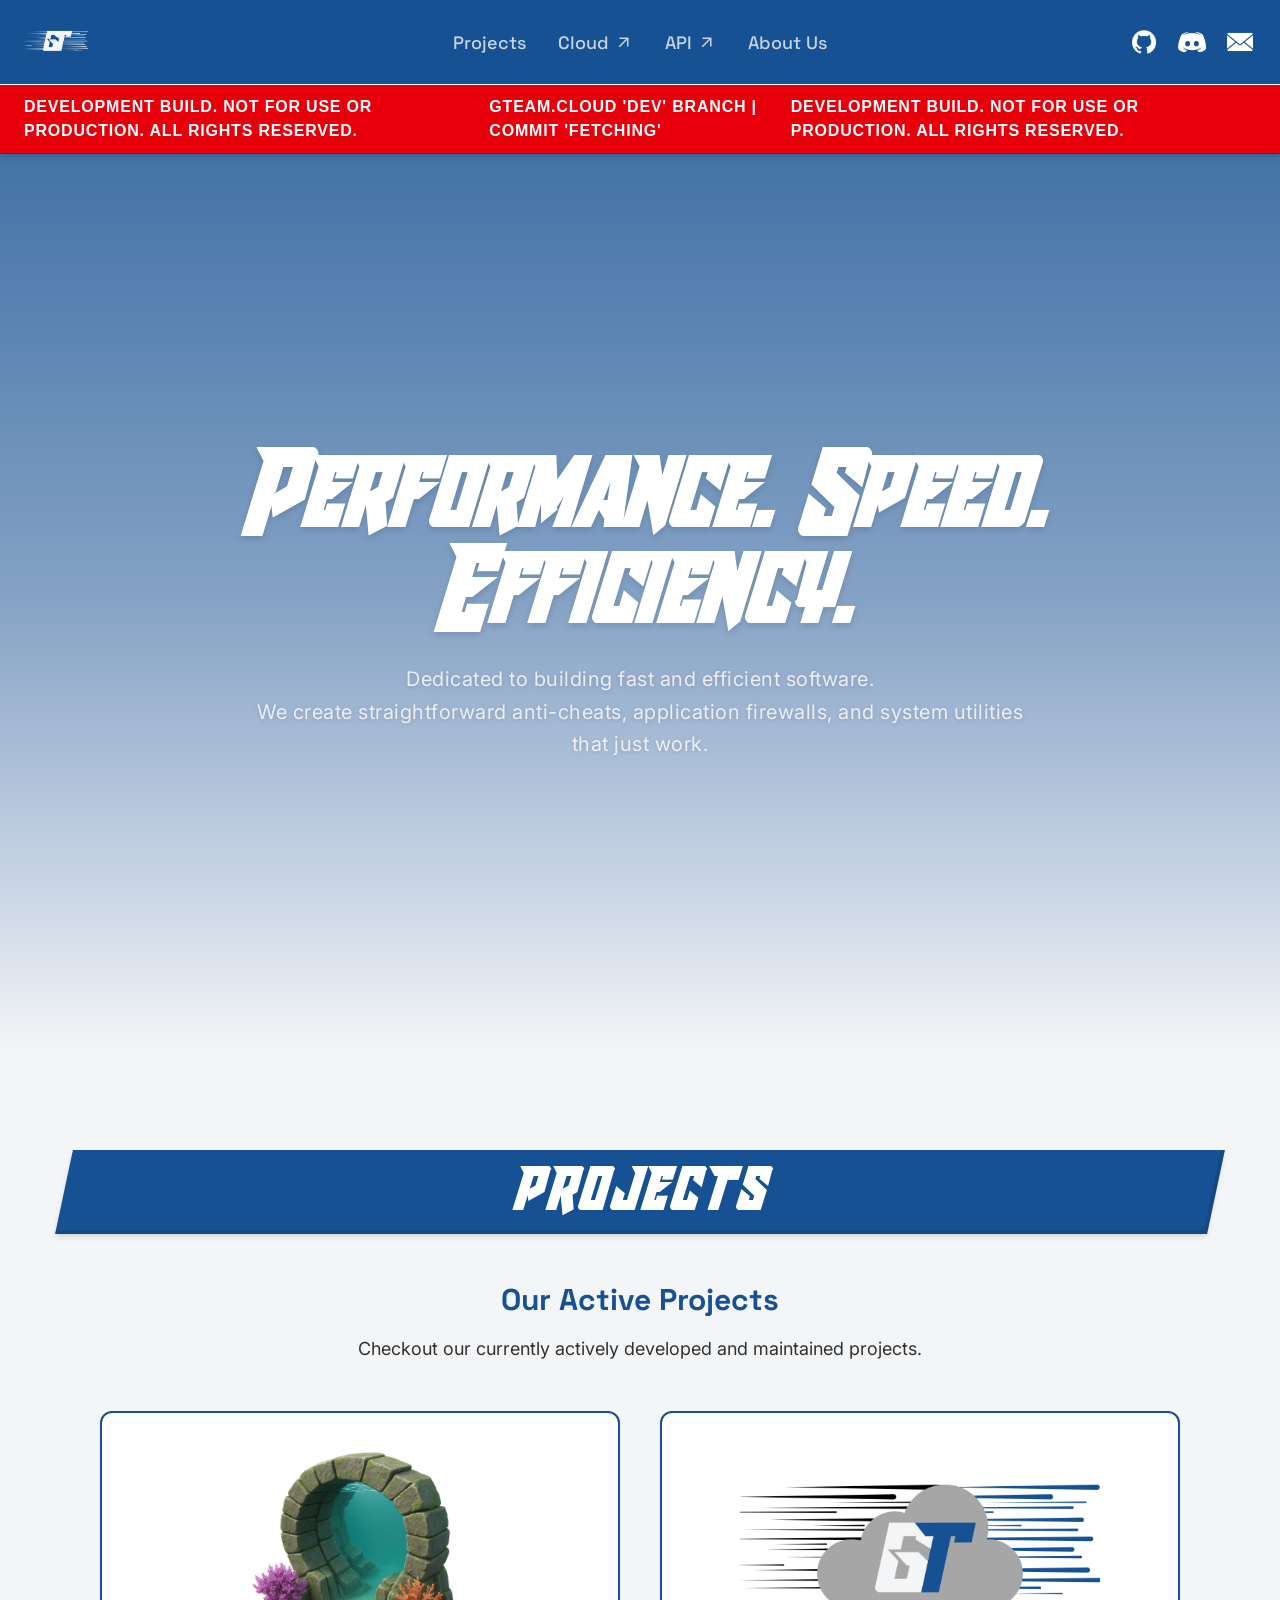
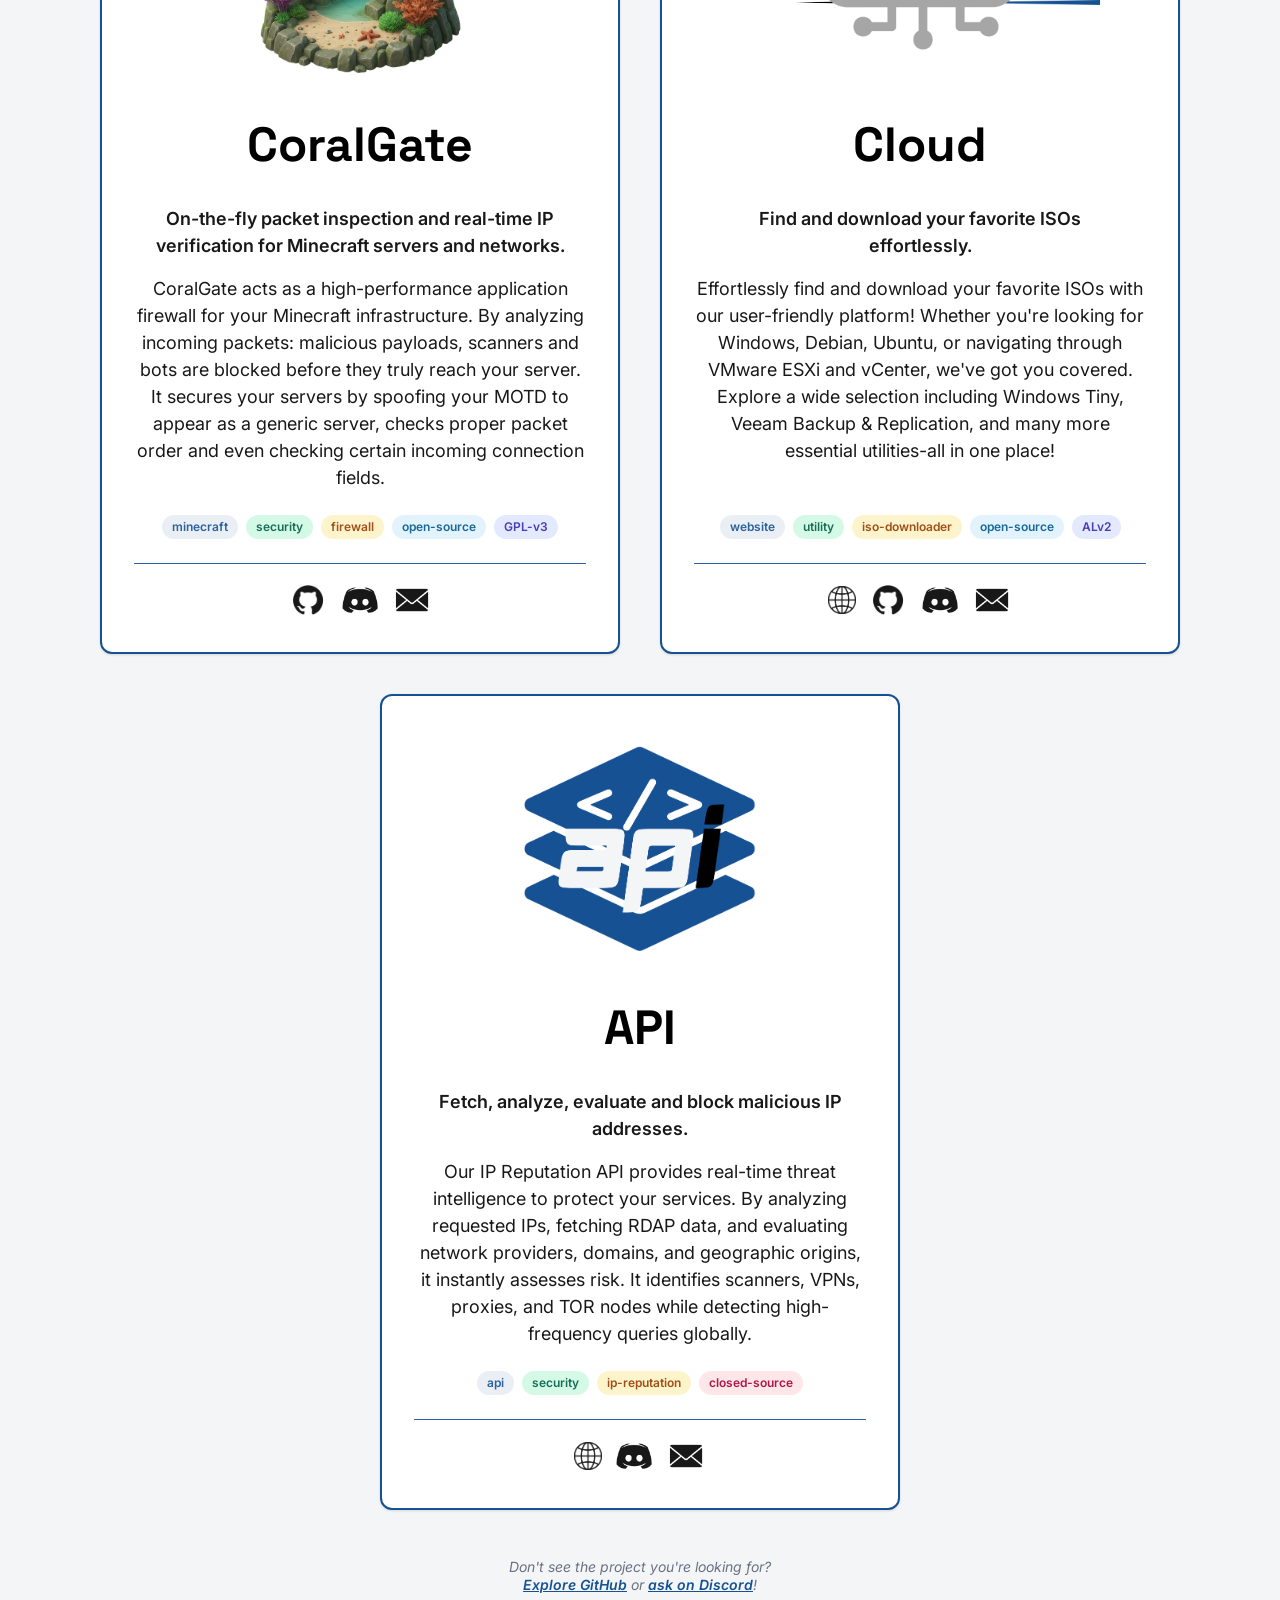
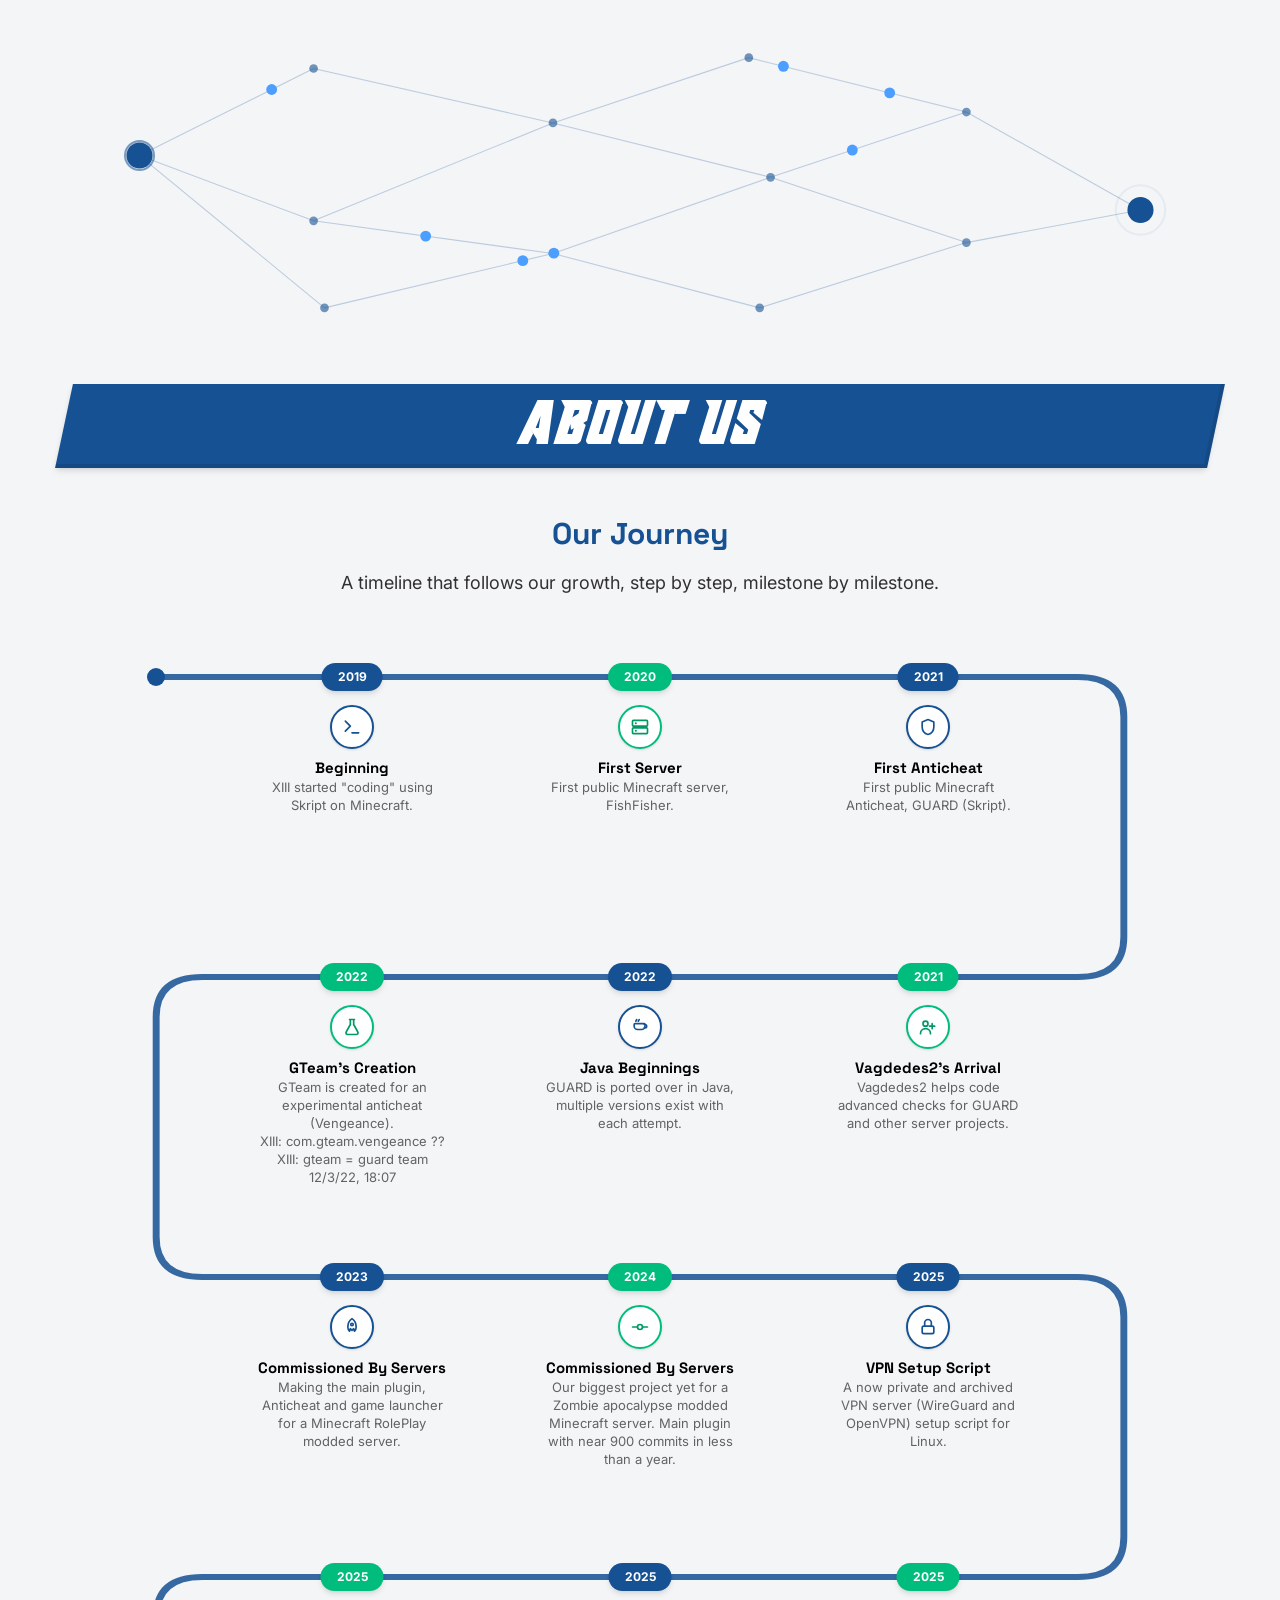
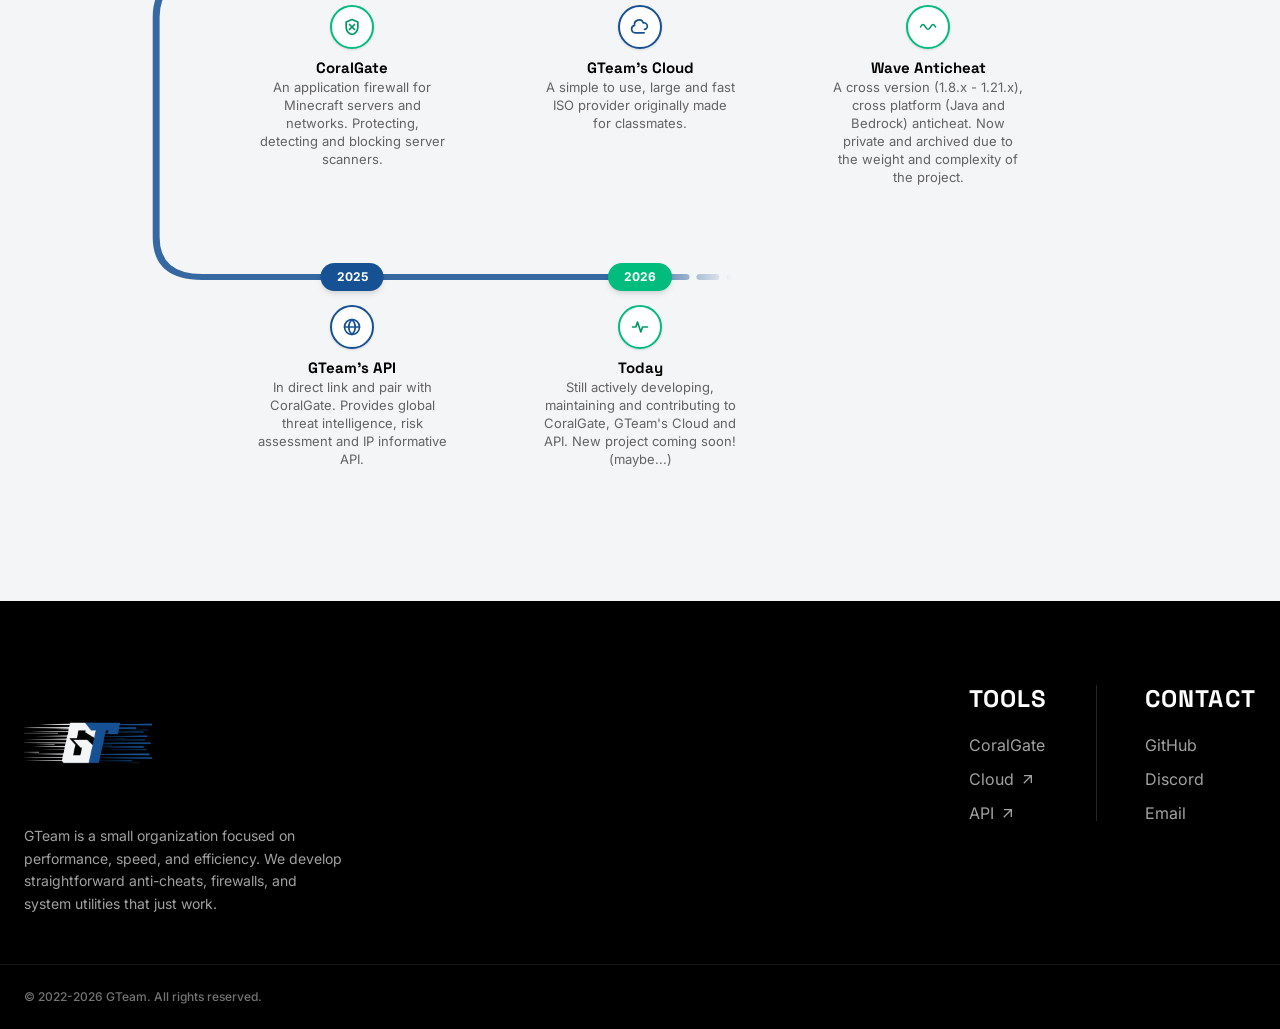
==== index.html @ fcdabdbc "Moved cloud link in Cloud card first Made all web icons send to page instead of opening a new one" ====
<!DOCTYPE html>
<html lang="en" class="scroll-smooth">
<head>

    <meta charset="UTF-8">
    <meta name="viewport" content="width=device-width, initial-scale=1.0">
    <title>GTeam | High performance applications.</title>

    <!-- Favicon. -->
    <link rel="icon" href="/assets/images/gteam_logo_transparent.png" sizes="any" type="image/x-icon">

    <!-- Stylesheet generated by TailwindCSS. -->
    <link rel="stylesheet" href="css/styles.css">

    <!-- Mobile compatibility. -->
    <script src="js/mobileMenu.js" defer></script>

    <!-- Development banner warning message. -->
    <script src="js/devWarning.js" defer></script>

</head>
<body class="bg-[#f4f5f7] text-black">

    <!-- Full-width top bar in Nogarobluemetallic. -->
    <header class="w-full bg-[#165193] sticky top-0 z-50 border-b border-[#f4f5f7]">

        <!-- Grid container. -->
        <div class="max-w-7xl mx-auto px-6 py-2.5 grid grid-cols-2 md:grid-cols-3 items-center text-[#f4f5f7] min-h-18">

            <!-- Center left: GTeam logo. -->
            <div class="flex items-center justify-start">

                <a href="#" class="flex items-center gap-3">
                    <img src="assets/images/gteam_logo_transparent_white.png" alt="GTeam white transparent logo" class="w-14 h-14 md:w-16 md:h-16 object-contain">
                </a>

            </div>

            <!-- Dead center: navigation links (desktop only). -->
            <nav class="hidden md:flex items-center justify-center gap-8 h-full font-grotesk font-medium text-[18px] text-[#f4f5f7]/80">

                <a href="#projects" class="transition-colors duration-200 hover:text-white">Projects</a>
                <a href="cloud" class="transition-colors duration-200 hover:text-white whitespace-nowrap inline-flex items-center gap-1.5">Cloud <svg stroke="currentColor" fill="currentColor" stroke-width="0" viewBox="0 0 24 24" height="1em" width="1em" xmlns="http://www.w3.org/2000/svg"><path fill="none" d="M0 0h24v24H0z"></path><path d="M6 6v2h8.59L5 17.59 6.41 19 16 9.41V18h2V6z"></path></svg></a>
                <a href="api" class="transition-colors duration-200 hover:text-white whitespace-nowrap inline-flex items-center gap-1.5">API <svg stroke="currentColor" fill="currentColor" stroke-width="0" viewBox="0 0 24 24" height="1em" width="1em" xmlns="http://www.w3.org/2000/svg"><path fill="none" d="M0 0h24v24H0z"></path><path d="M6 6v2h8.59L5 17.59 6.41 19 16 9.41V18h2V6z"></path></svg></a>
                <a href="#about" class="transition-colors duration-200 hover:text-white whitespace-nowrap">About Us</a>

            </nav>

            <!-- Center right: icons (desktop only). -->
            <div class="hidden md:flex items-center justify-end gap-4">

                <a href="https://github.com/GTeamX" target="_blank" rel="noopener noreferrer" class="hover:scale-110 transition-transform">
                    <img src="assets/images/github_logo.png" alt="Github logo" class="w-8 h-8 object-contain brightness-0 invert">
                </a>

                <a href="https://discord.gteam.cloud" target="_blank" rel="noopener noreferrer" class="hover:scale-110 transition-transform">
                    <img src="assets/images/discord_logo.png" alt="Discord logo" class="w-8 h-8 object-contain brightness-0 invert">
                </a>

                <a href="mailto:gteamx@protonmail.com" target="_blank" rel="noopener noreferrer" class="hover:scale-110 transition-transform">
                    <img src="assets/images/mail_logo.png" alt="Mail logo" class="w-8 h-8 object-contain brightness-0 invert">
                </a>

            </div>

            <!-- Hamburger toggle (mobile only). -->
            <button id="mobile-menu-toggle" type="button" aria-expanded="false" aria-controls="mobile-menu" aria-label="Toggle menu" class="md:hidden flex items-center justify-end">

                <svg id="mobile-menu-icon-open" class="w-7 h-7" viewBox="0 0 24 24" fill="none" stroke="currentColor" stroke-width="2" stroke-linecap="round" stroke-linejoin="round"><line x1="4" y1="6" x2="20" y2="6"/><line x1="4" y1="12" x2="20" y2="12"/><line x1="4" y1="18" x2="20" y2="18"/></svg>
                <svg id="mobile-menu-icon-close" class="w-7 h-7 hidden" viewBox="0 0 24 24" fill="none" stroke="currentColor" stroke-width="2" stroke-linecap="round" stroke-linejoin="round"><line x1="6" y1="6" x2="18" y2="18"/><line x1="18" y1="6" x2="6" y2="18"/></svg>

            </button>

        </div>

        <!-- Mobile dropdown menu -->
        <nav id="mobile-menu" class="md:hidden overflow-hidden max-h-0 opacity-0 px-6 border-t border-transparent transition-all duration-300 ease-in-out font-grotesk font-medium text-[17px] text-[#f4f5f7]/90">

            <a href="#projects" class="block py-3 hover:text-white transition-colors">Projects</a>
            <a href="cloud" class="flex items-center gap-1.5 py-3 hover:text-white transition-colors">Cloud <svg stroke="currentColor" fill="currentColor" stroke-width="0" viewBox="0 0 24 24" height="1em" width="1em" xmlns="http://www.w3.org/2000/svg"><path fill="none" d="M0 0h24v24H0z"></path><path d="M6 6v2h8.59L5 17.59 6.41 19 16 9.41V18h2V6z"></path></svg></a>
            <a href="api" class="flex items-center gap-1.5 py-3 hover:text-white transition-colors">API <svg stroke="currentColor" fill="currentColor" stroke-width="0" viewBox="0 0 24 24" height="1em" width="1em" xmlns="http://www.w3.org/2000/svg"><path fill="none" d="M0 0h24v24H0z"></path><path d="M6 6v2h8.59L5 17.59 6.41 19 16 9.41V18h2V6z"></path></svg></a>
            <a href="#about" class="block py-3 hover:text-white transition-colors">About Us</a>

            <div class="flex items-center gap-5 py-3 mt-1 border-t border-white/10">

                <a href="https://github.com/GTeamX" target="_blank" rel="noopener noreferrer"><img src="assets/images/github_logo.png" alt="Github logo" class="w-7 h-7 object-contain brightness-0 invert"></a>
                <a href="https://discord.gteam.cloud" target="_blank" rel="noopener noreferrer"><img src="assets/images/discord_logo.png" alt="Discord logo" class="w-7 h-7 object-contain brightness-0 invert"></a>
                <a href="mailto:gteamx@protonmail.com" target="_blank" rel="noopener noreferrer"><img src="assets/images/mail_logo.png" alt="Mail logo" class="w-7 h-7 object-contain brightness-0 invert"></a>

            </div>

        </nav>

    </header>

    <!-- Development banner as warning (only when on development/localhost site). -->
    <div id="dev-banner" class="hidden sticky top-18.25 z-40 w-full bg-red-600 text-white font-extrabold text-sm sm:text-base tracking-wider uppercase py-2.5 px-6 flex items-center justify-between select-none shadow-md border-b border-black/20">

        <span>DEVELOPMENT BUILD. NOT FOR USE OR PRODUCTION. ALL RIGHTS RESERVED.</span>
        <span>GTeam.cloud 'dev' branch | commit '<span id="dev-commit-hash">FETCHING</span>'</span>
        <span>DEVELOPMENT BUILD. NOT FOR USE OR PRODUCTION. ALL RIGHTS RESERVED.</span>

    </div>

    <main>

        <!-- Full-width MP4. -->
        <section class="relative w-full h-dvh flex items-center justify-center overflow-hidden mb-24">

            <!-- MP4 with CoralGate scanner tests with CoralGate logs, anticheat kick (other player), coding. -->
            <video src="assets/mp4/gteam_cloud_background.mp4" autoplay loop muted playsinline class="absolute inset-0 w-full h-full object-cover"></video>

            <!-- Gradient from top blue to white. -->
            <div class="absolute inset-0 bg-linear-to-b from-[#165193]/80 via-[#165193]/50 to-[#f4f5f7]"></div>

            <!-- GTeam description and core values. -->
            <div class="relative z-10 text-center px-6">

                <!-- The 3 core values, using logo font, centered and aligned, big font. -->
                <h1 class="font-crusader text-4xl sm:text-6xl md:text-7xl lg:text-8xl font-black tracking-tight text-white drop-shadow-md">
                    Performance.<br class="sm:hidden"> Speed.<br class="sm:hidden"> Efficiency.
                </h1>

                <!-- GTeam description and main principle, under big text, using normal font. -->
                <p class="font-inter text-[#f4f5f7]/90 text-lg md:text-xl font-normal mt-6 tracking-wide max-w-3xl mx-auto drop-shadow-sm leading-relaxed">
                    Dedicated to building fast and efficient software.<br>
                    We create straightforward anti-cheats, application firewalls, and system utilities that just work.
                </p>

            </div>

        </section>

        <!-- Projects section title. -->
        <section id="projects" class="max-w-7xl mx-auto px-6 flex justify-center">

            <!-- Color band. -->
            <div class="bg-[#165193] w-full max-w-6xl py-4 -skew-x-12 shadow-md border-r-4 border-b-4 border-black/10 text-center">

                <!-- Title itself -->
                <h2 class="font-crusader text-4xl sm:text-5xl font-black tracking-wider text-white uppercase skew-x-12 select-none">Projects</h2>

            </div>

        </section>

        <!-- Projects catchphrase -->
        <section class="w-full max-w-6xl mx-auto pt-12 font-inter">

            <div class="text-center max-w-3xl mx-auto">

                <h3 class="text-3xl font-grotesk font-bold text-[#165193] mb-4">Our Active Projects</h3>

                <p class="text-lg text-black/80 leading-relaxed">Checkout our currently actively developed and maintained projects.</p>

            </div>

        </section>

        <!-- Projects containers. -->
        <section class="flex flex-wrap justify-center gap-10 w-full pt-12 pb-12 font-inter">

            <!-- CoralGate. -->
            <div class="w-full md:w-130 p-8 text-center bg-white border-2 border-[#165193] rounded-xl shadow-sm flex flex-col transition-transform duration-300 hover:scale-105 hover:shadow-xl">

                <!-- Centered, 60x60 (without destroying quality) logo. -->
                <img src="assets/images/coralgate_logo.png" alt="CoralGate logo" class="w-60 h-60 object-contain mx-auto mb-6">

                <!-- Title, 48px, bold. -->
                <h1 class="font-bold font-grotesk text-[48px] text-black mb-2">CoralGate</h1>

                <!-- Global 18px for description. -->
                <div class="text-[18px] text-black opacity-90 flex flex-col grow">

                    <!-- Project catchphrase. -->
                    <p class="p-4 font-semibold">On-the-fly packet inspection and real-time IP verification for Minecraft servers and networks.</p>

                    <!-- Project description. -->
                    <p class="mb-6">CoralGate acts as a high-performance application firewall for your Minecraft infrastructure. By analyzing incoming packets: malicious payloads, scanners and bots are blocked before they truly reach your server. It secures your servers by spoofing your MOTD to appear as a generic server, checks proper packet order and even checking certain incoming connection fields.</p>

                    <!-- GitHub-style topic tags. -->
                    <div class="flex flex-wrap items-center justify-center gap-2 mt-auto mb-6">

                        <span class="text-xs font-semibold px-2.5 py-1 rounded-full bg-[#165193]/10 text-[#165193] hover:bg-[#165193]/20 transition-colors cursor-default">minecraft</span>
                        <span class="text-xs font-semibold px-2.5 py-1 rounded-full bg-emerald-100 text-emerald-800 hover:bg-emerald-200 transition-colors cursor-default">security</span>
                        <span class="text-xs font-semibold px-2.5 py-1 rounded-full bg-amber-100 text-amber-800 hover:bg-amber-200 transition-colors cursor-default">firewall</span>
                        <span class="text-xs font-semibold px-2.5 py-1 rounded-full bg-sky-100 text-sky-800 hover:bg-sky-200 transition-colors cursor-default">open-source</span>
                        <span class="text-xs font-semibold px-2.5 py-1 rounded-full bg-indigo-100 text-indigo-800 hover:bg-indigo-200 transition-colors cursor-default">GPL-v3</span>

                    </div>

                    <!-- Links, GitHub logo, Discord logo, Mail logo, centered, side by side and spaced out. -->
                    <div class="flex items-center justify-center gap-3 pt-4 border-t-[#165193] border-t border-[#f4f5f7]">

                        <a href="https://github.com/GTeamX/CoralGate" target="_blank" rel="noopener noreferrer" class="hover:scale-110 transition-transform">
                            <img src="assets/images/github_logo.png" alt="GitHub logo" class="w-10 h-10 object-contain">
                        </a>

                        <a href="https://discord.gteam.cloud" target="_blank" rel="noopener noreferrer" class="hover:scale-110 transition-transform">
                            <img src="assets/images/discord_logo.png" alt="Discord logo" class="w-10 h-10 object-contain">
                        </a>

                        <a href="mailto:gteamx@protonmail.com" target="_blank" rel="noopener noreferrer" class="hover:scale-110 transition-transform">
                            <img src="assets/images/mail_logo.png" alt="Mail logo" class="w-10 h-10 object-contain">
                        </a>

                    </div>

                </div>

            </div>

            <!-- GTeam's Cloud. -->
            <div class="w-full md:w-130 p-8 text-center bg-white border-2 border-[#165193] rounded-xl shadow-sm flex flex-col transition-transform duration-300 hover:scale-105 hover:shadow-xl">

                <!-- Centered, 60x60 (without destroying quality) logo. -->
                <img src="assets/images/gteam_cloud_logo_black_transparent.png" alt="GTeam Cloud black stripes Logo" class="w-90 h-60 object-contain mx-auto mb-6">

                <!-- Title, 48px, bold. -->
                <h1 class="font-bold font-grotesk text-[48px] text-black mb-2">Cloud</h1>

                <!-- Global 18px for description. -->
                <div class="text-[18px] text-black opacity-90 flex flex-col grow">

                    <!-- Project catchphrase. -->
                    <p class="p-4 font-semibold">Find and download your favorite ISOs effortlessly.</p>

                    <!-- Project description. -->
                    <p class="mb-6">Effortlessly find and download your favorite ISOs with our user-friendly platform! Whether you're looking for Windows, Debian, Ubuntu, or navigating through VMware ESXi and vCenter, we've got you covered. Explore a wide selection including Windows Tiny, Veeam Backup & Replication, and many more essential utilities-all in one place!</p>

                    <!-- GitHub-style topic tags. -->
                    <div class="flex flex-wrap items-center justify-center gap-2 mt-auto mb-6">

                        <span class="text-xs font-semibold px-2.5 py-1 rounded-full bg-[#165193]/10 text-[#165193] hover:bg-[#165193]/20 transition-colors cursor-default">website</span>
                        <span class="text-xs font-semibold px-2.5 py-1 rounded-full bg-emerald-100 text-emerald-800 hover:bg-emerald-200 transition-colors cursor-default">utility</span>
                        <span class="text-xs font-semibold px-2.5 py-1 rounded-full bg-amber-100 text-amber-800 hover:bg-amber-200 transition-colors cursor-default">iso-downloader</span>
                        <span class="text-xs font-semibold px-2.5 py-1 rounded-full bg-sky-100 text-sky-800 hover:bg-sky-200 transition-colors cursor-default">open-source</span>
                        <span class="text-xs font-semibold px-2.5 py-1 rounded-full bg-indigo-100 text-indigo-800 hover:bg-indigo-200 transition-colors cursor-default">ALv2</span>

                    </div>

                    <!-- Links, Website logo, Discord logo, Mail logo, centered, side by side and spaced out. -->
                    <div class="flex items-center justify-center gap-3 pt-4 border-t-[#165193] border-t border-[#f4f5f7]">

                        <a href="cloud" class="hover:scale-110 transition-transform">
                            <img src="assets/images/www_logo.png" alt="World wide web logo" class="w-7 h-7 object-contain">
                        </a>

                        <a href="https://github.com/GTeamX/GTeam.cloud" target="_blank" rel="noopener noreferrer" class="hover:scale-110 transition-transform">
                            <img src="assets/images/github_logo.png" alt="GitHub logo" class="w-10 h-10 object-contain">
                        </a>

                        <a href="https://discord.gteam.cloud" target="_blank" rel="noopener noreferrer" class="hover:scale-110 transition-transform">
                            <img src="assets/images/discord_logo.png" alt="Discord logo" class="w-10 h-10 object-contain">
                        </a>

                        <a href="mailto:gteamx@protonmail.com" target="_blank" rel="noopener noreferrer" class="hover:scale-110 transition-transform">
                            <img src="assets/images/mail_logo.png" alt="Mail logo" class="w-10 h-10 object-contain">
                        </a>

                    </div>

                </div>

            </div>

            <!-- GTeam's API. -->
            <div class="w-full md:w-130 p-8 text-center bg-white border-2 border-[#165193] rounded-xl shadow-sm flex flex-col transition-transform duration-300 hover:scale-105 hover:shadow-xl">

                <!-- Centered, 60x60 (without destroying quality) logo. -->
                <img src="assets/images/gteam_api_logo_transparent_blue.png" alt="GTeam API blue logo" class="w-60 h-60 object-contain mx-auto mb-6">

                <!-- Title, 48px, bold. -->
                <h1 class="font-bold font-grotesk text-[48px] text-black mb-2">API</h1>

                <!-- Global 18px for description. -->
                <div class="text-[18px] text-black opacity-90 flex flex-col grow">

                    <!-- Project catchphrase. -->
                    <p class="p-4 font-semibold">Fetch, analyze, evaluate and block malicious IP addresses.</p>

                    <!-- Project description. -->
                    <p class="mb-6">Our IP Reputation API provides real-time threat intelligence to protect your services. By analyzing requested IPs, fetching RDAP data, and evaluating network providers, domains, and geographic origins, it instantly assesses risk. It identifies scanners, VPNs, proxies, and TOR nodes while detecting high-frequency queries globally.</p>

                    <!-- GitHub-style topic tags. -->
                    <div class="flex flex-wrap items-center justify-center gap-2 mt-auto mb-6">

                        <span class="text-xs font-semibold px-2.5 py-1 rounded-full bg-[#165193]/10 text-[#165193] hover:bg-[#165193]/20 transition-colors cursor-default">api</span>
                        <span class="text-xs font-semibold px-2.5 py-1 rounded-full bg-emerald-100 text-emerald-800 hover:bg-emerald-200 transition-colors cursor-default">security</span>
                        <span class="text-xs font-semibold px-2.5 py-1 rounded-full bg-amber-100 text-amber-800 hover:bg-amber-200 transition-colors cursor-default">ip-reputation</span>
                        <span class="text-xs font-semibold px-2.5 py-1 rounded-full bg-rose-100 text-rose-800 hover:bg-rose-200 transition-colors cursor-default">closed-source</span>

                    </div>

                    <!-- Links, Website logo, Discord logo, Mail logo, centered, side by side and spaced out. -->
                    <div class="flex items-center justify-center gap-3 pt-4 border-t-[#165193] border-t border-[#f4f5f7]">

                        <a href="api" class="hover:scale-110 transition-transform">
                            <img src="assets/images/www_logo.png" alt="World wide web logo" class="w-7 h-7 object-contain">
                        </a>

                        <a href="https://discord.gteam.cloud" target="_blank" rel="noopener noreferrer" class="hover:scale-110 transition-transform">
                            <img src="assets/images/discord_logo.png" alt="Discord logo" class="w-10 h-10 object-contain">
                        </a>

                        <a href="mailto:gteamx@protonmail.com" target="_blank" rel="noopener noreferrer" class="hover:scale-110 transition-transform">
                            <img src="assets/images/mail_logo.png" alt="Mail logo" class="w-10 h-10 object-contain">
                        </a>

                    </div>

                </div>

            </div>

        </section>

        <p class="text-gray-500 font-inter text-[14px] italic text-center leading-tight">
            Don't see the project you're looking for?<br>
            <a href="https://github.com/GTeamX" target="_blank" class="text-[#165193] font-semibold underline hover:text-[#165193]/80">Explore GitHub</a> or <a href="https://discord.gteam.cloud" target="_blank" class="text-[#165193] font-semibold underline hover:text-[#165193]/80">ask on Discord</a>!
        </p>

        <!-- Written by Claude Sonnet 5 (medium). -->
        <!-- Separator network/mesh visualization. Helps space out Projects and About Us sections. -->
        <section class="w-full max-w-6xl mx-auto p-8">

            <div class="relative w-full aspect-10/3 rounded-2xl overflow-hidden">

                <svg viewBox="0 0 1000 300" class="w-full h-full" preserveAspectRatio="none">

                    <!-- Web mesh lines (static, faint). -->
                    <g stroke="#165193" stroke-width="1" opacity="0.25" fill="none">
                        <path d="M40,120 L200,40" />
                        <path d="M40,120 L200,180" />
                        <path d="M40,120 L210,260" />
                        <path d="M200,40 L420,90" />
                        <path d="M200,180 L420,90" />
                        <path d="M200,180 L420,210" />
                        <path d="M210,260 L420,210" />
                        <path d="M420,90 L600,30" />
                        <path d="M420,90 L620,140" />
                        <path d="M420,210 L620,140" />
                        <path d="M420,210 L610,260" />
                        <path d="M600,30 L800,80" />
                        <path d="M620,140 L800,80" />
                        <path d="M620,140 L800,200" />
                        <path d="M610,260 L800,200" />
                        <path d="M800,80 L960,170" />
                        <path d="M800,200 L960,170" />
                    </g>

                    <!-- Packet travel paths (invisible, used as motion guides). -->
                    <path id="route1" d="M40,120 L200,40 L420,90 L600,30 L800,80 L960,170" fill="none" />
                    <path id="route2" d="M40,120 L200,180 L420,90 L620,140 L800,80 L960,170" fill="none" />
                    <path id="route3" d="M40,120 L210,260 L420,210 L620,140 L800,200 L960,170" fill="none" />
                    <path id="route4" d="M40,120 L200,180 L420,210 L610,260 L800,200 L960,170" fill="none" />
                    <path id="route5" d="M40,120 L200,40 L420,90 L620,140 L800,200 L960,170" fill="none" />

                    <!-- Nodes. -->
                    <g fill="#165193">
                        <circle cx="200" cy="40" r="4" opacity="0.6" />
                        <circle cx="200" cy="180" r="4" opacity="0.6" />
                        <circle cx="210" cy="260" r="4" opacity="0.6" />
                        <circle cx="420" cy="90" r="4" opacity="0.6" />
                        <circle cx="420" cy="210" r="4" opacity="0.6" />
                        <circle cx="600" cy="30" r="4" opacity="0.6" />
                        <circle cx="620" cy="140" r="4" opacity="0.6" />
                        <circle cx="610" cy="260" r="4" opacity="0.6" />
                        <circle cx="800" cy="80" r="4" opacity="0.6" />
                        <circle cx="800" cy="200" r="4" opacity="0.6" />
                    </g>

                    <!-- Endpoints A & B. -->
                    <circle cx="40" cy="120" r="12" fill="#165193" />
                    <circle cx="960" cy="170" r="12" fill="#165193" />
                    <circle cx="40" cy="120" r="20" fill="none" stroke="#165193" stroke-width="2" opacity="0.5">
                        <animate attributeName="r" values="12;24;12" dur="2.5s" repeatCount="indefinite" />
                        <animate attributeName="opacity" values="0.6;0;0.6" dur="2.5s" repeatCount="indefinite" />
                    </circle>
                    <circle cx="960" cy="170" r="20" fill="none" stroke="#165193" stroke-width="2" opacity="0.5">
                        <animate attributeName="r" values="12;24;12" dur="2.5s" begin="1.25s" repeatCount="indefinite" />
                        <animate attributeName="opacity" values="0.6;0;0.6" dur="2.5s" begin="1.25s" repeatCount="indefinite" />
                    </circle>

                    <!-- Flying packets, each following a route with its own timing. -->
                    <circle r="5" fill="#4d9fff">
                        <animateMotion dur="3.2s" repeatCount="indefinite" begin="0s">
                            <mpath href="#route1" />
                        </animateMotion>
                    </circle>
                    <circle r="5" fill="#4d9fff">
                        <animateMotion dur="2.8s" repeatCount="indefinite" begin="0.4s">
                            <mpath href="#route2" />
                        </animateMotion>
                    </circle>
                    <circle r="5" fill="#4d9fff">
                        <animateMotion dur="3.6s" repeatCount="indefinite" begin="0.9s">
                            <mpath href="#route3" />
                        </animateMotion>
                    </circle>
                    <circle r="5" fill="#4d9fff">
                        <animateMotion dur="3s" repeatCount="indefinite" begin="1.5s">
                            <mpath href="#route4" />
                        </animateMotion>
                    </circle>
                    <circle r="5" fill="#4d9fff">
                        <animateMotion dur="2.6s" repeatCount="indefinite" begin="2s">
                            <mpath href="#route5" />
                        </animateMotion>
                    </circle>
                    <circle r="5" fill="#4d9fff">
                        <animateMotion dur="3.4s" repeatCount="indefinite" begin="0.2s">
                            <mpath href="#route1" />
                        </animateMotion>
                    </circle>
                    <circle r="5" fill="#4d9fff">
                        <animateMotion dur="2.9s" repeatCount="indefinite" begin="1.1s">
                            <mpath href="#route3" />
                        </animateMotion>
                    </circle>

                </svg>

            </div>

        </section>

        <!-- About Us section title. -->
        <section id="about" class="max-w-7xl mx-auto px-6 flex justify-center">

            <!-- Color band. -->
            <div class="bg-[#165193] w-full max-w-6xl py-4 -skew-x-12 shadow-md border-r-4 border-b-4 border-black/10 text-center">

                <!-- Title itself -->
                <h2 class="font-crusader text-4xl sm:text-5xl font-black tracking-wider text-white uppercase skew-x-12 select-none">About Us</h2>

            </div>

        </section>

        <!-- About Us catchphrase -->
        <section class="w-full max-w-6xl mx-auto pt-12 pb-12 font-inter">

            <div class="text-center max-w-3xl mx-auto">

                <h3 class="text-3xl font-grotesk font-bold text-[#165193] mb-4">Our Journey</h3>

                <p class="text-lg text-black/80 leading-relaxed">A timeline that follows our growth, step by step, milestone by milestone.</p>

            </div>

            <!-- About Us snake. -->
            <div id="snake-timeline" class="relative w-full"></div>

            <script src="js/aboutUs.js"></script>

        </section>

    </main>

    <!-- Full-width deep bottom bar in black. -->
    <footer class="w-full bg-black text-[#f4f5f7] mt-24">

        <!-- Main footer content grid. -->
        <div class="max-w-7xl mx-auto px-6 pt-20 pb-12 grid grid-cols-1 md:grid-cols-3 gap-12 items-start">

            <!-- Center left: GTeam logo, 32x32, GitHub org description.  -->
            <div class="md:col-span-1 flex flex-col items-start gap-4">

                <!-- Logo: 32x32. -->
                <img src="assets/images/gteam_logo_transparent.png" alt="GTeam white transparent logo" class="w-32 h-32 object-contain">

                <!-- GitHub org description. -->
                <p class="font-inter text-sm text-neutral-400 leading-relaxed max-w-xs">GTeam is a small organization focused on performance, speed, and efficiency. We develop straightforward anti-cheats, firewalls, and system utilities that just work.</p>

            </div>

            <!-- Center right: Tools (projects) and contact. -->
            <div class="md:col-span-2 flex flex-wrap items-stretch justify-start md:justify-end gap-10 md:gap-12">

                <!-- Tools section. -->
                <div class="flex flex-col gap-4">

                    <h3 class="font-grotesk font-bold text-[24px] tracking-wider text-white uppercase">Tools</h3>

                    <nav class="flex flex-col gap-2.5 font-inter">

                        <a href="#projects" class="text-neutral-400 transition-colors duration-300 hover:text-white">CoralGate</a>
                        <a href="cloud" class="text-neutral-400 transition-colors duration-300 hover:text-white whitespace-nowrap inline-flex items-center gap-1.5">Cloud <svg stroke="currentColor" fill="currentColor" stroke-width="0" viewBox="0 0 24 24" height="1em" width="1em" xmlns="http://www.w3.org/2000/svg"><path fill="none" d="M0 0h24v24H0z"></path><path d="M6 6v2h8.59L5 17.59 6.41 19 16 9.41V18h2V6z"></path></svg></a>
                        <a href="api" class="text-neutral-400 transition-colors duration-300 hover:text-white whitespace-nowrap inline-flex items-center gap-1.5">API <svg stroke="currentColor" fill="currentColor" stroke-width="0" viewBox="0 0 24 24" height="1em" width="1em" xmlns="http://www.w3.org/2000/svg"><path fill="none" d="M0 0h24v24H0z"></path><path d="M6 6v2h8.59L5 17.59 6.41 19 16 9.41V18h2V6z"></path></svg></a>

                    </nav>

                </div>

                <!-- Vertical separator between categories. -->
                <div class="hidden sm:block w-px bg-neutral-800 self-stretch my-1"></div>

                <!-- Contact section. -->
                <div class="flex flex-col gap-4">

                    <h3 class="font-grotesk font-bold text-[24px] tracking-wider text-white uppercase">Contact</h3>

                    <nav class="flex flex-col gap-2.5 font-inter">

                        <a href="https://github.com/GTeamX" target="_blank" rel="noopener noreferrer" class="text-neutral-400 transition-colors duration-300 hover:text-white">GitHub</a>
                        <a href="https://discord.gteam.cloud" target="_blank" rel="noopener noreferrer" class="text-neutral-400 transition-colors duration-300 hover:text-white">Discord</a>
                        <a href="mailto:gteamx@protonmail.com" class="text-neutral-400 transition-colors duration-300 hover:text-white">Email</a>

                    </nav>

                </div>

            </div>

        </div>

        <!-- Bottom copyright. -->
        <div class="max-w-7xl mx-auto px-6 py-6 border-t border-neutral-900 flex flex-col sm:flex-row items-center justify-between gap-4 text-xs font-medium font-inter text-neutral-500">

            <div>&copy; 2022-2026 GTeam. All rights reserved.</div>

        </div>

    </footer>

</body>
</html>
---- css/styles.css ----
/*! tailwindcss v4.3.3 | MIT License | https://tailwindcss.com */
@import url('https://fonts.googleapis.com/css2?family=Space+Grotesk:wght@400;500;600;700&display=swap');
@import url('https://fonts.googleapis.com/css2?family=Inter:wght@400;500;600;700&display=swap');
@layer properties;
@layer theme, base, components, utilities;
@layer theme {
  :root, :host {
    --font-sans: -apple-system, BlinkMacSystemFont, "Segoe UI", Roboto, "Helvetica Neue",
      "Noto Sans", Arial, sans-serif, "Apple Color Emoji", "Segoe UI Emoji",
      "Segoe UI Symbol", "Noto Color Emoji";
    --font-mono: ui-monospace, SFMono-Regular, Menlo, Monaco, Consolas, "Liberation Mono",
      "Courier New", monospace;
    --color-red-50: oklch(97.1% 0.013 17.38);
    --color-red-200: oklch(88.5% 0.062 18.334);
    --color-red-500: oklch(63.7% 0.237 25.331);
    --color-red-600: oklch(57.7% 0.245 27.325);
    --color-red-800: oklch(44.4% 0.177 26.899);
    --color-orange-600: oklch(64.6% 0.222 41.116);
    --color-amber-100: oklch(96.2% 0.059 95.617);
    --color-amber-200: oklch(92.4% 0.12 95.746);
    --color-amber-800: oklch(47.3% 0.137 46.201);
    --color-yellow-300: oklch(90.5% 0.182 98.111);
    --color-yellow-500: oklch(79.5% 0.184 86.047);
    --color-emerald-50: oklch(97.9% 0.021 166.113);
    --color-emerald-100: oklch(95% 0.052 163.051);
    --color-emerald-200: oklch(90.5% 0.093 164.15);
    --color-emerald-500: oklch(69.6% 0.17 162.48);
    --color-emerald-600: oklch(59.6% 0.145 163.225);
    --color-emerald-700: oklch(50.8% 0.118 165.612);
    --color-emerald-800: oklch(43.2% 0.095 166.913);
    --color-sky-100: oklch(95.1% 0.026 236.824);
    --color-sky-200: oklch(90.1% 0.058 230.902);
    --color-sky-800: oklch(44.3% 0.11 240.79);
    --color-indigo-100: oklch(93% 0.034 272.788);
    --color-indigo-200: oklch(87% 0.065 274.039);
    --color-indigo-800: oklch(39.8% 0.195 277.366);
    --color-violet-600: oklch(54.1% 0.281 293.009);
    --color-rose-50: oklch(96.9% 0.015 12.422);
    --color-rose-100: oklch(94.1% 0.03 12.58);
    --color-rose-200: oklch(89.2% 0.058 10.001);
    --color-rose-500: oklch(64.5% 0.246 16.439);
    --color-rose-600: oklch(58.6% 0.253 17.585);
    --color-rose-700: oklch(51.4% 0.222 16.935);
    --color-rose-800: oklch(45.5% 0.188 13.697);
    --color-gray-50: oklch(98.5% 0.002 247.839);
    --color-gray-100: oklch(96.7% 0.003 264.542);
    --color-gray-200: oklch(92.8% 0.006 264.531);
    --color-gray-500: oklch(55.1% 0.027 264.364);
    --color-gray-700: oklch(37.3% 0.034 259.733);
    --color-gray-800: oklch(27.8% 0.033 256.848);
    --color-neutral-400: oklch(70.8% 0 none);
    --color-neutral-500: oklch(55.6% 0 none);
    --color-neutral-800: oklch(26.9% 0 none);
    --color-neutral-900: oklch(20.5% 0 none);
    --color-black: #000;
    --color-white: #fff;
    --spacing: 0.25rem;
    --container-xs: 20rem;
    --container-lg: 32rem;
    --container-3xl: 48rem;
    --container-6xl: 72rem;
    --container-7xl: 80rem;
    --text-xs: 0.75rem;
    --text-xs--line-height: calc(1 / 0.75);
    --text-sm: 0.875rem;
    --text-sm--line-height: calc(1.25 / 0.875);
    --text-base: 1rem;
    --text-base--line-height: calc(1.5 / 1);
    --text-lg: 1.125rem;
    --text-lg--line-height: calc(1.75 / 1.125);
    --text-xl: 1.25rem;
    --text-xl--line-height: calc(1.75 / 1.25);
    --text-2xl: 1.5rem;
    --text-2xl--line-height: calc(2 / 1.5);
    --text-3xl: 1.875rem;
    --text-3xl--line-height: calc(2.25 / 1.875);
    --text-4xl: 2.25rem;
    --text-4xl--line-height: calc(2.5 / 2.25);
    --text-5xl: 3rem;
    --text-5xl--line-height: 1;
    --text-6xl: 3.75rem;
    --text-6xl--line-height: 1;
    --text-7xl: 4.5rem;
    --text-7xl--line-height: 1;
    --text-8xl: 6rem;
    --text-8xl--line-height: 1;
    --font-weight-normal: 400;
    --font-weight-medium: 500;
    --font-weight-semibold: 600;
    --font-weight-bold: 700;
    --font-weight-extrabold: 800;
    --font-weight-black: 900;
    --tracking-tight: -0.025em;
    --tracking-wide: 0.025em;
    --tracking-wider: 0.05em;
    --leading-tight: 1.25;
    --leading-snug: 1.375;
    --leading-relaxed: 1.625;
    --radius-lg: 0.5rem;
    --radius-xl: 0.75rem;
    --radius-2xl: 1rem;
    --drop-shadow-sm: 0 1px 2px rgb(0 0 0 / 0.15);
    --drop-shadow-md: 0 3px 3px rgb(0 0 0 / 0.12);
    --ease-out: cubic-bezier(0, 0, 0.2, 1);
    --ease-in-out: cubic-bezier(0.4, 0, 0.2, 1);
    --default-transition-duration: 150ms;
    --default-transition-timing-function: cubic-bezier(0.4, 0, 0.2, 1);
    --default-font-family: var(--font-sans);
    --default-mono-font-family: var(--font-mono);
    --font-crusader: 'RaiderCrusader', sans-serif;
    --font-grotesk: 'Space Grotesk', sans-serif;
    --font-inter: 'Inter', sans-serif;
  }
}
@layer base {
  *, ::after, ::before, ::backdrop, ::file-selector-button {
    box-sizing: border-box;
    margin: 0;
    padding: 0;
    border: 0 solid;
  }
  html, :host {
    line-height: 1.5;
    -webkit-text-size-adjust: 100%;
    tab-size: 4;
    font-family: var(--default-font-family, -apple-system, BlinkMacSystemFont, "Segoe UI", Roboto, "Helvetica Neue", "Noto Sans", Arial, sans-serif, "Apple Color Emoji", "Segoe UI Emoji", "Segoe UI Symbol", "Noto Color Emoji");
    font-feature-settings: var(--default-font-feature-settings, normal);
    font-variation-settings: var(--default-font-variation-settings, normal);
    -webkit-tap-highlight-color: transparent;
  }
  hr {
    height: 0;
    color: inherit;
    border-top-width: 1px;
  }
  abbr:where([title]) {
    -webkit-text-decoration: underline dotted;
    text-decoration: underline dotted;
  }
  h1, h2, h3, h4, h5, h6 {
    font-size: inherit;
    font-weight: inherit;
  }
  a {
    color: inherit;
    -webkit-text-decoration: inherit;
    text-decoration: inherit;
  }
  b, strong {
    font-weight: bolder;
  }
  code, kbd, samp, pre {
    font-family: var(--default-mono-font-family, ui-monospace, SFMono-Regular, Menlo, Monaco, Consolas, "Liberation Mono", "Courier New", monospace);
    font-feature-settings: var(--default-mono-font-feature-settings, normal);
    font-variation-settings: var(--default-mono-font-variation-settings, normal);
    font-size: 1em;
  }
  small {
    font-size: 80%;
  }
  sub, sup {
    font-size: 75%;
    line-height: 0;
    position: relative;
    vertical-align: baseline;
  }
  sub {
    bottom: -0.25em;
  }
  sup {
    top: -0.5em;
  }
  table {
    text-indent: 0;
    border-color: inherit;
    border-collapse: collapse;
  }
  :-moz-focusring:where(:not(iframe)) {
    outline: auto;
  }
  progress {
    vertical-align: baseline;
  }
  summary {
    display: list-item;
  }
  ol, ul, menu {
    list-style: none;
  }
  img, svg, video, canvas, audio, iframe, embed, object {
    display: block;
    vertical-align: middle;
  }
  img, video {
    max-width: 100%;
    height: auto;
  }
  button, input, select, optgroup, textarea, ::file-selector-button {
    font: inherit;
    font-feature-settings: inherit;
    font-variation-settings: inherit;
    letter-spacing: inherit;
    color: inherit;
    border-radius: 0;
    background-color: transparent;
    opacity: 1;
  }
  :where(select:is([multiple], [size])) optgroup {
    font-weight: bolder;
  }
  :where(select:is([multiple], [size])) optgroup option {
    padding-inline-start: 20px;
  }
  ::file-selector-button {
    margin-inline-end: 4px;
  }
  ::placeholder {
    opacity: 1;
  }
  @supports (not (-webkit-appearance: -apple-pay-button))  or (contain-intrinsic-size: 1px) {
    ::placeholder {
      color: currentcolor;
      @supports (color: color-mix(in lab, red, red)) {
        color: color-mix(in oklab, currentcolor 50%, transparent);
      }
    }
  }
  textarea {
    resize: vertical;
  }
  ::-webkit-search-decoration {
    -webkit-appearance: none;
  }
  ::-webkit-date-and-time-value {
    min-height: 1lh;
    text-align: inherit;
  }
  ::-webkit-datetime-edit {
    display: inline-flex;
  }
  ::-webkit-datetime-edit-fields-wrapper {
    padding: 0;
  }
  ::-webkit-datetime-edit, ::-webkit-datetime-edit-year-field, ::-webkit-datetime-edit-month-field, ::-webkit-datetime-edit-day-field, ::-webkit-datetime-edit-hour-field, ::-webkit-datetime-edit-minute-field, ::-webkit-datetime-edit-second-field, ::-webkit-datetime-edit-millisecond-field, ::-webkit-datetime-edit-meridiem-field {
    padding-block: 0;
  }
  ::-webkit-calendar-picker-indicator {
    line-height: 1;
  }
  :-moz-ui-invalid {
    box-shadow: none;
  }
  button, input:where([type="button"], [type="reset"], [type="submit"]), ::file-selector-button {
    appearance: button;
  }
  ::-webkit-inner-spin-button, ::-webkit-outer-spin-button {
    height: auto;
  }
  [hidden]:where(:not([hidden="until-found"])) {
    display: none !important;
  }
}
@layer utilities {
  .pointer-events-none {
    pointer-events: none;
  }
  .invisible {
    visibility: hidden;
  }
  .absolute {
    position: absolute;
  }
  .fixed {
    position: fixed;
  }
  .relative {
    position: relative;
  }
  .sticky {
    position: sticky;
  }
  .inset-0 {
    inset: 0px;
  }
  .top-0 {
    top: 0px;
  }
  .top-4 {
    top: calc(var(--spacing) * 4);
  }
  .top-18\.25 {
    top: calc(var(--spacing) * 18.25);
  }
  .right-4 {
    right: calc(var(--spacing) * 4);
  }
  .z-10 {
    z-index: 10;
  }
  .z-20 {
    z-index: 20;
  }
  .z-30 {
    z-index: 30;
  }
  .z-40 {
    z-index: 40;
  }
  .z-50 {
    z-index: 50;
  }
  .z-100 {
    z-index: 100;
  }
  .container {
    width: 100%;
    @media (width >= 40rem) {
      max-width: 40rem;
    }
    @media (width >= 48rem) {
      max-width: 48rem;
    }
    @media (width >= 64rem) {
      max-width: 64rem;
    }
    @media (width >= 80rem) {
      max-width: 80rem;
    }
    @media (width >= 96rem) {
      max-width: 96rem;
    }
  }
  .mx-auto {
    margin-inline: auto;
  }
  .my-1 {
    margin-block: var(--spacing);
  }
  .mt-1 {
    margin-top: var(--spacing);
  }
  .mt-2 {
    margin-top: calc(var(--spacing) * 2);
  }
  .mt-6 {
    margin-top: calc(var(--spacing) * 6);
  }
  .mt-8 {
    margin-top: calc(var(--spacing) * 8);
  }
  .mt-9\.5 {
    margin-top: calc(var(--spacing) * 9.5);
  }
  .mt-24 {
    margin-top: calc(var(--spacing) * 24);
  }
  .mt-auto {
    margin-top: auto;
  }
  .mr-2 {
    margin-right: calc(var(--spacing) * 2);
  }
  .mb-2 {
    margin-bottom: calc(var(--spacing) * 2);
  }
  .mb-3 {
    margin-bottom: calc(var(--spacing) * 3);
  }
  .mb-4 {
    margin-bottom: calc(var(--spacing) * 4);
  }
  .mb-6 {
    margin-bottom: calc(var(--spacing) * 6);
  }
  .mb-8 {
    margin-bottom: calc(var(--spacing) * 8);
  }
  .mb-24 {
    margin-bottom: calc(var(--spacing) * 24);
  }
  .ml-auto {
    margin-left: auto;
  }
  .block {
    display: block;
  }
  .contents {
    display: contents;
  }
  .flex {
    display: flex;
  }
  .grid {
    display: grid;
  }
  .hidden {
    display: none;
  }
  .inline-flex {
    display: inline-flex;
  }
  .aspect-10\/3 {
    aspect-ratio: 10/3;
  }
  .h-2\.5 {
    height: calc(var(--spacing) * 2.5);
  }
  .h-3\.5 {
    height: calc(var(--spacing) * 3.5);
  }
  .h-4 {
    height: calc(var(--spacing) * 4);
  }
  .h-5 {
    height: calc(var(--spacing) * 5);
  }
  .h-6 {
    height: calc(var(--spacing) * 6);
  }
  .h-7 {
    height: calc(var(--spacing) * 7);
  }
  .h-8 {
    height: calc(var(--spacing) * 8);
  }
  .h-10 {
    height: calc(var(--spacing) * 10);
  }
  .h-11 {
    height: calc(var(--spacing) * 11);
  }
  .h-14 {
    height: calc(var(--spacing) * 14);
  }
  .h-32 {
    height: calc(var(--spacing) * 32);
  }
  .h-60 {
    height: calc(var(--spacing) * 60);
  }
  .h-dvh {
    height: 100dvh;
  }
  .h-full {
    height: 100%;
  }
  .h-screen {
    height: 100vh;
  }
  .max-h-0 {
    max-height: 0px;
  }
  .max-h-\[420px\] {
    max-height: 420px;
  }
  .min-h-18 {
    min-height: calc(var(--spacing) * 18);
  }
  .w-0 {
    width: 0px;
  }
  .w-2\.5 {
    width: calc(var(--spacing) * 2.5);
  }
  .w-3\.5 {
    width: calc(var(--spacing) * 3.5);
  }
  .w-4 {
    width: calc(var(--spacing) * 4);
  }
  .w-5 {
    width: calc(var(--spacing) * 5);
  }
  .w-6 {
    width: calc(var(--spacing) * 6);
  }
  .w-7 {
    width: calc(var(--spacing) * 7);
  }
  .w-8 {
    width: calc(var(--spacing) * 8);
  }
  .w-10 {
    width: calc(var(--spacing) * 10);
  }
  .w-11 {
    width: calc(var(--spacing) * 11);
  }
  .w-14 {
    width: calc(var(--spacing) * 14);
  }
  .w-18 {
    width: calc(var(--spacing) * 18);
  }
  .w-24 {
    width: calc(var(--spacing) * 24);
  }
  .w-32 {
    width: calc(var(--spacing) * 32);
  }
  .w-44 {
    width: calc(var(--spacing) * 44);
  }
  .w-60 {
    width: calc(var(--spacing) * 60);
  }
  .w-90 {
    width: calc(var(--spacing) * 90);
  }
  .w-\[96px\] {
    width: 96px;
  }
  .w-full {
    width: 100%;
  }
  .w-px {
    width: 1px;
  }
  .w-screen {
    width: 100vw;
  }
  .max-w-3xl {
    max-width: var(--container-3xl);
  }
  .max-w-6xl {
    max-width: var(--container-6xl);
  }
  .max-w-7xl {
    max-width: var(--container-7xl);
  }
  .max-w-lg {
    max-width: var(--container-lg);
  }
  .max-w-xs {
    max-width: var(--container-xs);
  }
  .flex-1 {
    flex: 1;
  }
  .shrink-0 {
    flex-shrink: 0;
  }
  .grow {
    flex-grow: 1;
  }
  .origin-top {
    transform-origin: top;
  }
  .-translate-x-1\/2 {
    --tw-translate-x: calc(calc(1 / 2 * 100%) * -1);
    translate: var(--tw-translate-x) var(--tw-translate-y);
  }
  .-translate-y-1\/2 {
    --tw-translate-y: calc(calc(1 / 2 * 100%) * -1);
    translate: var(--tw-translate-x) var(--tw-translate-y);
  }
  .scale-95 {
    --tw-scale-x: 95%;
    --tw-scale-y: 95%;
    --tw-scale-z: 95%;
    scale: var(--tw-scale-x) var(--tw-scale-y);
  }
  .scale-100 {
    --tw-scale-x: 100%;
    --tw-scale-y: 100%;
    --tw-scale-z: 100%;
    scale: var(--tw-scale-x) var(--tw-scale-y);
  }
  .rotate-180 {
    rotate: 180deg;
  }
  .-skew-x-12 {
    --tw-skew-x: skewX(calc(12deg * -1));
    transform: var(--tw-rotate-x,) var(--tw-rotate-y,) var(--tw-rotate-z,) var(--tw-skew-x,) var(--tw-skew-y,);
  }
  .skew-x-12 {
    --tw-skew-x: skewX(12deg);
    transform: var(--tw-rotate-x,) var(--tw-rotate-y,) var(--tw-rotate-z,) var(--tw-skew-x,) var(--tw-skew-y,);
  }
  .cursor-default {
    cursor: default;
  }
  .cursor-pointer {
    cursor: pointer;
  }
  .resize {
    resize: both;
  }
  .list-inside {
    list-style-position: inside;
  }
  .list-disc {
    list-style-type: disc;
  }
  .grid-cols-1 {
    grid-template-columns: repeat(1, minmax(0, 1fr));
  }
  .grid-cols-2 {
    grid-template-columns: repeat(2, minmax(0, 1fr));
  }
  .flex-col {
    flex-direction: column;
  }
  .flex-wrap {
    flex-wrap: wrap;
  }
  .items-center {
    align-items: center;
  }
  .items-start {
    align-items: flex-start;
  }
  .items-stretch {
    align-items: stretch;
  }
  .justify-between {
    justify-content: space-between;
  }
  .justify-center {
    justify-content: center;
  }
  .justify-end {
    justify-content: flex-end;
  }
  .justify-start {
    justify-content: flex-start;
  }
  .gap-1 {
    gap: var(--spacing);
  }
  .gap-1\.5 {
    gap: calc(var(--spacing) * 1.5);
  }
  .gap-2 {
    gap: calc(var(--spacing) * 2);
  }
  .gap-2\.5 {
    gap: calc(var(--spacing) * 2.5);
  }
  .gap-3 {
    gap: calc(var(--spacing) * 3);
  }
  .gap-4 {
    gap: calc(var(--spacing) * 4);
  }
  .gap-5 {
    gap: calc(var(--spacing) * 5);
  }
  .gap-8 {
    gap: calc(var(--spacing) * 8);
  }
  .gap-10 {
    gap: calc(var(--spacing) * 10);
  }
  .gap-12 {
    gap: calc(var(--spacing) * 12);
  }
  :where(.space-y-1 > :not(:last-child)) {
    --tw-space-y-reverse: 0;
    margin-block-start: calc(var(--spacing) * var(--tw-space-y-reverse));
    margin-block-end: calc(var(--spacing) * calc(1 - var(--tw-space-y-reverse)));
  }
  .self-stretch {
    align-self: stretch;
  }
  .truncate {
    overflow: hidden;
    text-overflow: ellipsis;
    white-space: nowrap;
  }
  .overflow-hidden {
    overflow: hidden;
  }
  .overflow-x-auto {
    overflow-x: auto;
  }
  .scroll-smooth {
    scroll-behavior: smooth;
  }
  .rounded-2xl {
    border-radius: var(--radius-2xl);
  }
  .rounded-full {
    border-radius: calc(infinity * 1px);
  }
  .rounded-lg {
    border-radius: var(--radius-lg);
  }
  .rounded-xl {
    border-radius: var(--radius-xl);
  }
  .border {
    border-style: var(--tw-border-style);
    border-width: 1px;
  }
  .border-2 {
    border-style: var(--tw-border-style);
    border-width: 2px;
  }
  .border-t {
    border-top-style: var(--tw-border-style);
    border-top-width: 1px;
  }
  .border-r-4 {
    border-right-style: var(--tw-border-style);
    border-right-width: 4px;
  }
  .border-b {
    border-bottom-style: var(--tw-border-style);
    border-bottom-width: 1px;
  }
  .border-b-4 {
    border-bottom-style: var(--tw-border-style);
    border-bottom-width: 4px;
  }
  .border-dashed {
    --tw-border-style: dashed;
    border-style: dashed;
  }
  .border-solid {
    --tw-border-style: solid;
    border-style: solid;
  }
  .border-\[\#165193\] {
    border-color: #165193;
  }
  .border-\[\#165193\]\/20 {
    border-color: color-mix(in oklab, #165193 20%, transparent);
  }
  .border-\[\#165193\]\/25 {
    border-color: color-mix(in oklab, #165193 25%, transparent);
  }
  .border-\[\#165193\]\/30 {
    border-color: color-mix(in oklab, #165193 30%, transparent);
  }
  .border-\[\#f4f5f7\] {
    border-color: #f4f5f7;
  }
  .border-black\/5 {
    border-color: color-mix(in srgb, #000 5%, transparent);
    @supports (color: color-mix(in lab, red, red)) {
      border-color: color-mix(in oklab, var(--color-black) 5%, transparent);
    }
  }
  .border-black\/10 {
    border-color: color-mix(in srgb, #000 10%, transparent);
    @supports (color: color-mix(in lab, red, red)) {
      border-color: color-mix(in oklab, var(--color-black) 10%, transparent);
    }
  }
  .border-black\/20 {
    border-color: color-mix(in srgb, #000 20%, transparent);
    @supports (color: color-mix(in lab, red, red)) {
      border-color: color-mix(in oklab, var(--color-black) 20%, transparent);
    }
  }
  .border-emerald-500 {
    border-color: var(--color-emerald-500);
  }
  .border-gray-200 {
    border-color: var(--color-gray-200);
  }
  .border-neutral-900 {
    border-color: var(--color-neutral-900);
  }
  .border-red-200 {
    border-color: var(--color-red-200);
  }
  .border-red-500 {
    border-color: var(--color-red-500);
  }
  .border-rose-500 {
    border-color: var(--color-rose-500);
  }
  .border-transparent {
    border-color: transparent;
  }
  .border-white\/10 {
    border-color: color-mix(in srgb, #fff 10%, transparent);
    @supports (color: color-mix(in lab, red, red)) {
      border-color: color-mix(in oklab, var(--color-white) 10%, transparent);
    }
  }
  .border-t-\[\#165193\] {
    border-top-color: #165193;
  }
  .bg-\[\#165193\] {
    background-color: #165193;
  }
  .bg-\[\#165193\]\/5 {
    background-color: color-mix(in oklab, #165193 5%, transparent);
  }
  .bg-\[\#165193\]\/10 {
    background-color: color-mix(in oklab, #165193 10%, transparent);
  }
  .bg-\[\#165193\]\/50 {
    background-color: color-mix(in oklab, #165193 50%, transparent);
  }
  .bg-\[\#f4f5f7\] {
    background-color: #f4f5f7;
  }
  .bg-amber-100 {
    background-color: var(--color-amber-100);
  }
  .bg-black {
    background-color: var(--color-black);
  }
  .bg-black\/15 {
    background-color: color-mix(in srgb, #000 15%, transparent);
    @supports (color: color-mix(in lab, red, red)) {
      background-color: color-mix(in oklab, var(--color-black) 15%, transparent);
    }
  }
  .bg-black\/60 {
    background-color: color-mix(in srgb, #000 60%, transparent);
    @supports (color: color-mix(in lab, red, red)) {
      background-color: color-mix(in oklab, var(--color-black) 60%, transparent);
    }
  }
  .bg-emerald-50 {
    background-color: var(--color-emerald-50);
  }
  .bg-emerald-100 {
    background-color: var(--color-emerald-100);
  }
  .bg-emerald-500 {
    background-color: var(--color-emerald-500);
  }
  .bg-gray-50 {
    background-color: var(--color-gray-50);
  }
  .bg-gray-100 {
    background-color: var(--color-gray-100);
  }
  .bg-indigo-100 {
    background-color: var(--color-indigo-100);
  }
  .bg-neutral-800 {
    background-color: var(--color-neutral-800);
  }
  .bg-red-50 {
    background-color: var(--color-red-50);
  }
  .bg-red-600 {
    background-color: var(--color-red-600);
  }
  .bg-rose-50 {
    background-color: var(--color-rose-50);
  }
  .bg-rose-100 {
    background-color: var(--color-rose-100);
  }
  .bg-rose-500 {
    background-color: var(--color-rose-500);
  }
  .bg-sky-100 {
    background-color: var(--color-sky-100);
  }
  .bg-white {
    background-color: var(--color-white);
  }
  .bg-linear-to-b {
    --tw-gradient-position: to bottom;
    @supports (background-image: linear-gradient(in lab, red, red)) {
      --tw-gradient-position: to bottom in oklab;
    }
    background-image: linear-gradient(var(--tw-gradient-stops));
  }
  .from-\[\#165193\]\/80 {
    --tw-gradient-from: color-mix(in oklab, #165193 80%, transparent);
    --tw-gradient-stops: var(--tw-gradient-via-stops, var(--tw-gradient-position), var(--tw-gradient-from) var(--tw-gradient-from-position), var(--tw-gradient-to) var(--tw-gradient-to-position));
  }
  .via-\[\#165193\]\/50 {
    --tw-gradient-via: color-mix(in oklab, #165193 50%, transparent);
    --tw-gradient-via-stops: var(--tw-gradient-position), var(--tw-gradient-from) var(--tw-gradient-from-position), var(--tw-gradient-via) var(--tw-gradient-via-position), var(--tw-gradient-to) var(--tw-gradient-to-position);
    --tw-gradient-stops: var(--tw-gradient-via-stops);
  }
  .to-\[\#f4f5f7\] {
    --tw-gradient-to: #f4f5f7;
    --tw-gradient-stops: var(--tw-gradient-via-stops, var(--tw-gradient-position), var(--tw-gradient-from) var(--tw-gradient-from-position), var(--tw-gradient-to) var(--tw-gradient-to-position));
  }
  .object-contain {
    object-fit: contain;
  }
  .object-cover {
    object-fit: cover;
  }
  .p-1 {
    padding: var(--spacing);
  }
  .p-2\.5 {
    padding: calc(var(--spacing) * 2.5);
  }
  .p-4 {
    padding: calc(var(--spacing) * 4);
  }
  .p-5 {
    padding: calc(var(--spacing) * 5);
  }
  .p-6 {
    padding: calc(var(--spacing) * 6);
  }
  .p-8 {
    padding: calc(var(--spacing) * 8);
  }
  .px-2\.5 {
    padding-inline: calc(var(--spacing) * 2.5);
  }
  .px-4 {
    padding-inline: calc(var(--spacing) * 4);
  }
  .px-5 {
    padding-inline: calc(var(--spacing) * 5);
  }
  .px-6 {
    padding-inline: calc(var(--spacing) * 6);
  }
  .py-1 {
    padding-block: var(--spacing);
  }
  .py-1\.5 {
    padding-block: calc(var(--spacing) * 1.5);
  }
  .py-2\.5 {
    padding-block: calc(var(--spacing) * 2.5);
  }
  .py-3 {
    padding-block: calc(var(--spacing) * 3);
  }
  .py-4 {
    padding-block: calc(var(--spacing) * 4);
  }
  .py-6 {
    padding-block: calc(var(--spacing) * 6);
  }
  .pt-4 {
    padding-top: calc(var(--spacing) * 4);
  }
  .pt-12 {
    padding-top: calc(var(--spacing) * 12);
  }
  .pt-20 {
    padding-top: calc(var(--spacing) * 20);
  }
  .pr-8 {
    padding-right: calc(var(--spacing) * 8);
  }
  .pb-12 {
    padding-bottom: calc(var(--spacing) * 12);
  }
  .pl-2 {
    padding-left: calc(var(--spacing) * 2);
  }
  .text-center {
    text-align: center;
  }
  .text-left {
    text-align: left;
  }
  .text-right {
    text-align: right;
  }
  .font-crusader {
    font-family: var(--font-crusader);
  }
  .font-grotesk {
    font-family: var(--font-grotesk);
  }
  .font-inter {
    font-family: var(--font-inter);
  }
  .font-mono {
    font-family: var(--font-mono);
  }
  .text-2xl {
    font-size: var(--text-2xl);
    line-height: var(--tw-leading, var(--text-2xl--line-height));
  }
  .text-3xl {
    font-size: var(--text-3xl);
    line-height: var(--tw-leading, var(--text-3xl--line-height));
  }
  .text-4xl {
    font-size: var(--text-4xl);
    line-height: var(--tw-leading, var(--text-4xl--line-height));
  }
  .text-lg {
    font-size: var(--text-lg);
    line-height: var(--tw-leading, var(--text-lg--line-height));
  }
  .text-sm {
    font-size: var(--text-sm);
    line-height: var(--tw-leading, var(--text-sm--line-height));
  }
  .text-xl {
    font-size: var(--text-xl);
    line-height: var(--tw-leading, var(--text-xl--line-height));
  }
  .text-xs {
    font-size: var(--text-xs);
    line-height: var(--tw-leading, var(--text-xs--line-height));
  }
  .text-\[13px\] {
    font-size: 13px;
  }
  .text-\[14px\] {
    font-size: 14px;
  }
  .text-\[15px\] {
    font-size: 15px;
  }
  .text-\[17px\] {
    font-size: 17px;
  }
  .text-\[18px\] {
    font-size: 18px;
  }
  .text-\[24px\] {
    font-size: 24px;
  }
  .text-\[48px\] {
    font-size: 48px;
  }
  .leading-relaxed {
    --tw-leading: var(--leading-relaxed);
    line-height: var(--leading-relaxed);
  }
  .leading-snug {
    --tw-leading: var(--leading-snug);
    line-height: var(--leading-snug);
  }
  .leading-tight {
    --tw-leading: var(--leading-tight);
    line-height: var(--leading-tight);
  }
  .font-black {
    --tw-font-weight: var(--font-weight-black);
    font-weight: var(--font-weight-black);
  }
  .font-bold {
    --tw-font-weight: var(--font-weight-bold);
    font-weight: var(--font-weight-bold);
  }
  .font-extrabold {
    --tw-font-weight: var(--font-weight-extrabold);
    font-weight: var(--font-weight-extrabold);
  }
  .font-medium {
    --tw-font-weight: var(--font-weight-medium);
    font-weight: var(--font-weight-medium);
  }
  .font-normal {
    --tw-font-weight: var(--font-weight-normal);
    font-weight: var(--font-weight-normal);
  }
  .font-semibold {
    --tw-font-weight: var(--font-weight-semibold);
    font-weight: var(--font-weight-semibold);
  }
  .tracking-tight {
    --tw-tracking: var(--tracking-tight);
    letter-spacing: var(--tracking-tight);
  }
  .tracking-wide {
    --tw-tracking: var(--tracking-wide);
    letter-spacing: var(--tracking-wide);
  }
  .tracking-wider {
    --tw-tracking: var(--tracking-wider);
    letter-spacing: var(--tracking-wider);
  }
  .break-all {
    word-break: break-all;
  }
  .whitespace-nowrap {
    white-space: nowrap;
  }
  .whitespace-pre {
    white-space: pre;
  }
  .text-\[\#165193\] {
    color: #165193;
  }
  .text-\[\#f4f5f7\] {
    color: #f4f5f7;
  }
  .text-\[\#f4f5f7\]\/80 {
    color: color-mix(in oklab, #f4f5f7 80%, transparent);
  }
  .text-\[\#f4f5f7\]\/90 {
    color: color-mix(in oklab, #f4f5f7 90%, transparent);
  }
  .text-amber-800 {
    color: var(--color-amber-800);
  }
  .text-black {
    color: var(--color-black);
  }
  .text-black\/30 {
    color: color-mix(in srgb, #000 30%, transparent);
    @supports (color: color-mix(in lab, red, red)) {
      color: color-mix(in oklab, var(--color-black) 30%, transparent);
    }
  }
  .text-black\/40 {
    color: color-mix(in srgb, #000 40%, transparent);
    @supports (color: color-mix(in lab, red, red)) {
      color: color-mix(in oklab, var(--color-black) 40%, transparent);
    }
  }
  .text-black\/50 {
    color: color-mix(in srgb, #000 50%, transparent);
    @supports (color: color-mix(in lab, red, red)) {
      color: color-mix(in oklab, var(--color-black) 50%, transparent);
    }
  }
  .text-black\/60 {
    color: color-mix(in srgb, #000 60%, transparent);
    @supports (color: color-mix(in lab, red, red)) {
      color: color-mix(in oklab, var(--color-black) 60%, transparent);
    }
  }
  .text-black\/70 {
    color: color-mix(in srgb, #000 70%, transparent);
    @supports (color: color-mix(in lab, red, red)) {
      color: color-mix(in oklab, var(--color-black) 70%, transparent);
    }
  }
  .text-black\/80 {
    color: color-mix(in srgb, #000 80%, transparent);
    @supports (color: color-mix(in lab, red, red)) {
      color: color-mix(in oklab, var(--color-black) 80%, transparent);
    }
  }
  .text-emerald-500 {
    color: var(--color-emerald-500);
  }
  .text-emerald-600 {
    color: var(--color-emerald-600);
  }
  .text-emerald-700 {
    color: var(--color-emerald-700);
  }
  .text-emerald-800 {
    color: var(--color-emerald-800);
  }
  .text-gray-500 {
    color: var(--color-gray-500);
  }
  .text-gray-700 {
    color: var(--color-gray-700);
  }
  .text-gray-800 {
    color: var(--color-gray-800);
  }
  .text-indigo-800 {
    color: var(--color-indigo-800);
  }
  .text-neutral-400 {
    color: var(--color-neutral-400);
  }
  .text-neutral-500 {
    color: var(--color-neutral-500);
  }
  .text-orange-600 {
    color: var(--color-orange-600);
  }
  .text-red-600 {
    color: var(--color-red-600);
  }
  .text-rose-700 {
    color: var(--color-rose-700);
  }
  .text-rose-800 {
    color: var(--color-rose-800);
  }
  .text-sky-800 {
    color: var(--color-sky-800);
  }
  .text-violet-600 {
    color: var(--color-violet-600);
  }
  .text-white {
    color: var(--color-white);
  }
  .text-yellow-300 {
    color: var(--color-yellow-300);
  }
  .text-yellow-500 {
    color: var(--color-yellow-500);
  }
  .uppercase {
    text-transform: uppercase;
  }
  .italic {
    font-style: italic;
  }
  .underline {
    text-decoration-line: underline;
  }
  .opacity-0 {
    opacity: 0%;
  }
  .opacity-90 {
    opacity: 90%;
  }
  .opacity-100 {
    opacity: 100%;
  }
  .shadow-2xl {
    --tw-shadow: 0 25px 50px -12px var(--tw-shadow-color, rgb(0 0 0 / 0.25));
    box-shadow: var(--tw-inset-shadow), var(--tw-inset-ring-shadow), var(--tw-ring-offset-shadow), var(--tw-ring-shadow), var(--tw-shadow);
  }
  .shadow-lg {
    --tw-shadow: 0 10px 15px -3px var(--tw-shadow-color, rgb(0 0 0 / 0.1)), 0 4px 6px -4px var(--tw-shadow-color, rgb(0 0 0 / 0.1));
    box-shadow: var(--tw-inset-shadow), var(--tw-inset-ring-shadow), var(--tw-ring-offset-shadow), var(--tw-ring-shadow), var(--tw-shadow);
  }
  .shadow-md {
    --tw-shadow: 0 4px 6px -1px var(--tw-shadow-color, rgb(0 0 0 / 0.1)), 0 2px 4px -2px var(--tw-shadow-color, rgb(0 0 0 / 0.1));
    box-shadow: var(--tw-inset-shadow), var(--tw-inset-ring-shadow), var(--tw-ring-offset-shadow), var(--tw-ring-shadow), var(--tw-shadow);
  }
  .shadow-sm {
    --tw-shadow: 0 1px 3px 0 var(--tw-shadow-color, rgb(0 0 0 / 0.1)), 0 1px 2px -1px var(--tw-shadow-color, rgb(0 0 0 / 0.1));
    box-shadow: var(--tw-inset-shadow), var(--tw-inset-ring-shadow), var(--tw-ring-offset-shadow), var(--tw-ring-shadow), var(--tw-shadow);
  }
  .brightness-0 {
    --tw-brightness: brightness(0%);
    filter: var(--tw-blur,) var(--tw-brightness,) var(--tw-contrast,) var(--tw-grayscale,) var(--tw-hue-rotate,) var(--tw-invert,) var(--tw-saturate,) var(--tw-sepia,) var(--tw-drop-shadow,);
  }
  .drop-shadow-md {
    --tw-drop-shadow-size: drop-shadow(0 3px 3px var(--tw-drop-shadow-color, rgb(0 0 0 / 0.12)));
    --tw-drop-shadow: drop-shadow(var(--drop-shadow-md));
    filter: var(--tw-blur,) var(--tw-brightness,) var(--tw-contrast,) var(--tw-grayscale,) var(--tw-hue-rotate,) var(--tw-invert,) var(--tw-saturate,) var(--tw-sepia,) var(--tw-drop-shadow,);
  }
  .drop-shadow-sm {
    --tw-drop-shadow-size: drop-shadow(0 1px 2px var(--tw-drop-shadow-color, rgb(0 0 0 / 0.15)));
    --tw-drop-shadow: drop-shadow(var(--drop-shadow-sm));
    filter: var(--tw-blur,) var(--tw-brightness,) var(--tw-contrast,) var(--tw-grayscale,) var(--tw-hue-rotate,) var(--tw-invert,) var(--tw-saturate,) var(--tw-sepia,) var(--tw-drop-shadow,);
  }
  .invert {
    --tw-invert: invert(100%);
    filter: var(--tw-blur,) var(--tw-brightness,) var(--tw-contrast,) var(--tw-grayscale,) var(--tw-hue-rotate,) var(--tw-invert,) var(--tw-saturate,) var(--tw-sepia,) var(--tw-drop-shadow,);
  }
  .transition-all {
    transition-property: all;
    transition-timing-function: var(--tw-ease, var(--default-transition-timing-function));
    transition-duration: var(--tw-duration, var(--default-transition-duration));
  }
  .transition-colors {
    transition-property: color, background-color, border-color, outline-color, text-decoration-color, fill, stroke, --tw-gradient-from, --tw-gradient-via, --tw-gradient-to;
    transition-timing-function: var(--tw-ease, var(--default-transition-timing-function));
    transition-duration: var(--tw-duration, var(--default-transition-duration));
  }
  .transition-opacity {
    transition-property: opacity;
    transition-timing-function: var(--tw-ease, var(--default-transition-timing-function));
    transition-duration: var(--tw-duration, var(--default-transition-duration));
  }
  .transition-transform {
    transition-property: transform, translate, scale, rotate;
    transition-timing-function: var(--tw-ease, var(--default-transition-timing-function));
    transition-duration: var(--tw-duration, var(--default-transition-duration));
  }
  .duration-75 {
    --tw-duration: 75ms;
    transition-duration: 75ms;
  }
  .duration-150 {
    --tw-duration: 150ms;
    transition-duration: 150ms;
  }
  .duration-200 {
    --tw-duration: 200ms;
    transition-duration: 200ms;
  }
  .duration-300 {
    --tw-duration: 300ms;
    transition-duration: 300ms;
  }
  .ease-in-out {
    --tw-ease: var(--ease-in-out);
    transition-timing-function: var(--ease-in-out);
  }
  .ease-out {
    --tw-ease: var(--ease-out);
    transition-timing-function: var(--ease-out);
  }
  .outline-none {
    --tw-outline-style: none;
    outline-style: none;
  }
  .select-all {
    -webkit-user-select: all;
    user-select: all;
  }
  .select-none {
    -webkit-user-select: none;
    user-select: none;
  }
  @media (hover: hover) {
    .hover\:scale-105:hover {
      --tw-scale-x: 105%;
      --tw-scale-y: 105%;
      --tw-scale-z: 105%;
      scale: var(--tw-scale-x) var(--tw-scale-y);
    }
    .hover\:scale-110:hover {
      --tw-scale-x: 110%;
      --tw-scale-y: 110%;
      --tw-scale-z: 110%;
      scale: var(--tw-scale-x) var(--tw-scale-y);
    }
    .hover\:border-\[\#165193\]:hover {
      border-color: #165193;
    }
    .hover\:border-\[\#165193\]\/60:hover {
      border-color: color-mix(in oklab, #165193 60%, transparent);
    }
    .hover\:bg-\[\#124278\]:hover {
      background-color: #124278;
    }
    .hover\:bg-\[\#165193\]\/5:hover {
      background-color: color-mix(in oklab, #165193 5%, transparent);
    }
    .hover\:bg-\[\#165193\]\/10:hover {
      background-color: color-mix(in oklab, #165193 10%, transparent);
    }
    .hover\:bg-\[\#165193\]\/20:hover {
      background-color: color-mix(in oklab, #165193 20%, transparent);
    }
    .hover\:bg-amber-200:hover {
      background-color: var(--color-amber-200);
    }
    .hover\:bg-emerald-200:hover {
      background-color: var(--color-emerald-200);
    }
    .hover\:bg-emerald-600:hover {
      background-color: var(--color-emerald-600);
    }
    .hover\:bg-indigo-200:hover {
      background-color: var(--color-indigo-200);
    }
    .hover\:bg-rose-200:hover {
      background-color: var(--color-rose-200);
    }
    .hover\:bg-rose-600:hover {
      background-color: var(--color-rose-600);
    }
    .hover\:bg-sky-200:hover {
      background-color: var(--color-sky-200);
    }
    .hover\:text-\[\#165193\]\/80:hover {
      color: color-mix(in oklab, #165193 80%, transparent);
    }
    .hover\:text-black:hover {
      color: var(--color-black);
    }
    .hover\:text-black\/60:hover {
      color: color-mix(in srgb, #000 60%, transparent);
    }
    @supports (color: color-mix(in lab, red, red)) {
      .hover\:text-black\/60:hover {
        color: color-mix(in oklab, var(--color-black) 60%, transparent);
      }
    }
    .hover\:text-red-800:hover {
      color: var(--color-red-800);
    }
    .hover\:text-white:hover {
      color: var(--color-white);
    }
    .hover\:shadow-md:hover {
      --tw-shadow: 0 4px 6px -1px var(--tw-shadow-color, rgb(0 0 0 / 0.1)), 0 2px 4px -2px var(--tw-shadow-color, rgb(0 0 0 / 0.1));
      box-shadow: var(--tw-inset-shadow), var(--tw-inset-ring-shadow), var(--tw-ring-offset-shadow), var(--tw-ring-shadow), var(--tw-shadow);
    }
    .hover\:shadow-xl:hover {
      --tw-shadow: 0 20px 25px -5px var(--tw-shadow-color, rgb(0 0 0 / 0.1)), 0 8px 10px -6px var(--tw-shadow-color, rgb(0 0 0 / 0.1));
      box-shadow: var(--tw-inset-shadow), var(--tw-inset-ring-shadow), var(--tw-ring-offset-shadow), var(--tw-ring-shadow), var(--tw-shadow);
    }
  }
  .focus\:border-\[\#165193\]:focus {
    border-color: #165193;
  }
  .active\:scale-95:active {
    --tw-scale-x: 95%;
    --tw-scale-y: 95%;
    --tw-scale-z: 95%;
    scale: var(--tw-scale-x) var(--tw-scale-y);
  }
  .disabled\:pointer-events-none:disabled {
    pointer-events: none;
  }
  .disabled\:cursor-not-allowed:disabled {
    cursor: not-allowed;
  }
  .disabled\:opacity-0:disabled {
    opacity: 0%;
  }
  .disabled\:opacity-40:disabled {
    opacity: 40%;
  }
  .disabled\:opacity-60:disabled {
    opacity: 60%;
  }
  @media (width >= 40rem) {
    .sm\:block {
      display: block;
    }
    .sm\:hidden {
      display: none;
    }
    .sm\:w-32 {
      width: calc(var(--spacing) * 32);
    }
    .sm\:w-48 {
      width: calc(var(--spacing) * 48);
    }
    .sm\:flex-row {
      flex-direction: row;
    }
    .sm\:p-8 {
      padding: calc(var(--spacing) * 8);
    }
    .sm\:p-12 {
      padding: calc(var(--spacing) * 12);
    }
    .sm\:text-5xl {
      font-size: var(--text-5xl);
      line-height: var(--tw-leading, var(--text-5xl--line-height));
    }
    .sm\:text-6xl {
      font-size: var(--text-6xl);
      line-height: var(--tw-leading, var(--text-6xl--line-height));
    }
    .sm\:text-base {
      font-size: var(--text-base);
      line-height: var(--tw-leading, var(--text-base--line-height));
    }
  }
  @media (width >= 48rem) {
    .md\:col-span-1 {
      grid-column: span 1 / span 1;
    }
    .md\:col-span-2 {
      grid-column: span 2 / span 2;
    }
    .md\:flex {
      display: flex;
    }
    .md\:hidden {
      display: none;
    }
    .md\:h-16 {
      height: calc(var(--spacing) * 16);
    }
    .md\:w-16 {
      width: calc(var(--spacing) * 16);
    }
    .md\:w-20 {
      width: calc(var(--spacing) * 20);
    }
    .md\:w-130 {
      width: calc(var(--spacing) * 130);
    }
    .md\:grid-cols-3 {
      grid-template-columns: repeat(3, minmax(0, 1fr));
    }
    .md\:justify-end {
      justify-content: flex-end;
    }
    .md\:gap-12 {
      gap: calc(var(--spacing) * 12);
    }
    .md\:text-7xl {
      font-size: var(--text-7xl);
      line-height: var(--tw-leading, var(--text-7xl--line-height));
    }
    .md\:text-xl {
      font-size: var(--text-xl);
      line-height: var(--tw-leading, var(--text-xl--line-height));
    }
  }
  @media (width >= 64rem) {
    .lg\:text-8xl {
      font-size: var(--text-8xl);
      line-height: var(--tw-leading, var(--text-8xl--line-height));
    }
  }
}
@font-face {
  font-family: 'RaiderCrusader';
  src: url('../assets/fonts/raidercrusader.ttf') format('truetype');
  font-weight: normal;
  font-style: normal;
  font-display: swap;
}
@property --tw-translate-x {
  syntax: "*";
  inherits: false;
  initial-value: 0;
}
@property --tw-translate-y {
  syntax: "*";
  inherits: false;
  initial-value: 0;
}
@property --tw-translate-z {
  syntax: "*";
  inherits: false;
  initial-value: 0;
}
@property --tw-scale-x {
  syntax: "*";
  inherits: false;
  initial-value: 1;
}
@property --tw-scale-y {
  syntax: "*";
  inherits: false;
  initial-value: 1;
}
@property --tw-scale-z {
  syntax: "*";
  inherits: false;
  initial-value: 1;
}
@property --tw-rotate-x {
  syntax: "*";
  inherits: false;
}
@property --tw-rotate-y {
  syntax: "*";
  inherits: false;
}
@property --tw-rotate-z {
  syntax: "*";
  inherits: false;
}
@property --tw-skew-x {
  syntax: "*";
  inherits: false;
}
@property --tw-skew-y {
  syntax: "*";
  inherits: false;
}
@property --tw-space-y-reverse {
  syntax: "*";
  inherits: false;
  initial-value: 0;
}
@property --tw-border-style {
  syntax: "*";
  inherits: false;
  initial-value: solid;
}
@property --tw-gradient-position {
  syntax: "*";
  inherits: false;
}
@property --tw-gradient-from {
  syntax: "<color>";
  inherits: false;
  initial-value: #0000;
}
@property --tw-gradient-via {
  syntax: "<color>";
  inherits: false;
  initial-value: #0000;
}
@property --tw-gradient-to {
  syntax: "<color>";
  inherits: false;
  initial-value: #0000;
}
@property --tw-gradient-stops {
  syntax: "*";
  inherits: false;
}
@property --tw-gradient-via-stops {
  syntax: "*";
  inherits: false;
}
@property --tw-gradient-from-position {
  syntax: "<length-percentage>";
  inherits: false;
  initial-value: 0%;
}
@property --tw-gradient-via-position {
  syntax: "<length-percentage>";
  inherits: false;
  initial-value: 50%;
}
@property --tw-gradient-to-position {
  syntax: "<length-percentage>";
  inherits: false;
  initial-value: 100%;
}
@property --tw-leading {
  syntax: "*";
  inherits: false;
}
@property --tw-font-weight {
  syntax: "*";
  inherits: false;
}
@property --tw-tracking {
  syntax: "*";
  inherits: false;
}
@property --tw-shadow {
  syntax: "*";
  inherits: false;
  initial-value: 0 0 #0000;
}
@property --tw-shadow-color {
  syntax: "*";
  inherits: false;
}
@property --tw-shadow-alpha {
  syntax: "<percentage>";
  inherits: false;
  initial-value: 100%;
}
@property --tw-inset-shadow {
  syntax: "*";
  inherits: false;
  initial-value: 0 0 #0000;
}
@property --tw-inset-shadow-color {
  syntax: "*";
  inherits: false;
}
@property --tw-inset-shadow-alpha {
  syntax: "<percentage>";
  inherits: false;
  initial-value: 100%;
}
@property --tw-ring-color {
  syntax: "*";
  inherits: false;
}
@property --tw-ring-shadow {
  syntax: "*";
  inherits: false;
  initial-value: 0 0 #0000;
}
@property --tw-inset-ring-color {
  syntax: "*";
  inherits: false;
}
@property --tw-inset-ring-shadow {
  syntax: "*";
  inherits: false;
  initial-value: 0 0 #0000;
}
@property --tw-ring-inset {
  syntax: "*";
  inherits: false;
}
@property --tw-ring-offset-width {
  syntax: "<length>";
  inherits: false;
  initial-value: 0px;
}
@property --tw-ring-offset-color {
  syntax: "*";
  inherits: false;
  initial-value: #fff;
}
@property --tw-ring-offset-shadow {
  syntax: "*";
  inherits: false;
  initial-value: 0 0 #0000;
}
@property --tw-blur {
  syntax: "*";
  inherits: false;
}
@property --tw-brightness {
  syntax: "*";
  inherits: false;
}
@property --tw-contrast {
  syntax: "*";
  inherits: false;
}
@property --tw-grayscale {
  syntax: "*";
  inherits: false;
}
@property --tw-hue-rotate {
  syntax: "*";
  inherits: false;
}
@property --tw-invert {
  syntax: "*";
  inherits: false;
}
@property --tw-opacity {
  syntax: "*";
  inherits: false;
}
@property --tw-saturate {
  syntax: "*";
  inherits: false;
}
@property --tw-sepia {
  syntax: "*";
  inherits: false;
}
@property --tw-drop-shadow {
  syntax: "*";
  inherits: false;
}
@property --tw-drop-shadow-color {
  syntax: "*";
  inherits: false;
}
@property --tw-drop-shadow-alpha {
  syntax: "<percentage>";
  inherits: false;
  initial-value: 100%;
}
@property --tw-drop-shadow-size {
  syntax: "*";
  inherits: false;
}
@property --tw-duration {
  syntax: "*";
  inherits: false;
}
@property --tw-ease {
  syntax: "*";
  inherits: false;
}
@layer properties {
  @supports ((-webkit-hyphens: none) and (not (margin-trim: inline))) or ((-moz-orient: inline) and (not (color:rgb(from red r g b)))) {
    *, ::before, ::after, ::backdrop {
      --tw-translate-x: 0;
      --tw-translate-y: 0;
      --tw-translate-z: 0;
      --tw-scale-x: 1;
      --tw-scale-y: 1;
      --tw-scale-z: 1;
      --tw-rotate-x: initial;
      --tw-rotate-y: initial;
      --tw-rotate-z: initial;
      --tw-skew-x: initial;
      --tw-skew-y: initial;
      --tw-space-y-reverse: 0;
      --tw-border-style: solid;
      --tw-gradient-position: initial;
      --tw-gradient-from: #0000;
      --tw-gradient-via: #0000;
      --tw-gradient-to: #0000;
      --tw-gradient-stops: initial;
      --tw-gradient-via-stops: initial;
      --tw-gradient-from-position: 0%;
      --tw-gradient-via-position: 50%;
      --tw-gradient-to-position: 100%;
      --tw-leading: initial;
      --tw-font-weight: initial;
      --tw-tracking: initial;
      --tw-shadow: 0 0 #0000;
      --tw-shadow-color: initial;
      --tw-shadow-alpha: 100%;
      --tw-inset-shadow: 0 0 #0000;
      --tw-inset-shadow-color: initial;
      --tw-inset-shadow-alpha: 100%;
      --tw-ring-color: initial;
      --tw-ring-shadow: 0 0 #0000;
      --tw-inset-ring-color: initial;
      --tw-inset-ring-shadow: 0 0 #0000;
      --tw-ring-inset: initial;
      --tw-ring-offset-width: 0px;
      --tw-ring-offset-color: #fff;
      --tw-ring-offset-shadow: 0 0 #0000;
      --tw-blur: initial;
      --tw-brightness: initial;
      --tw-contrast: initial;
      --tw-grayscale: initial;
      --tw-hue-rotate: initial;
      --tw-invert: initial;
      --tw-opacity: initial;
      --tw-saturate: initial;
      --tw-sepia: initial;
      --tw-drop-shadow: initial;
      --tw-drop-shadow-color: initial;
      --tw-drop-shadow-alpha: 100%;
      --tw-drop-shadow-size: initial;
      --tw-duration: initial;
      --tw-ease: initial;
    }
  }
}
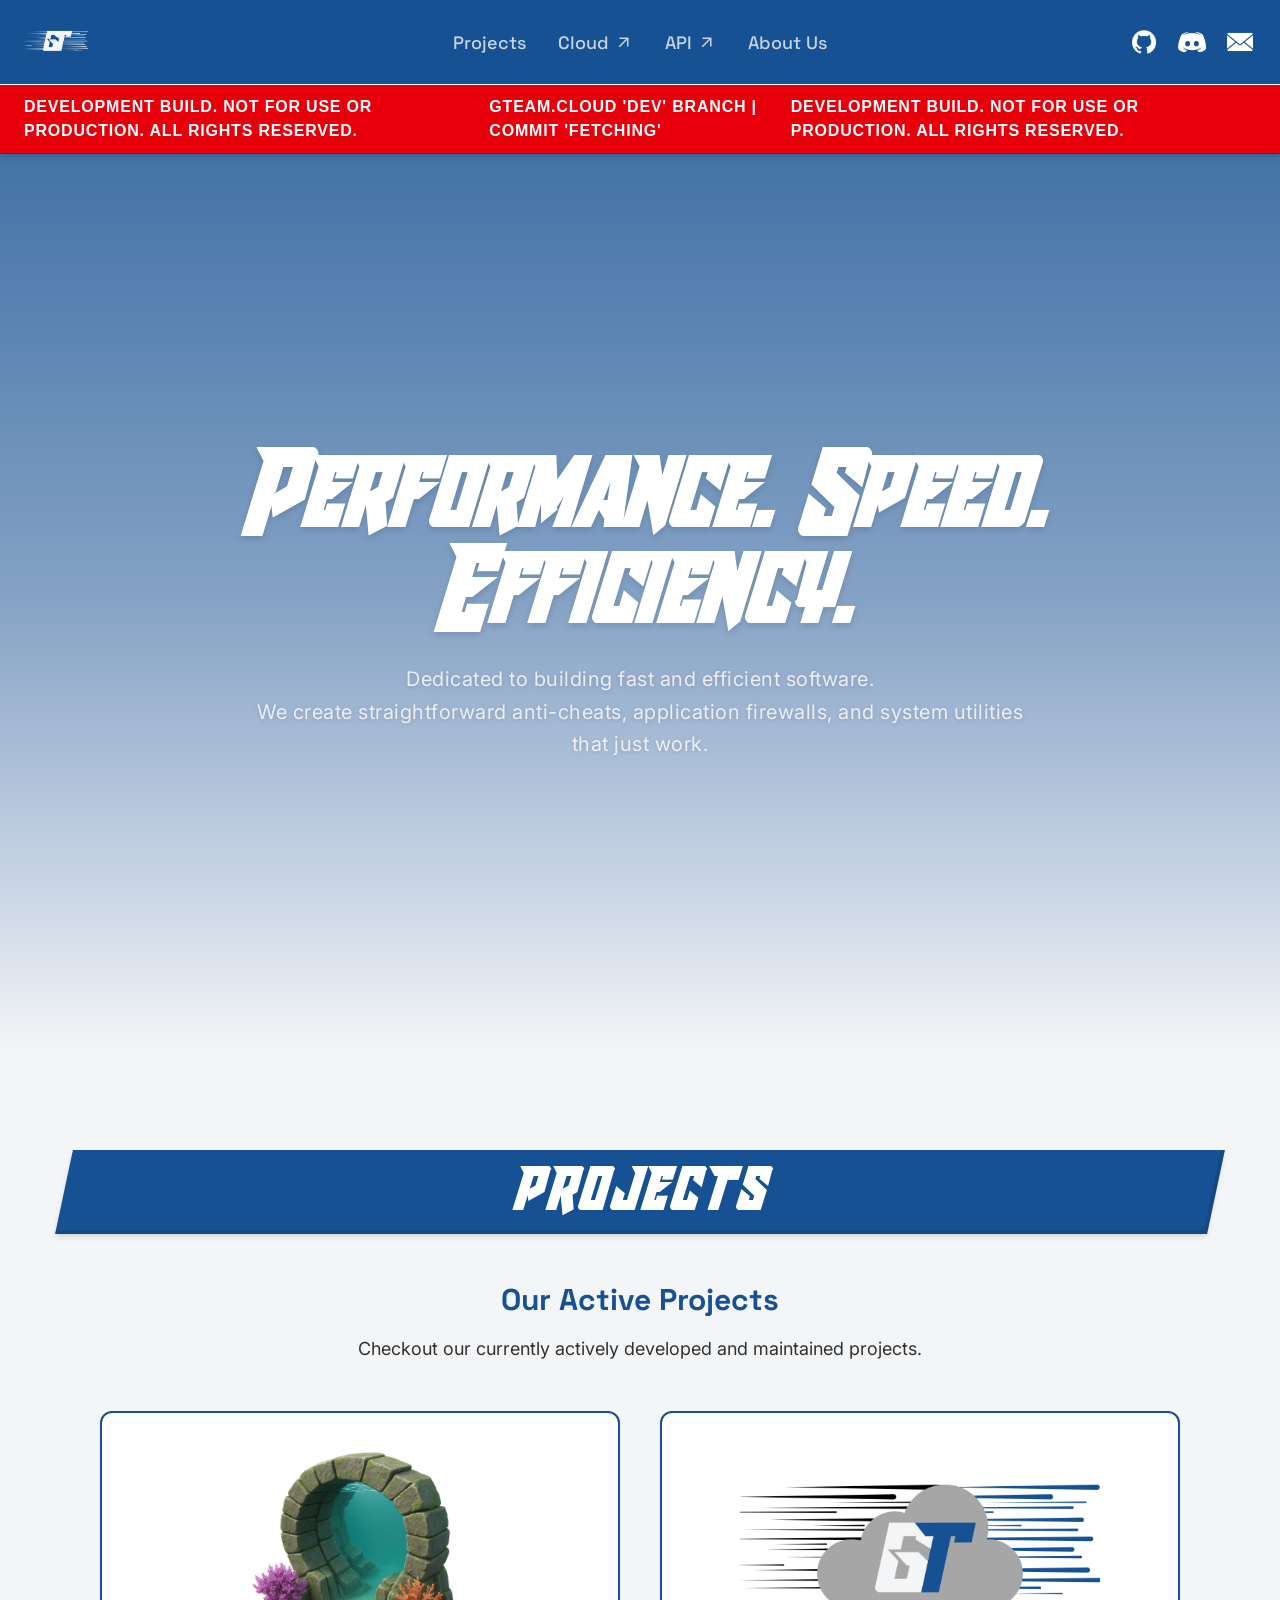
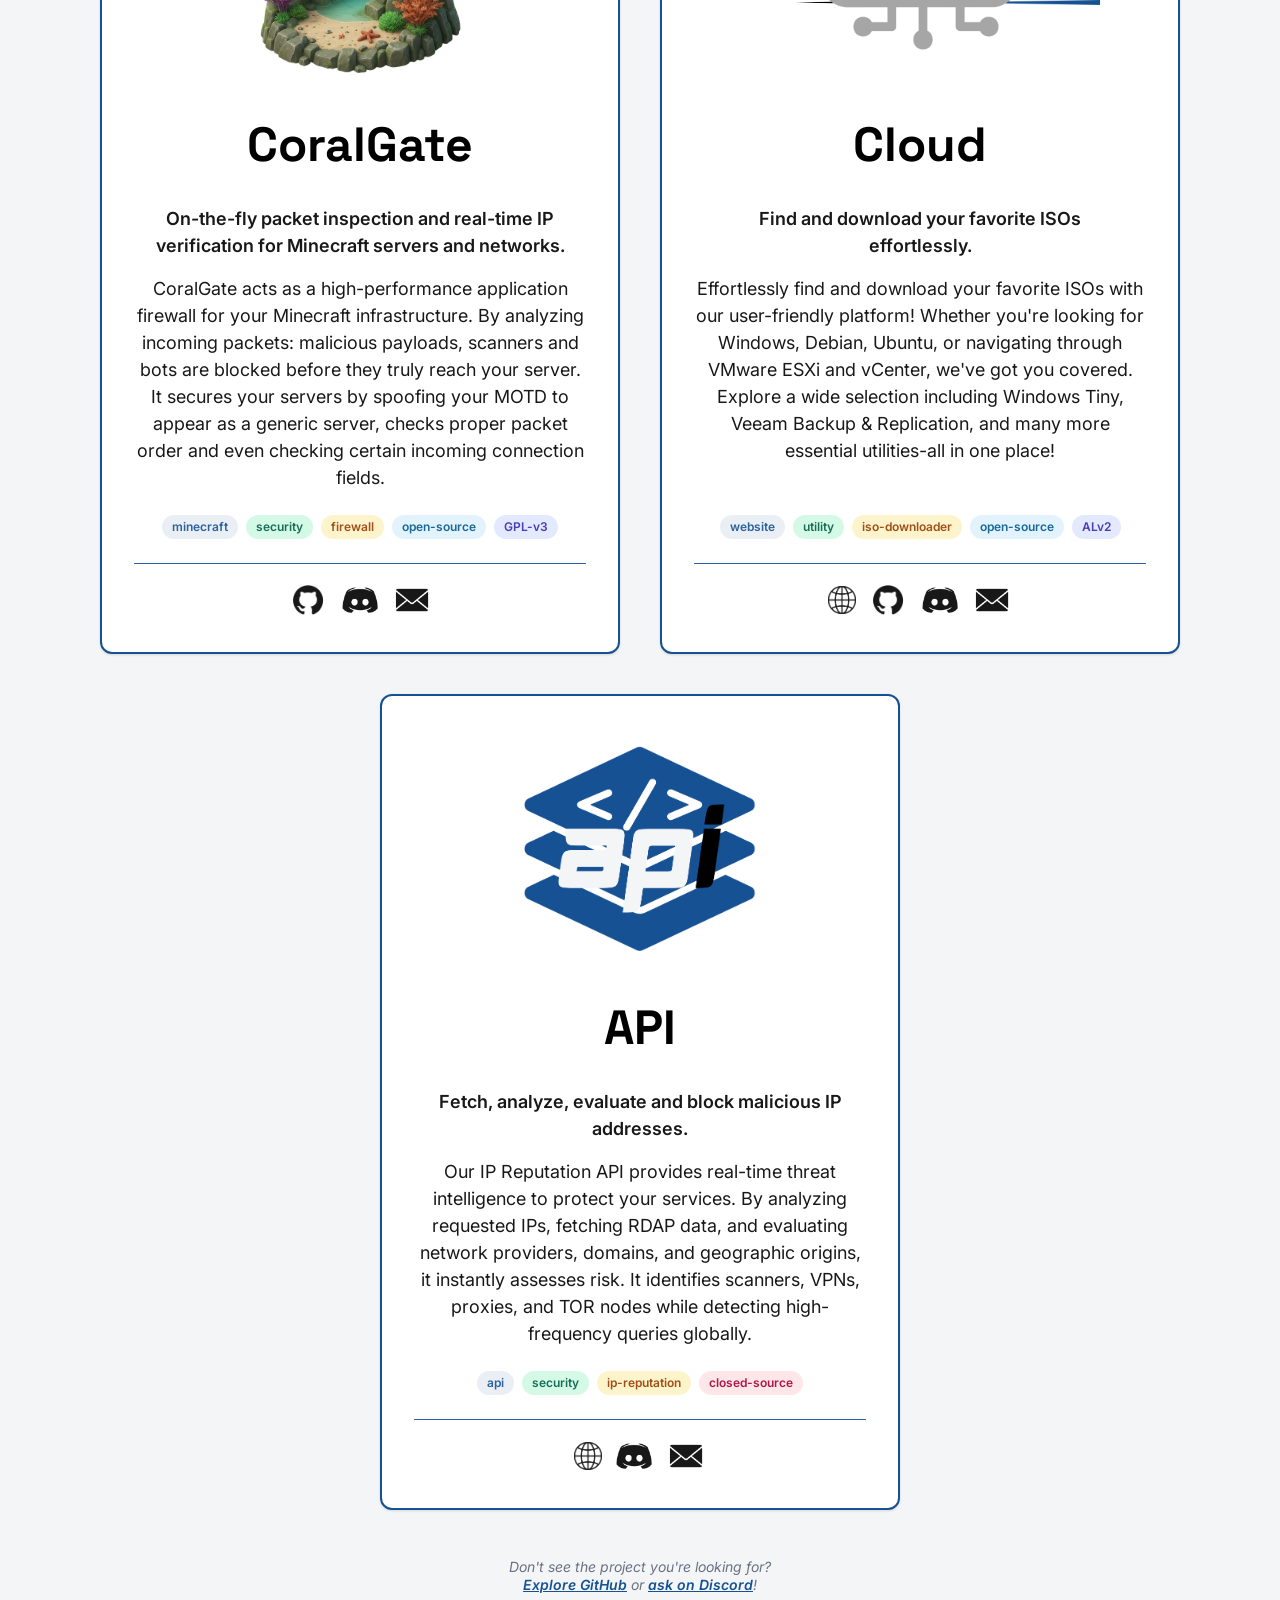
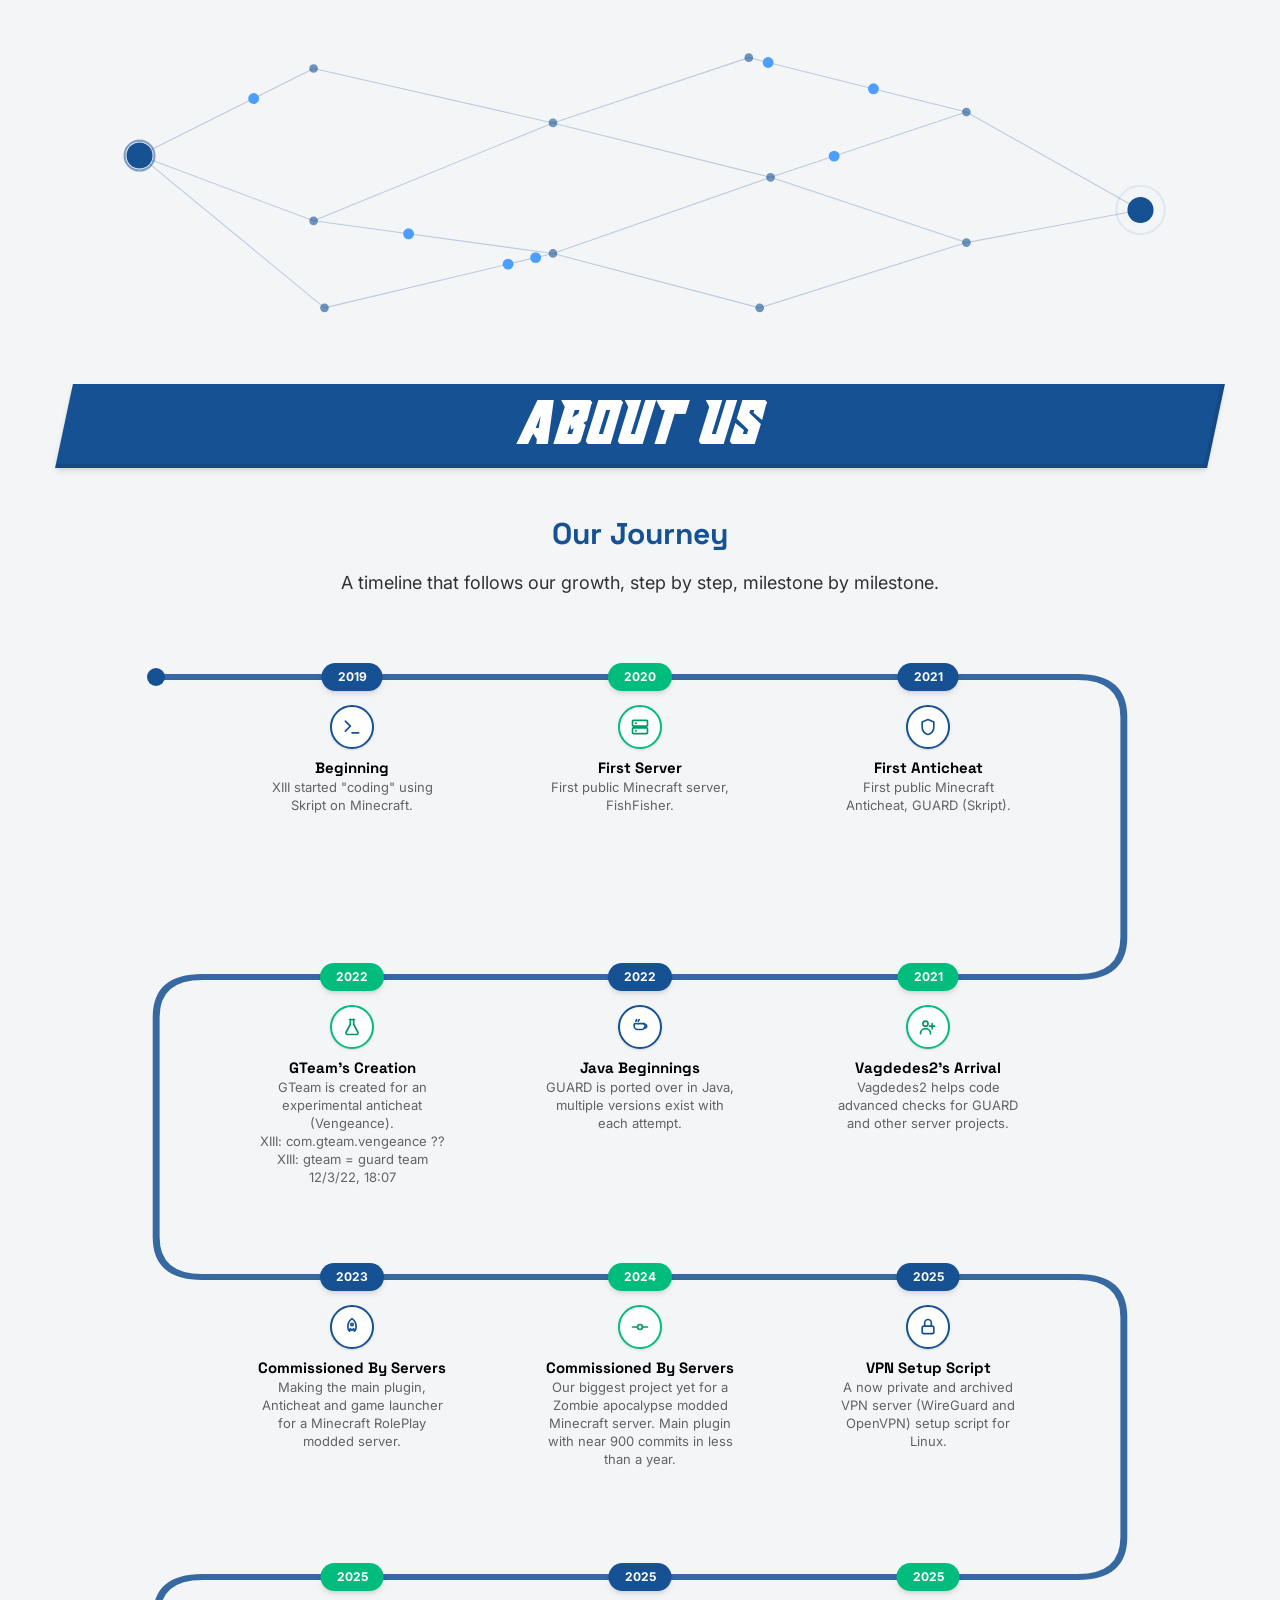
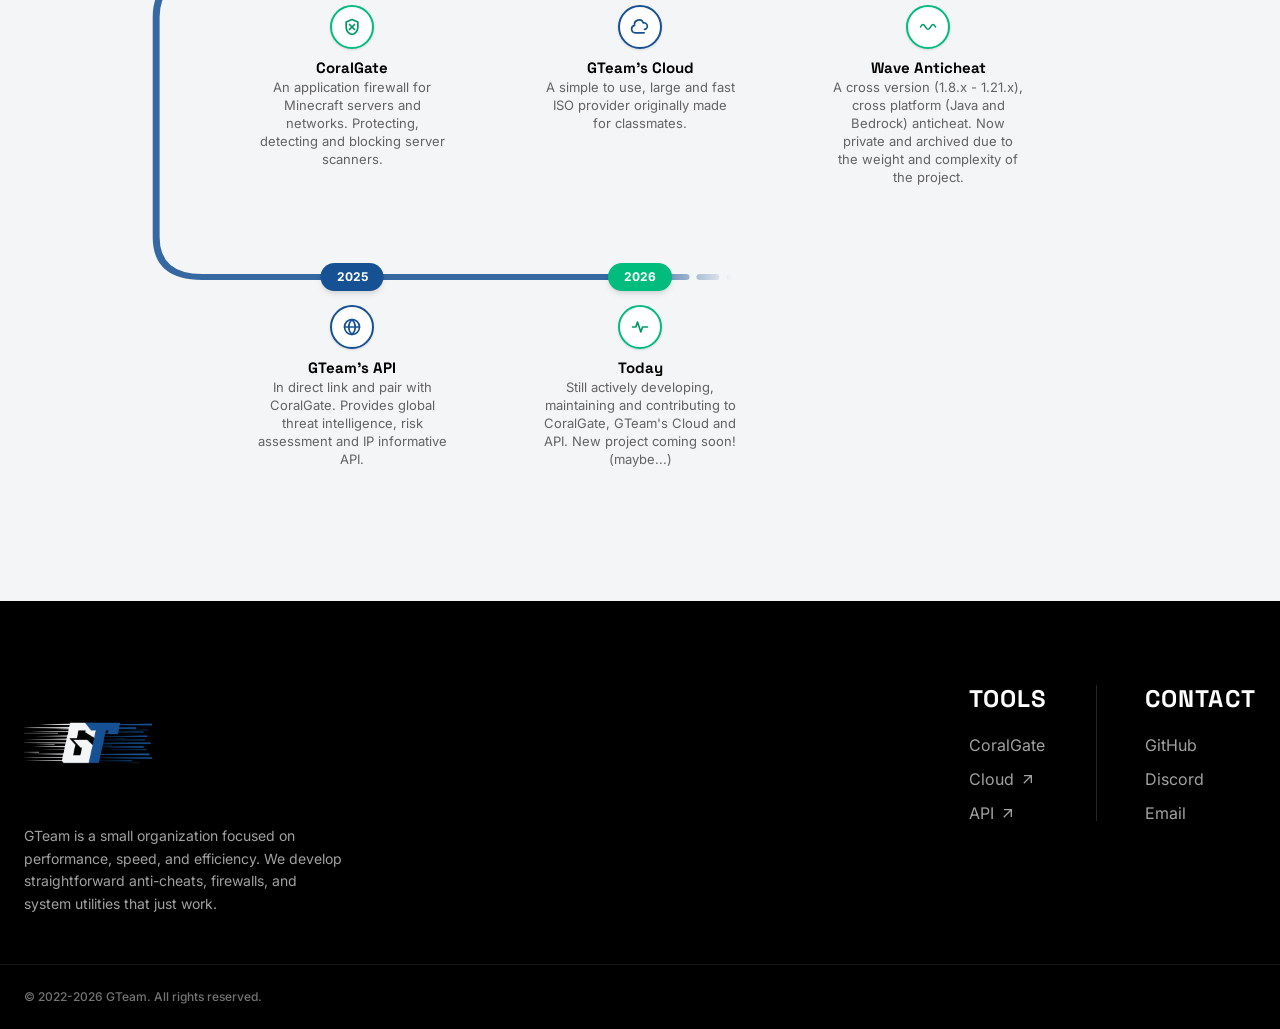
==== commit 4c75755e: "Added SEO" ====
--- a/index.html
+++ b/index.html
@@ -4,10 +4,55 @@
 
     <meta charset="UTF-8">
     <meta name="viewport" content="width=device-width, initial-scale=1.0">
-    <title>GTeam | High performance applications.</title>
+    <title>GTeam | High performance applications, ISOs and API.</title>
+
+    <!-- SEO. -->
+    <link rel="canonical" href="https://gteam.cloud/">
+    <meta name="description" content="Dedicated to building fast and efficient software. We create straightforward anti-cheats, application firewalls, and system utilities that just work.">
+
+    <!-- Open Graph / Facebook / Discord Previews. -->
+    <meta property="og:type" content="website">
+    <meta property="og:url" content="https://gteam.cloud/">
+    <meta property="og:title" content="GTeam | High performance applications.">
+    <meta property="og:description" content="Dedicated to building fast and efficient software. We create straightforward anti-cheats, application firewalls, and system utilities that just work.">
+    <meta property="og:image" content="https://gteam.cloud/assets/images/gteam_preview.png">
+
+    <!-- Twitter Card Data. -->
+    <meta property="twitter:card" content="summary_large_image">
+    <meta property="twitter:url" content="https://gteam.cloud/">
+    <meta property="twitter:title" content="GTeam | High performance applications.">
+    <meta property="twitter:description" content="Dedicated to building fast and efficient software. We create straightforward anti-cheats, application firewalls, and system utilities that just work.">
+    <meta property="twitter:image" content="https://gteam.cloud/assets/images/gteam_preview.png">
+
+    <script type="application/ld+json">
+        {
+            "@context": "https://schema.org",
+            "@type": "Organization",
+            "name": "GTeam",
+            "url": "https://gteam.cloud/",
+            "logo": "https://gteam.cloud/assets/images/gteam_logo_transparent.png",
+            "description": "Dedicated to building fast and efficient software. We create straightforward anti-cheats, application firewalls, and system utilities that just work.",
+            "sameAs": [
+                "https://github.com/GTeamX",
+                "https://discord.gteam.cloud"
+            ],
+            "hasPart": [
+                {
+                    "@type": "WebPage",
+                    "name": "GTeam | Cloud ISO Repository.",
+                    "url": "https://gteam.cloud/cloud/"
+                },
+                {
+                    "@type": "WebPage",
+                    "name": "GTeam | API.",
+                    "url": "https://gteam.cloud/api/"
+                }
+            ]
+        }
+    </script>
 
     <!-- Favicon. -->
-    <link rel="icon" href="/assets/images/gteam_logo_transparent.png" sizes="any" type="image/x-icon">
+    <link rel="icon" href="/assets/images/gteam_logo_transparent.png" type="image/png">
 
     <!-- Stylesheet generated by TailwindCSS. -->
     <link rel="stylesheet" href="css/styles.css">
--- a/css/styles.css
+++ b/css/styles.css
@@ -34,7 +34,10 @@
     --color-indigo-100: oklch(93% 0.034 272.788);
     --color-indigo-200: oklch(87% 0.065 274.039);
     --color-indigo-800: oklch(39.8% 0.195 277.366);
+    --color-violet-100: oklch(94.3% 0.029 294.588);
+    --color-violet-200: oklch(89.4% 0.057 293.283);
     --color-violet-600: oklch(54.1% 0.281 293.009);
+    --color-violet-800: oklch(43.2% 0.232 292.759);
     --color-rose-50: oklch(96.9% 0.015 12.422);
     --color-rose-100: oklch(94.1% 0.03 12.58);
     --color-rose-200: oklch(89.2% 0.058 10.001);
@@ -856,6 +859,9 @@
   .bg-sky-100 {
     background-color: var(--color-sky-100);
   }
+  .bg-violet-100 {
+    background-color: var(--color-violet-100);
+  }
   .bg-white {
     background-color: var(--color-white);
   }
@@ -1179,6 +1185,9 @@
   }
   .text-violet-600 {
     color: var(--color-violet-600);
+  }
+  .text-violet-800 {
+    color: var(--color-violet-800);
   }
   .text-white {
     color: var(--color-white);
@@ -1348,6 +1357,9 @@
     }
     .hover\:bg-sky-200:hover {
       background-color: var(--color-sky-200);
+    }
+    .hover\:bg-violet-200:hover {
+      background-color: var(--color-violet-200);
     }
     .hover\:text-\[\#165193\]\/80:hover {
       color: color-mix(in oklab, #165193 80%, transparent);
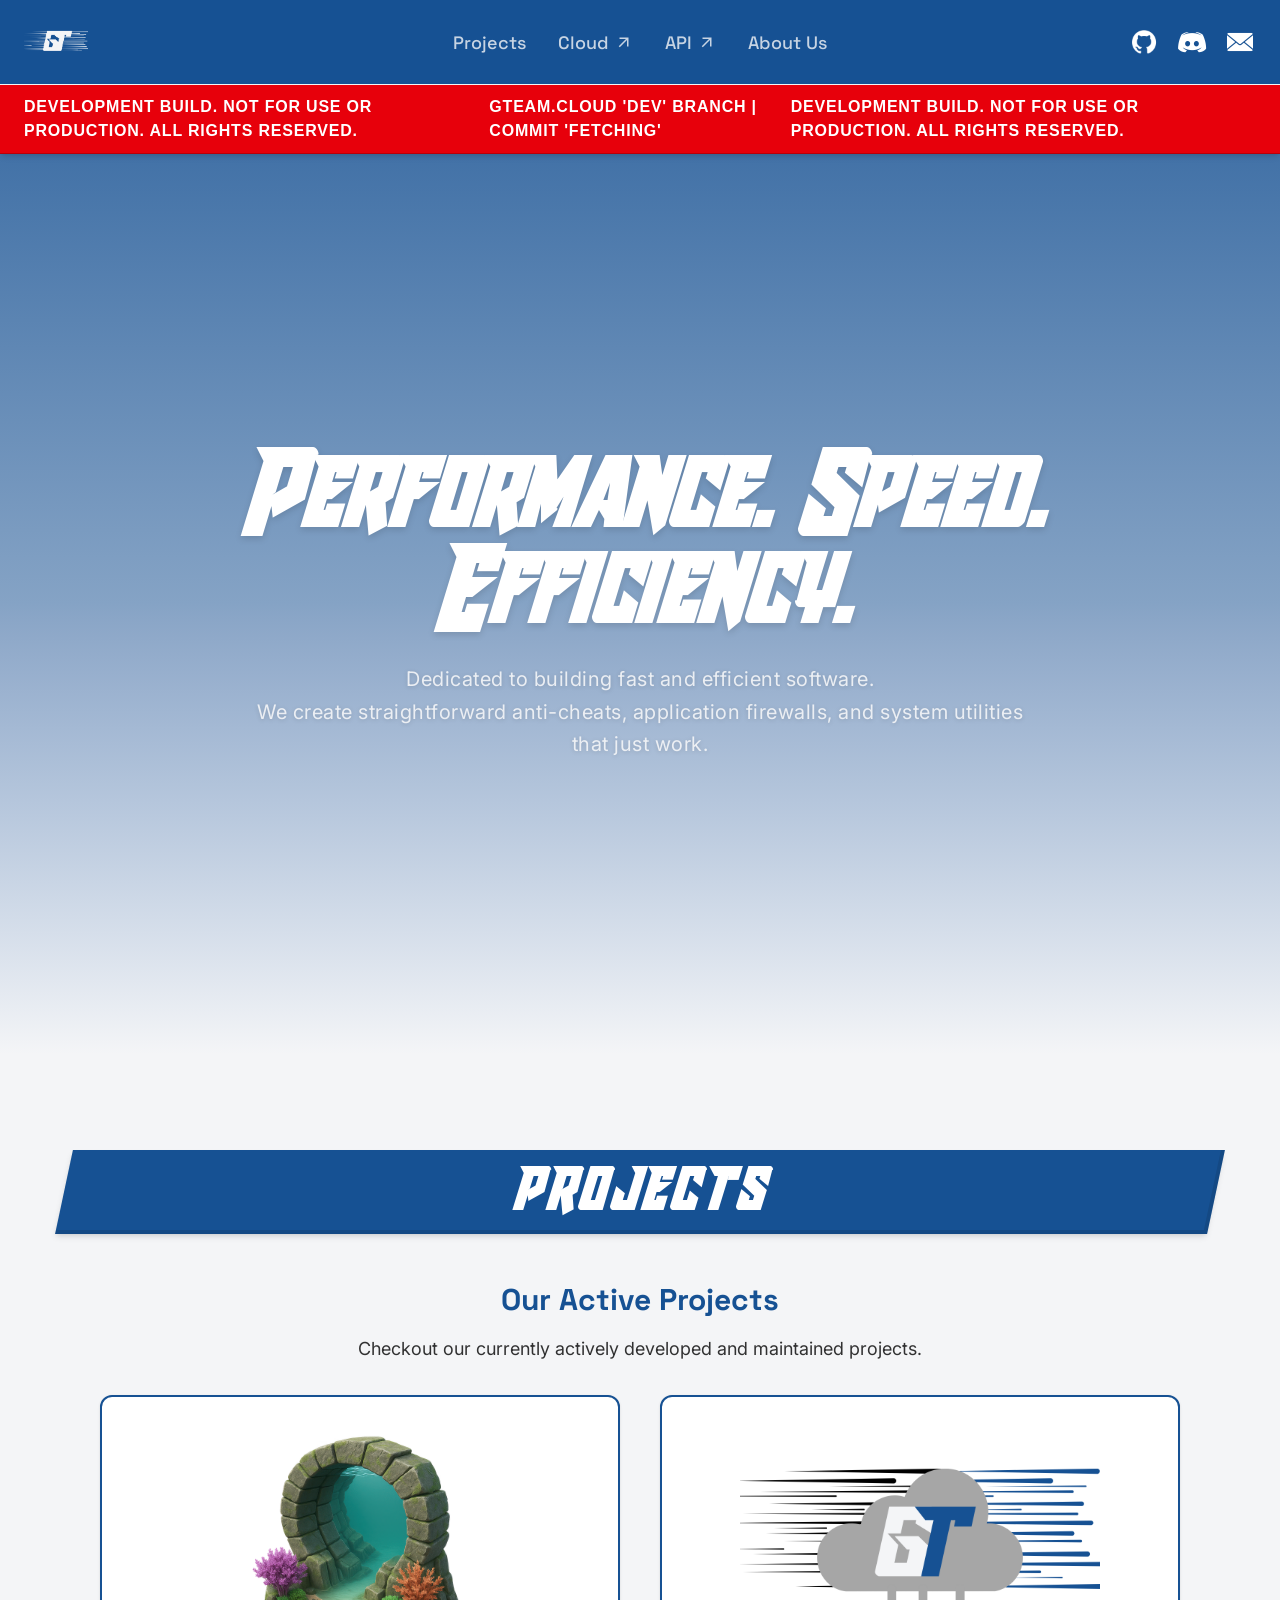
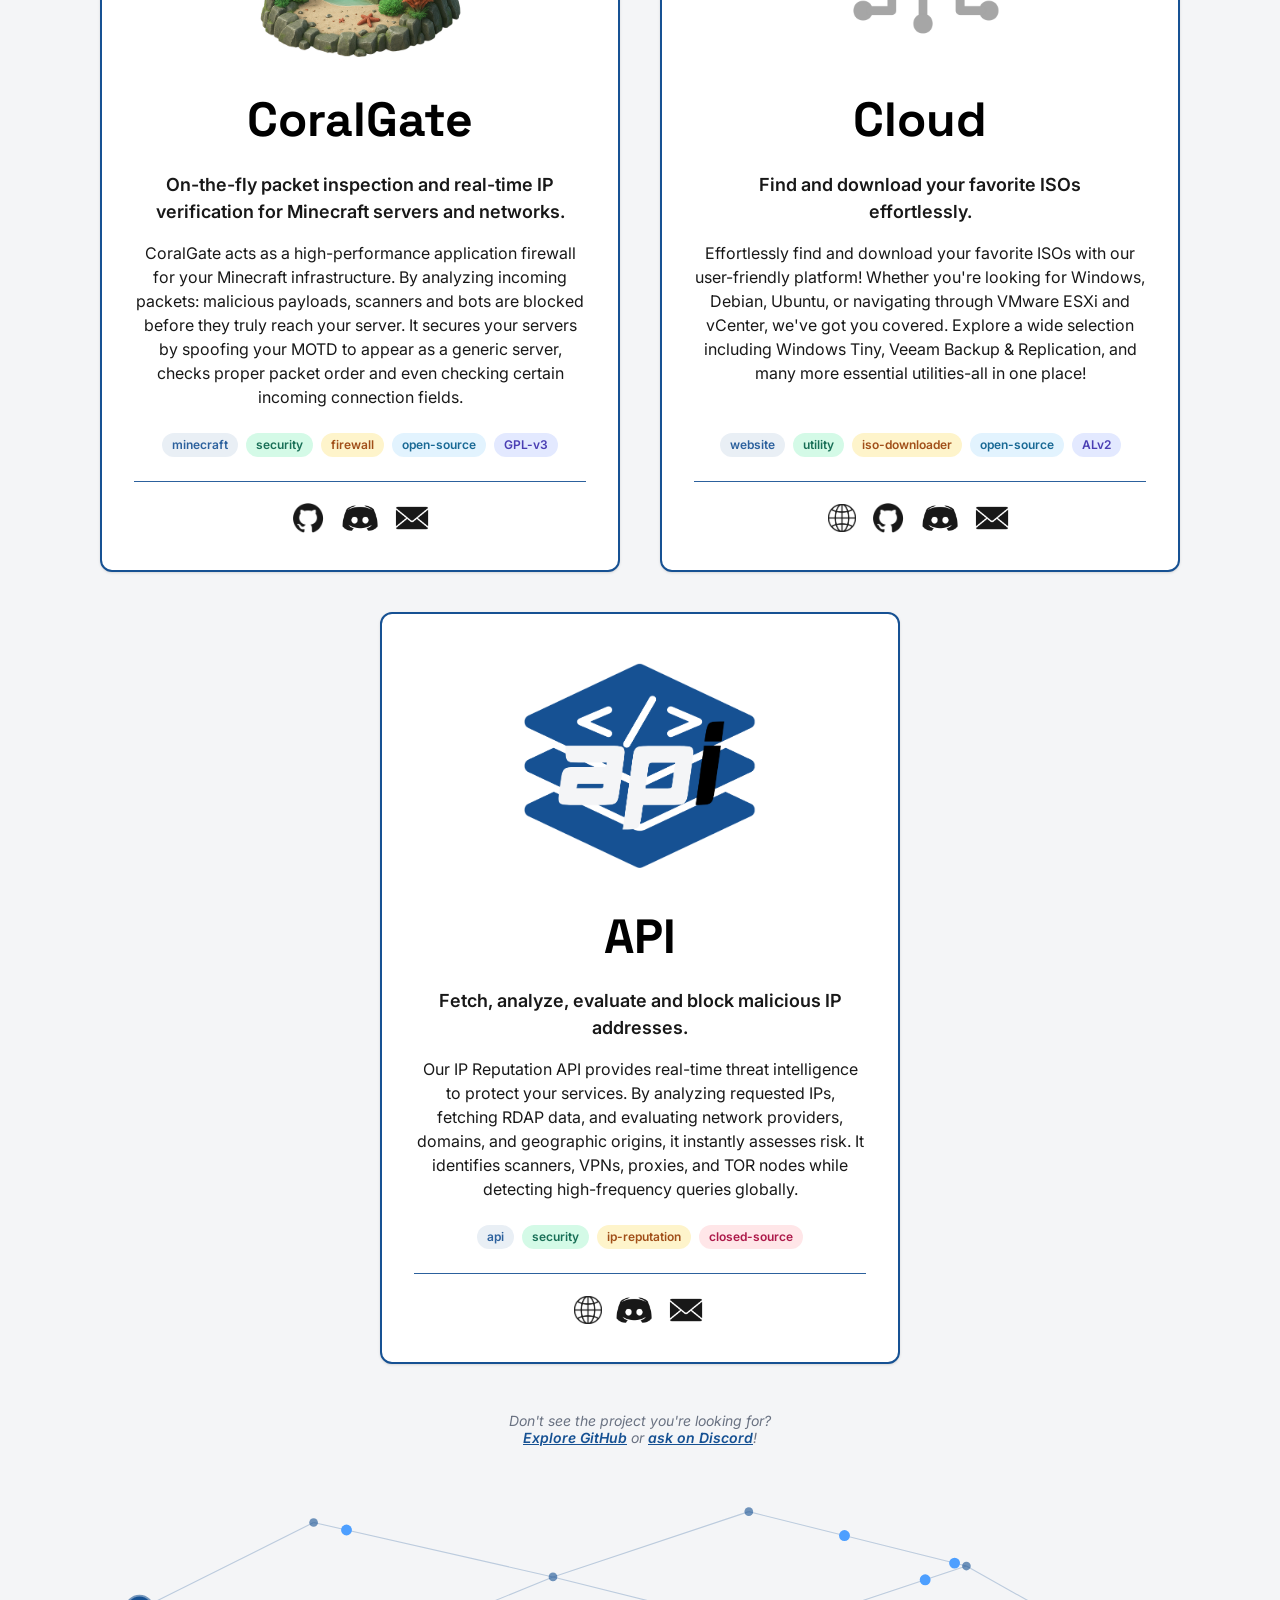
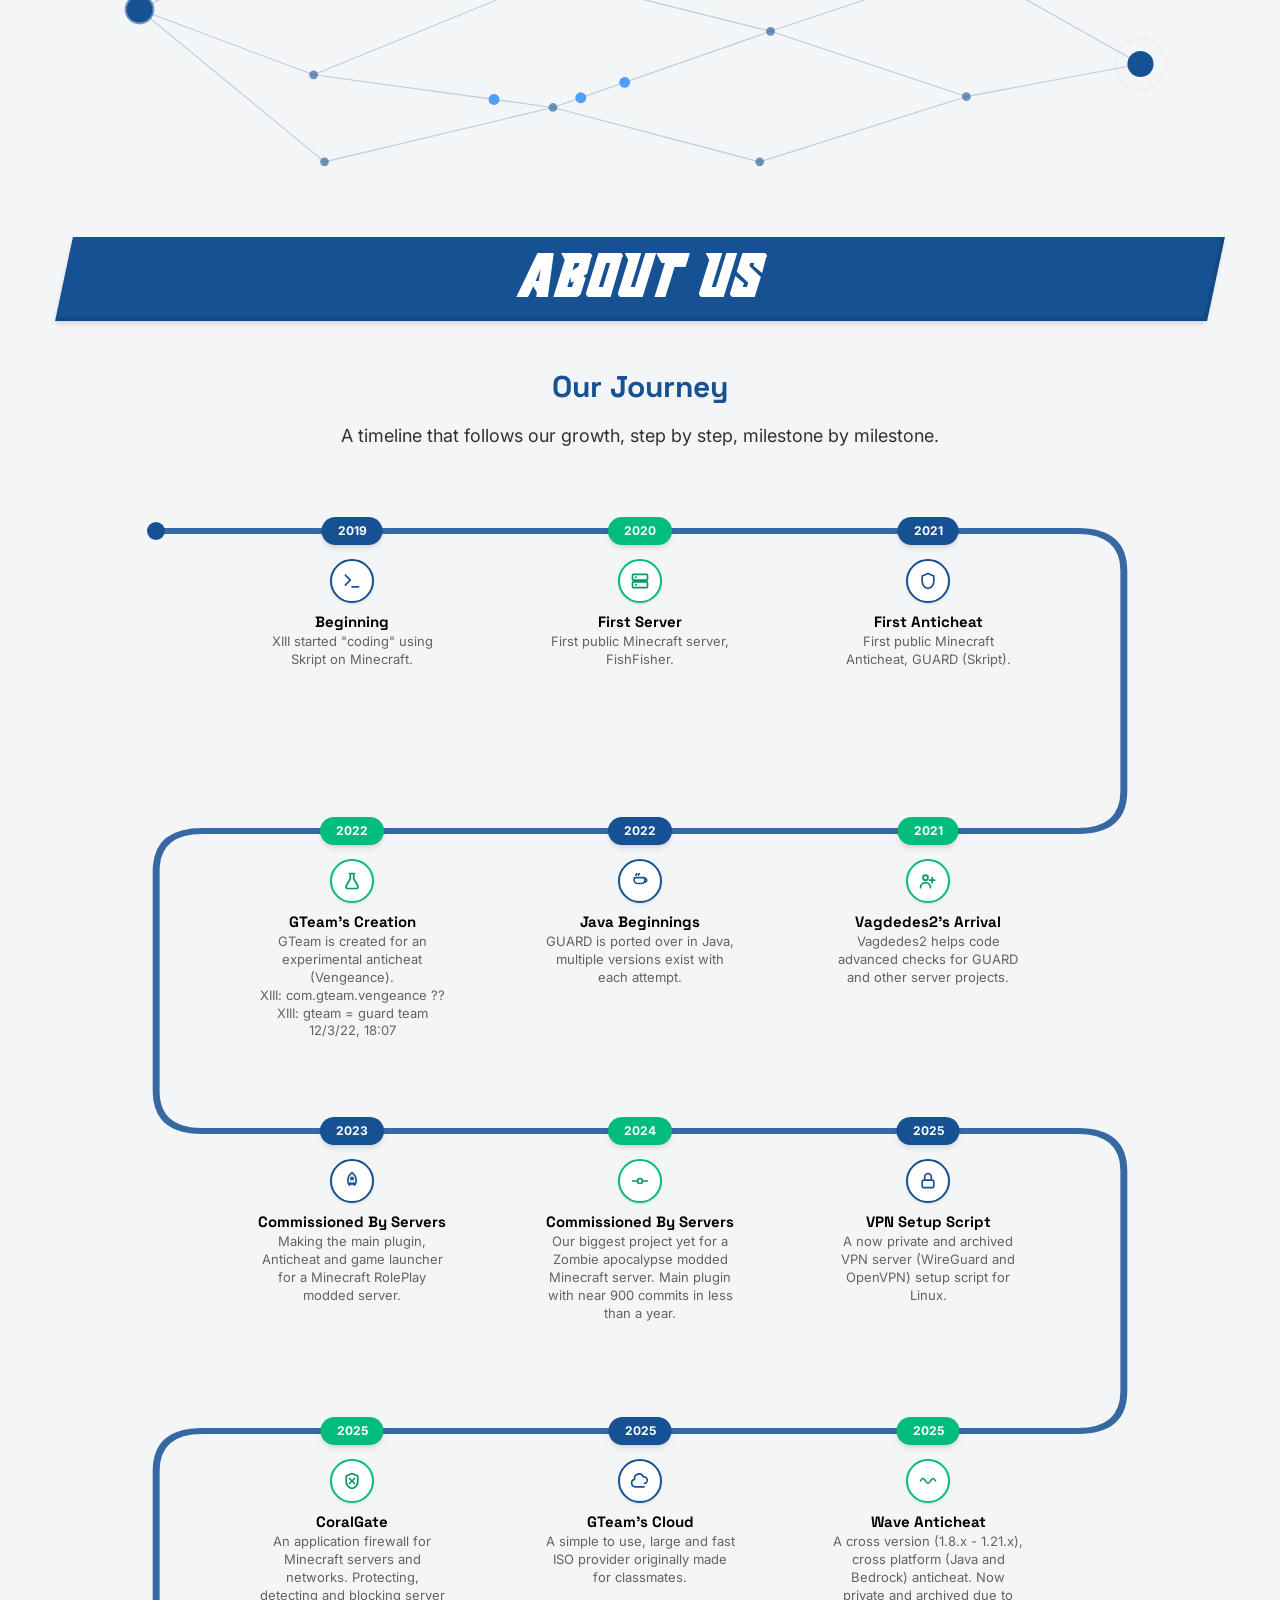
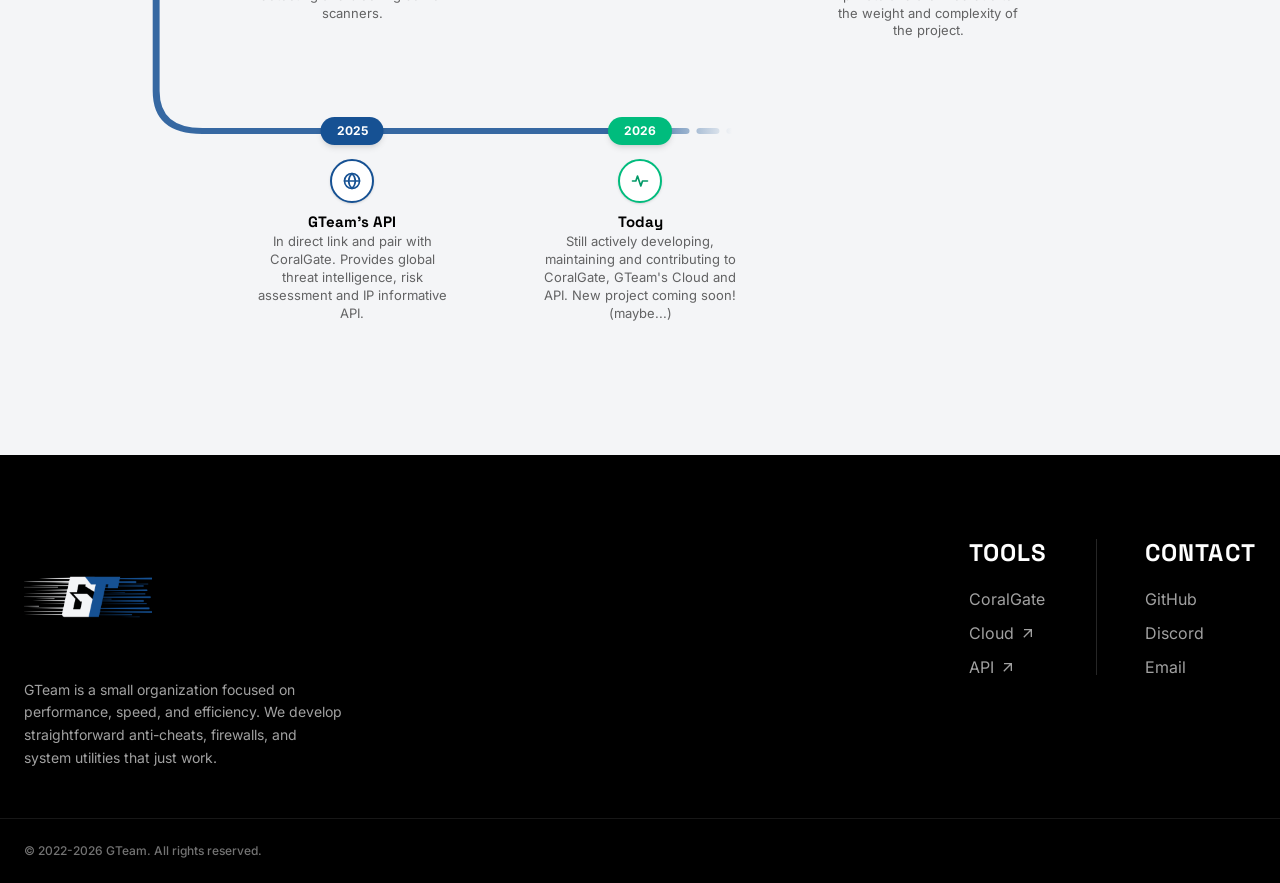
==== commit f94c83d9: "Improved mobile compatibility" ====
--- a/index.html
+++ b/index.html
@@ -203,25 +203,25 @@
         </section>
 
         <!-- Projects containers. -->
-        <section class="flex flex-wrap justify-center gap-10 w-full pt-12 pb-12 font-inter">
+        <section class="flex flex-wrap justify-center gap-6 md:gap-10 w-full px-4 sm:px-6 pt-8 pb-12 font-inter">
 
             <!-- CoralGate. -->
-            <div class="w-full md:w-130 p-8 text-center bg-white border-2 border-[#165193] rounded-xl shadow-sm flex flex-col transition-transform duration-300 hover:scale-105 hover:shadow-xl">
+            <div class="w-full max-w-xl md:max-w-none md:w-130 p-5 sm:p-8 text-center bg-white border-2 border-[#165193] rounded-xl shadow-sm flex flex-col transition-transform duration-300 hover:scale-105 hover:shadow-xl">
 
                 <!-- Centered, 60x60 (without destroying quality) logo. -->
-                <img src="assets/images/coralgate_logo.png" alt="CoralGate logo" class="w-60 h-60 object-contain mx-auto mb-6">
+                <img src="assets/images/coralgate_logo.png" alt="CoralGate logo" class="w-32 h-32 sm:w-48 sm:h-48 md:w-60 md:h-60 object-contain mx-auto mb-6">
 
                 <!-- Title, 48px, bold. -->
-                <h1 class="font-bold font-grotesk text-[48px] text-black mb-2">CoralGate</h1>
+                <h1 class="font-bold font-grotesk text-3xl sm:text-4xl md:text-[48px] text-black mb-2">CoralGate</h1>
 
                 <!-- Global 18px for description. -->
-                <div class="text-[18px] text-black opacity-90 flex flex-col grow">
+                <div class="text-base md:text-[18px] text-black opacity-90 flex flex-col grow">
 
                     <!-- Project catchphrase. -->
-                    <p class="p-4 font-semibold">On-the-fly packet inspection and real-time IP verification for Minecraft servers and networks.</p>
+                    <p class="p-2 sm:p-4 font-semibold">On-the-fly packet inspection and real-time IP verification for Minecraft servers and networks.</p>
 
                     <!-- Project description. -->
-                    <p class="mb-6">CoralGate acts as a high-performance application firewall for your Minecraft infrastructure. By analyzing incoming packets: malicious payloads, scanners and bots are blocked before they truly reach your server. It secures your servers by spoofing your MOTD to appear as a generic server, checks proper packet order and even checking certain incoming connection fields.</p>
+                    <p class="text-sm sm:text-base mb-6">CoralGate acts as a high-performance application firewall for your Minecraft infrastructure. By analyzing incoming packets: malicious payloads, scanners and bots are blocked before they truly reach your server. It secures your servers by spoofing your MOTD to appear as a generic server, checks proper packet order and even checking certain incoming connection fields.</p>
 
                     <!-- GitHub-style topic tags. -->
                     <div class="flex flex-wrap items-center justify-center gap-2 mt-auto mb-6">
@@ -238,15 +238,15 @@
                     <div class="flex items-center justify-center gap-3 pt-4 border-t-[#165193] border-t border-[#f4f5f7]">
 
                         <a href="https://github.com/GTeamX/CoralGate" target="_blank" rel="noopener noreferrer" class="hover:scale-110 transition-transform">
-                            <img src="assets/images/github_logo.png" alt="GitHub logo" class="w-10 h-10 object-contain">
+                            <img src="assets/images/github_logo.png" alt="GitHub logo" class="w-8 h-8 sm:w-10 sm:h-10 object-contain">
                         </a>
 
                         <a href="https://discord.gteam.cloud" target="_blank" rel="noopener noreferrer" class="hover:scale-110 transition-transform">
-                            <img src="assets/images/discord_logo.png" alt="Discord logo" class="w-10 h-10 object-contain">
+                            <img src="assets/images/discord_logo.png" alt="Discord logo" class="w-8 h-8 sm:w-10 sm:h-10 object-contain">
                         </a>
 
                         <a href="mailto:gteamx@protonmail.com" target="_blank" rel="noopener noreferrer" class="hover:scale-110 transition-transform">
-                            <img src="assets/images/mail_logo.png" alt="Mail logo" class="w-10 h-10 object-contain">
+                            <img src="assets/images/mail_logo.png" alt="Mail logo" class="w-8 h-8 sm:w-10 sm:h-10 object-contain">
                         </a>
 
                     </div>
@@ -256,22 +256,22 @@
             </div>
 
             <!-- GTeam's Cloud. -->
-            <div class="w-full md:w-130 p-8 text-center bg-white border-2 border-[#165193] rounded-xl shadow-sm flex flex-col transition-transform duration-300 hover:scale-105 hover:shadow-xl">
+            <div class="w-full max-w-xl md:max-w-none md:w-130 p-5 sm:p-8 text-center bg-white border-2 border-[#165193] rounded-xl shadow-sm flex flex-col transition-transform duration-300 hover:scale-105 hover:shadow-xl">
 
                 <!-- Centered, 60x60 (without destroying quality) logo. -->
-                <img src="assets/images/gteam_cloud_logo_black_transparent.png" alt="GTeam Cloud black stripes Logo" class="w-90 h-60 object-contain mx-auto mb-6">
+                <img src="assets/images/gteam_cloud_logo_black_transparent.png" alt="GTeam Cloud black stripes Logo" class="w-48 h-32 sm:w-64 sm:h-48 md:w-90 md:h-60 object-contain mx-auto mb-6">
 
                 <!-- Title, 48px, bold. -->
-                <h1 class="font-bold font-grotesk text-[48px] text-black mb-2">Cloud</h1>
+                <h1 class="font-bold font-grotesk text-3xl sm:text-4xl md:text-[48px] text-black mb-2">Cloud</h1>
 
                 <!-- Global 18px for description. -->
-                <div class="text-[18px] text-black opacity-90 flex flex-col grow">
+                <div class="text-base md:text-[18px] text-black opacity-90 flex flex-col grow">
 
                     <!-- Project catchphrase. -->
-                    <p class="p-4 font-semibold">Find and download your favorite ISOs effortlessly.</p>
+                    <p class="p-2 sm:p-4 font-semibold">Find and download your favorite ISOs effortlessly.</p>
 
                     <!-- Project description. -->
-                    <p class="mb-6">Effortlessly find and download your favorite ISOs with our user-friendly platform! Whether you're looking for Windows, Debian, Ubuntu, or navigating through VMware ESXi and vCenter, we've got you covered. Explore a wide selection including Windows Tiny, Veeam Backup & Replication, and many more essential utilities-all in one place!</p>
+                    <p class="text-sm sm:text-base mb-6">Effortlessly find and download your favorite ISOs with our user-friendly platform! Whether you're looking for Windows, Debian, Ubuntu, or navigating through VMware ESXi and vCenter, we've got you covered. Explore a wide selection including Windows Tiny, Veeam Backup & Replication, and many more essential utilities-all in one place!</p>
 
                     <!-- GitHub-style topic tags. -->
                     <div class="flex flex-wrap items-center justify-center gap-2 mt-auto mb-6">
@@ -288,19 +288,19 @@
                     <div class="flex items-center justify-center gap-3 pt-4 border-t-[#165193] border-t border-[#f4f5f7]">
 
                         <a href="cloud" class="hover:scale-110 transition-transform">
-                            <img src="assets/images/www_logo.png" alt="World wide web logo" class="w-7 h-7 object-contain">
+                            <img src="assets/images/www_logo.png" alt="World wide web logo" class="w-6 h-6 sm:w-7 sm:h-7 object-contain">
                         </a>
 
                         <a href="https://github.com/GTeamX/GTeam.cloud" target="_blank" rel="noopener noreferrer" class="hover:scale-110 transition-transform">
-                            <img src="assets/images/github_logo.png" alt="GitHub logo" class="w-10 h-10 object-contain">
+                            <img src="assets/images/github_logo.png" alt="GitHub logo" class="w-8 h-8 sm:w-10 sm:h-10 object-contain">
                         </a>
 
                         <a href="https://discord.gteam.cloud" target="_blank" rel="noopener noreferrer" class="hover:scale-110 transition-transform">
-                            <img src="assets/images/discord_logo.png" alt="Discord logo" class="w-10 h-10 object-contain">
+                            <img src="assets/images/discord_logo.png" alt="Discord logo" class="w-8 h-8 sm:w-10 sm:h-10 object-contain">
                         </a>
 
                         <a href="mailto:gteamx@protonmail.com" target="_blank" rel="noopener noreferrer" class="hover:scale-110 transition-transform">
-                            <img src="assets/images/mail_logo.png" alt="Mail logo" class="w-10 h-10 object-contain">
+                            <img src="assets/images/mail_logo.png" alt="Mail logo" class="w-8 h-8 sm:w-10 sm:h-10 object-contain">
                         </a>
 
                     </div>
@@ -310,22 +310,22 @@
             </div>
 
             <!-- GTeam's API. -->
-            <div class="w-full md:w-130 p-8 text-center bg-white border-2 border-[#165193] rounded-xl shadow-sm flex flex-col transition-transform duration-300 hover:scale-105 hover:shadow-xl">
+            <div class="w-full max-w-xl md:max-w-none md:w-130 p-5 sm:p-8 text-center bg-white border-2 border-[#165193] rounded-xl shadow-sm flex flex-col transition-transform duration-300 hover:scale-105 hover:shadow-xl">
 
                 <!-- Centered, 60x60 (without destroying quality) logo. -->
-                <img src="assets/images/gteam_api_logo_transparent_blue.png" alt="GTeam API blue logo" class="w-60 h-60 object-contain mx-auto mb-6">
+                <img src="assets/images/gteam_api_logo_transparent_blue.png" alt="GTeam API blue logo" class="w-32 h-32 sm:w-48 sm:h-48 md:w-60 md:h-60 object-contain mx-auto mb-6">
 
                 <!-- Title, 48px, bold. -->
-                <h1 class="font-bold font-grotesk text-[48px] text-black mb-2">API</h1>
+                <h1 class="font-bold font-grotesk text-3xl sm:text-4xl md:text-[48px] text-black mb-2">API</h1>
 
                 <!-- Global 18px for description. -->
-                <div class="text-[18px] text-black opacity-90 flex flex-col grow">
+                <div class="text-base md:text-[18px] text-black opacity-90 flex flex-col grow">
 
                     <!-- Project catchphrase. -->
-                    <p class="p-4 font-semibold">Fetch, analyze, evaluate and block malicious IP addresses.</p>
+                    <p class="p-2 sm:p-4 font-semibold">Fetch, analyze, evaluate and block malicious IP addresses.</p>
 
                     <!-- Project description. -->
-                    <p class="mb-6">Our IP Reputation API provides real-time threat intelligence to protect your services. By analyzing requested IPs, fetching RDAP data, and evaluating network providers, domains, and geographic origins, it instantly assesses risk. It identifies scanners, VPNs, proxies, and TOR nodes while detecting high-frequency queries globally.</p>
+                    <p class="text-sm sm:text-base mb-6">Our IP Reputation API provides real-time threat intelligence to protect your services. By analyzing requested IPs, fetching RDAP data, and evaluating network providers, domains, and geographic origins, it instantly assesses risk. It identifies scanners, VPNs, proxies, and TOR nodes while detecting high-frequency queries globally.</p>
 
                     <!-- GitHub-style topic tags. -->
                     <div class="flex flex-wrap items-center justify-center gap-2 mt-auto mb-6">
@@ -341,15 +341,15 @@
                     <div class="flex items-center justify-center gap-3 pt-4 border-t-[#165193] border-t border-[#f4f5f7]">
 
                         <a href="api" class="hover:scale-110 transition-transform">
-                            <img src="assets/images/www_logo.png" alt="World wide web logo" class="w-7 h-7 object-contain">
+                            <img src="assets/images/www_logo.png" alt="World wide web logo" class="w-6 h-6 sm:w-7 sm:h-7 object-contain">
                         </a>
 
                         <a href="https://discord.gteam.cloud" target="_blank" rel="noopener noreferrer" class="hover:scale-110 transition-transform">
-                            <img src="assets/images/discord_logo.png" alt="Discord logo" class="w-10 h-10 object-contain">
+                            <img src="assets/images/discord_logo.png" alt="Discord logo" class="w-8 h-8 sm:w-10 sm:h-10 object-contain">
                         </a>
 
                         <a href="mailto:gteamx@protonmail.com" target="_blank" rel="noopener noreferrer" class="hover:scale-110 transition-transform">
-                            <img src="assets/images/mail_logo.png" alt="Mail logo" class="w-10 h-10 object-contain">
+                            <img src="assets/images/mail_logo.png" alt="Mail logo" class="w-8 h-8 sm:w-10 sm:h-10 object-contain">
                         </a>
 
                     </div>
--- a/css/styles.css
+++ b/css/styles.css
@@ -60,6 +60,7 @@
     --spacing: 0.25rem;
     --container-xs: 20rem;
     --container-lg: 32rem;
+    --container-xl: 36rem;
     --container-3xl: 48rem;
     --container-6xl: 72rem;
     --container-7xl: 80rem;
@@ -426,9 +427,6 @@
   .h-8 {
     height: calc(var(--spacing) * 8);
   }
-  .h-10 {
-    height: calc(var(--spacing) * 10);
-  }
   .h-11 {
     height: calc(var(--spacing) * 11);
   }
@@ -438,9 +436,6 @@
   .h-32 {
     height: calc(var(--spacing) * 32);
   }
-  .h-60 {
-    height: calc(var(--spacing) * 60);
-  }
   .h-dvh {
     height: 100dvh;
   }
@@ -483,9 +478,6 @@
   .w-8 {
     width: calc(var(--spacing) * 8);
   }
-  .w-10 {
-    width: calc(var(--spacing) * 10);
-  }
   .w-11 {
     width: calc(var(--spacing) * 11);
   }
@@ -504,11 +496,8 @@
   .w-44 {
     width: calc(var(--spacing) * 44);
   }
-  .w-60 {
-    width: calc(var(--spacing) * 60);
-  }
-  .w-90 {
-    width: calc(var(--spacing) * 90);
+  .w-48 {
+    width: calc(var(--spacing) * 48);
   }
   .w-\[96px\] {
     width: 96px;
@@ -533,6 +522,9 @@
   }
   .max-w-lg {
     max-width: var(--container-lg);
+  }
+  .max-w-xl {
+    max-width: var(--container-xl);
   }
   .max-w-xs {
     max-width: var(--container-xs);
@@ -649,6 +641,9 @@
   .gap-5 {
     gap: calc(var(--spacing) * 5);
   }
+  .gap-6 {
+    gap: calc(var(--spacing) * 6);
+  }
   .gap-8 {
     gap: calc(var(--spacing) * 8);
   }
@@ -885,6 +880,12 @@
     --tw-gradient-to: #f4f5f7;
     --tw-gradient-stops: var(--tw-gradient-via-stops, var(--tw-gradient-position), var(--tw-gradient-from) var(--tw-gradient-from-position), var(--tw-gradient-to) var(--tw-gradient-to-position));
   }
+  .bg-center {
+    background-position: center;
+  }
+  .bg-repeat {
+    background-repeat: repeat;
+  }
   .object-contain {
     object-fit: contain;
   }
@@ -894,6 +895,9 @@
   .p-1 {
     padding: var(--spacing);
   }
+  .p-2 {
+    padding: calc(var(--spacing) * 2);
+  }
   .p-2\.5 {
     padding: calc(var(--spacing) * 2.5);
   }
@@ -941,6 +945,9 @@
   }
   .pt-4 {
     padding-top: calc(var(--spacing) * 4);
+  }
+  .pt-8 {
+    padding-top: calc(var(--spacing) * 8);
   }
   .pt-12 {
     padding-top: calc(var(--spacing) * 12);
@@ -990,6 +997,10 @@
     font-size: var(--text-4xl);
     line-height: var(--tw-leading, var(--text-4xl--line-height));
   }
+  .text-base {
+    font-size: var(--text-base);
+    line-height: var(--tw-leading, var(--text-base--line-height));
+  }
   .text-lg {
     font-size: var(--text-lg);
     line-height: var(--tw-leading, var(--text-lg--line-height));
@@ -1023,9 +1034,6 @@
   }
   .text-\[24px\] {
     font-size: 24px;
-  }
-  .text-\[48px\] {
-    font-size: 48px;
   }
   .leading-relaxed {
     --tw-leading: var(--leading-relaxed);
@@ -1421,20 +1429,48 @@
     .sm\:hidden {
       display: none;
     }
+    .sm\:h-7 {
+      height: calc(var(--spacing) * 7);
+    }
+    .sm\:h-10 {
+      height: calc(var(--spacing) * 10);
+    }
+    .sm\:h-48 {
+      height: calc(var(--spacing) * 48);
+    }
+    .sm\:w-7 {
+      width: calc(var(--spacing) * 7);
+    }
+    .sm\:w-10 {
+      width: calc(var(--spacing) * 10);
+    }
     .sm\:w-32 {
       width: calc(var(--spacing) * 32);
     }
     .sm\:w-48 {
       width: calc(var(--spacing) * 48);
     }
+    .sm\:w-64 {
+      width: calc(var(--spacing) * 64);
+    }
     .sm\:flex-row {
       flex-direction: row;
     }
+    .sm\:p-4 {
+      padding: calc(var(--spacing) * 4);
+    }
     .sm\:p-8 {
       padding: calc(var(--spacing) * 8);
     }
     .sm\:p-12 {
       padding: calc(var(--spacing) * 12);
+    }
+    .sm\:px-6 {
+      padding-inline: calc(var(--spacing) * 6);
+    }
+    .sm\:text-4xl {
+      font-size: var(--text-4xl);
+      line-height: var(--tw-leading, var(--text-4xl--line-height));
     }
     .sm\:text-5xl {
       font-size: var(--text-5xl);
@@ -1465,20 +1501,35 @@
     .md\:h-16 {
       height: calc(var(--spacing) * 16);
     }
+    .md\:h-60 {
+      height: calc(var(--spacing) * 60);
+    }
     .md\:w-16 {
       width: calc(var(--spacing) * 16);
     }
     .md\:w-20 {
       width: calc(var(--spacing) * 20);
     }
+    .md\:w-60 {
+      width: calc(var(--spacing) * 60);
+    }
+    .md\:w-90 {
+      width: calc(var(--spacing) * 90);
+    }
     .md\:w-130 {
       width: calc(var(--spacing) * 130);
     }
+    .md\:max-w-none {
+      max-width: none;
+    }
     .md\:grid-cols-3 {
       grid-template-columns: repeat(3, minmax(0, 1fr));
     }
     .md\:justify-end {
       justify-content: flex-end;
+    }
+    .md\:gap-10 {
+      gap: calc(var(--spacing) * 10);
     }
     .md\:gap-12 {
       gap: calc(var(--spacing) * 12);
@@ -1490,6 +1541,12 @@
     .md\:text-xl {
       font-size: var(--text-xl);
       line-height: var(--tw-leading, var(--text-xl--line-height));
+    }
+    .md\:text-\[18px\] {
+      font-size: 18px;
+    }
+    .md\:text-\[48px\] {
+      font-size: 48px;
     }
   }
   @media (width >= 64rem) {
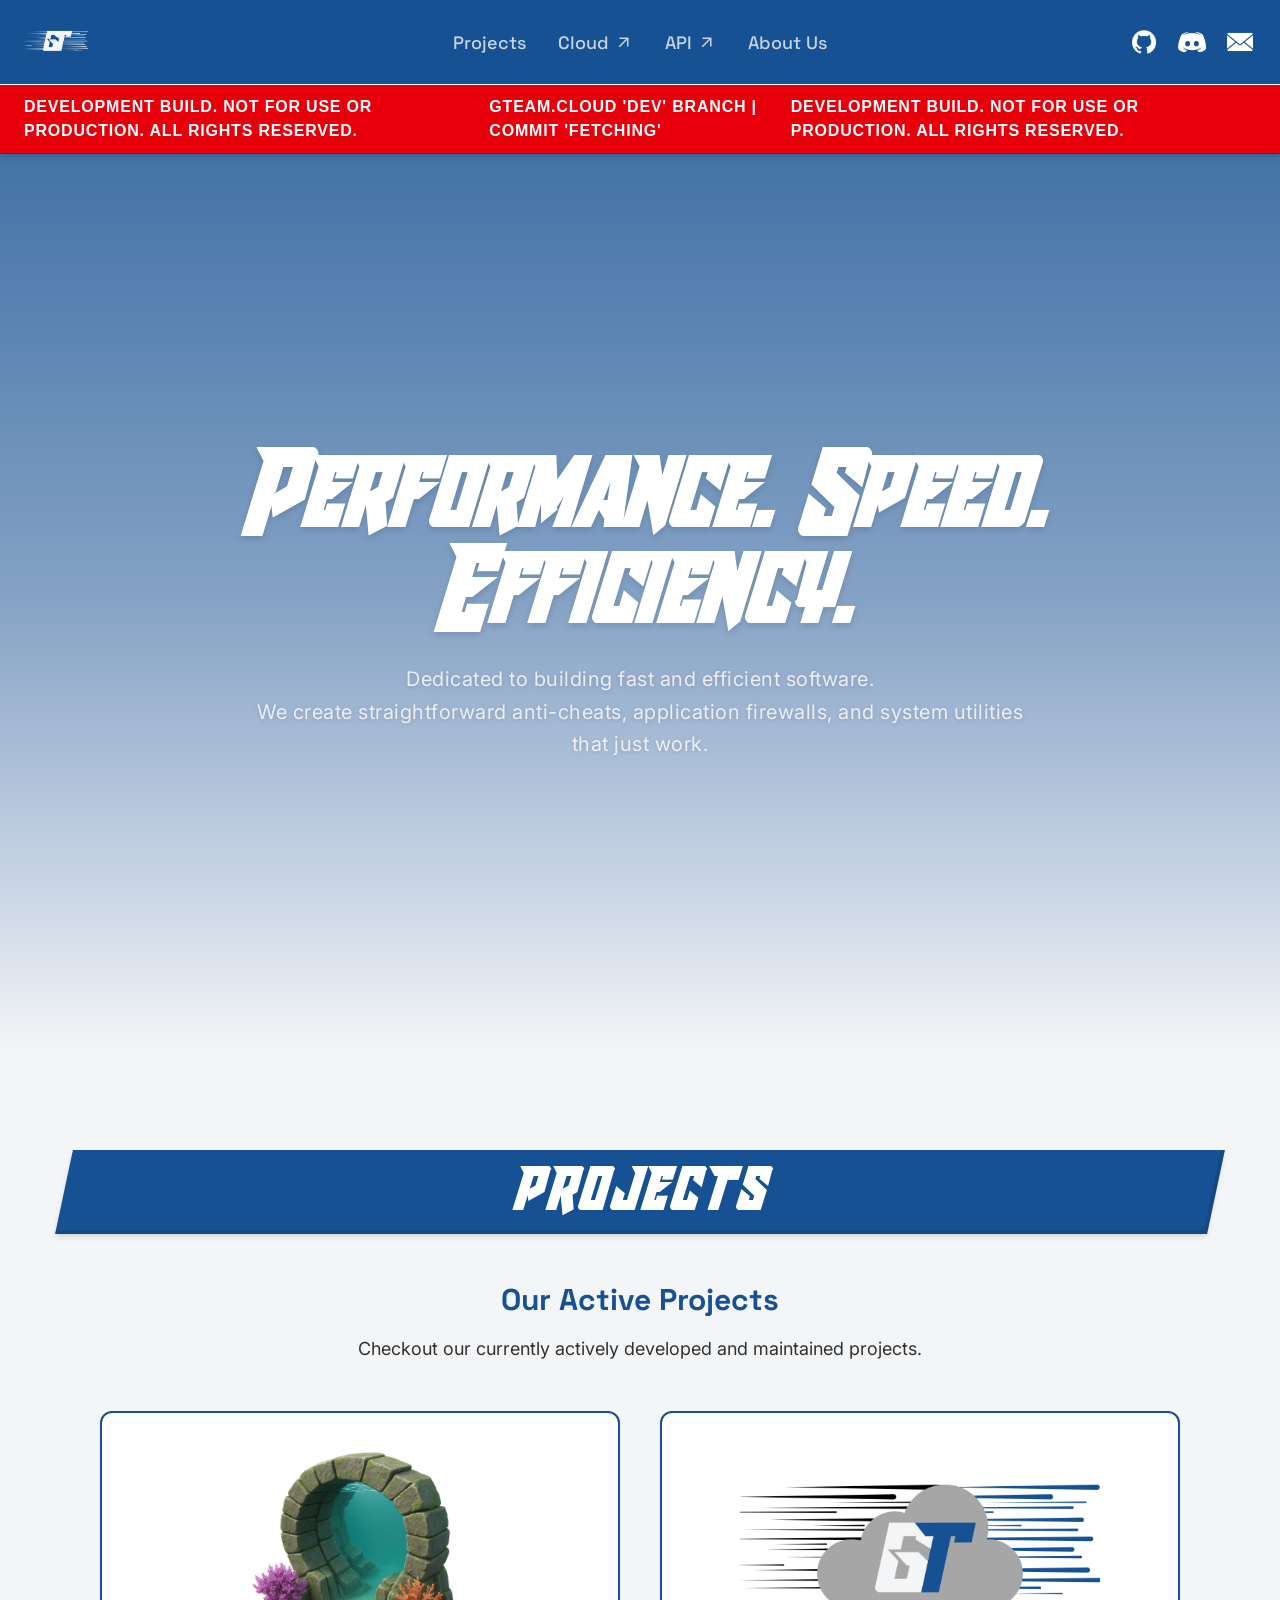
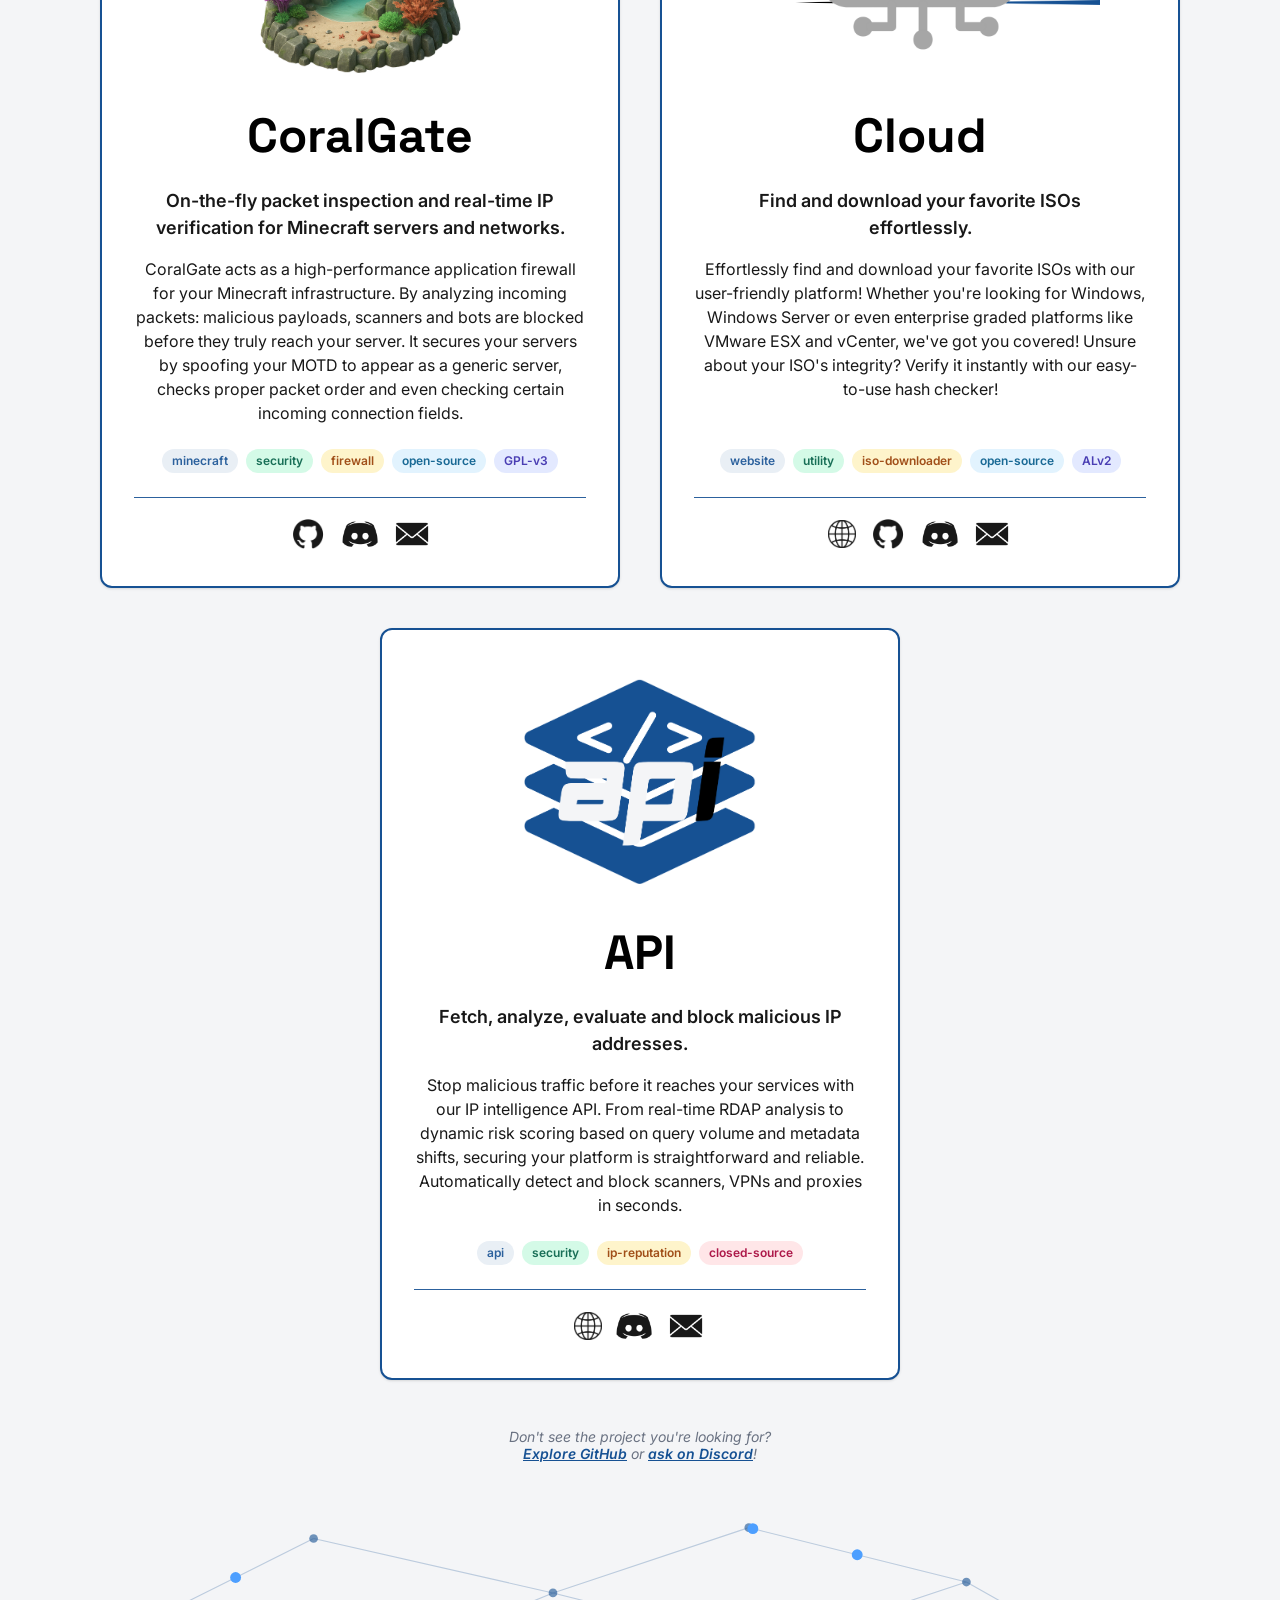
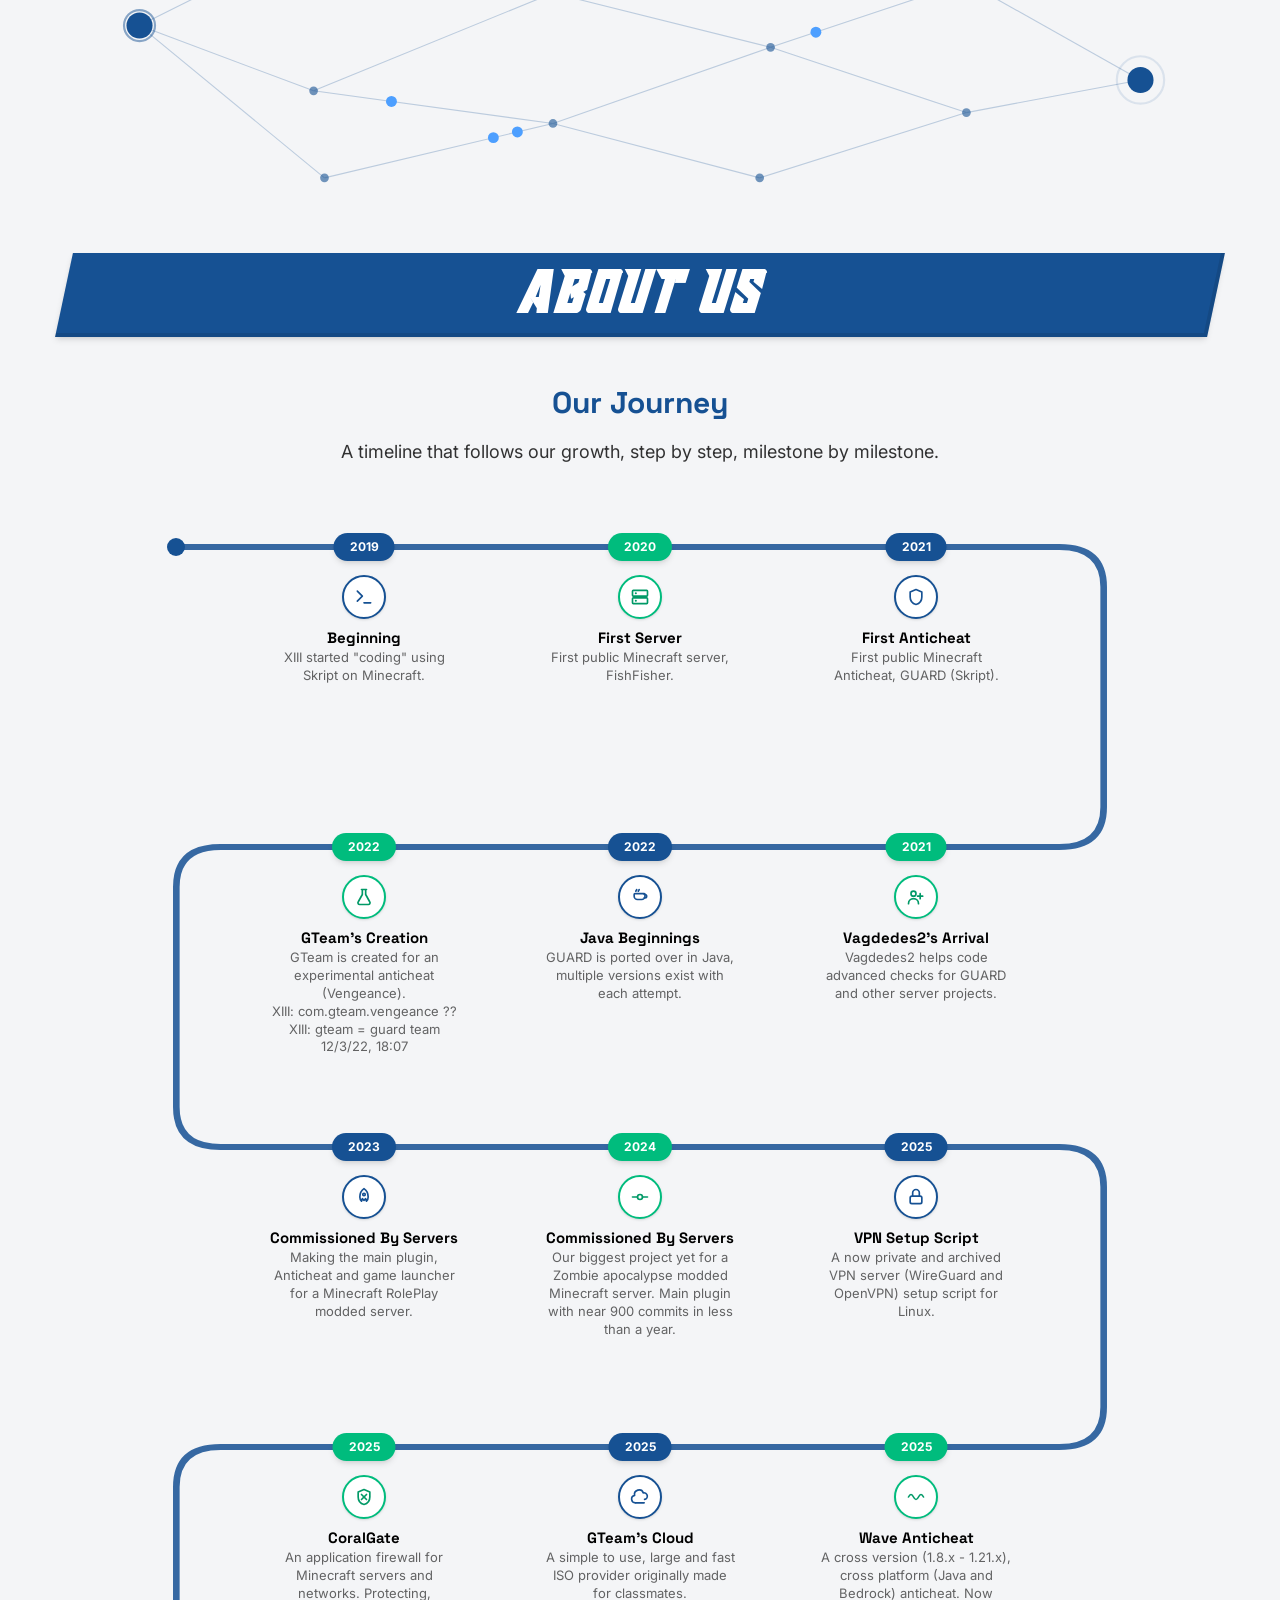
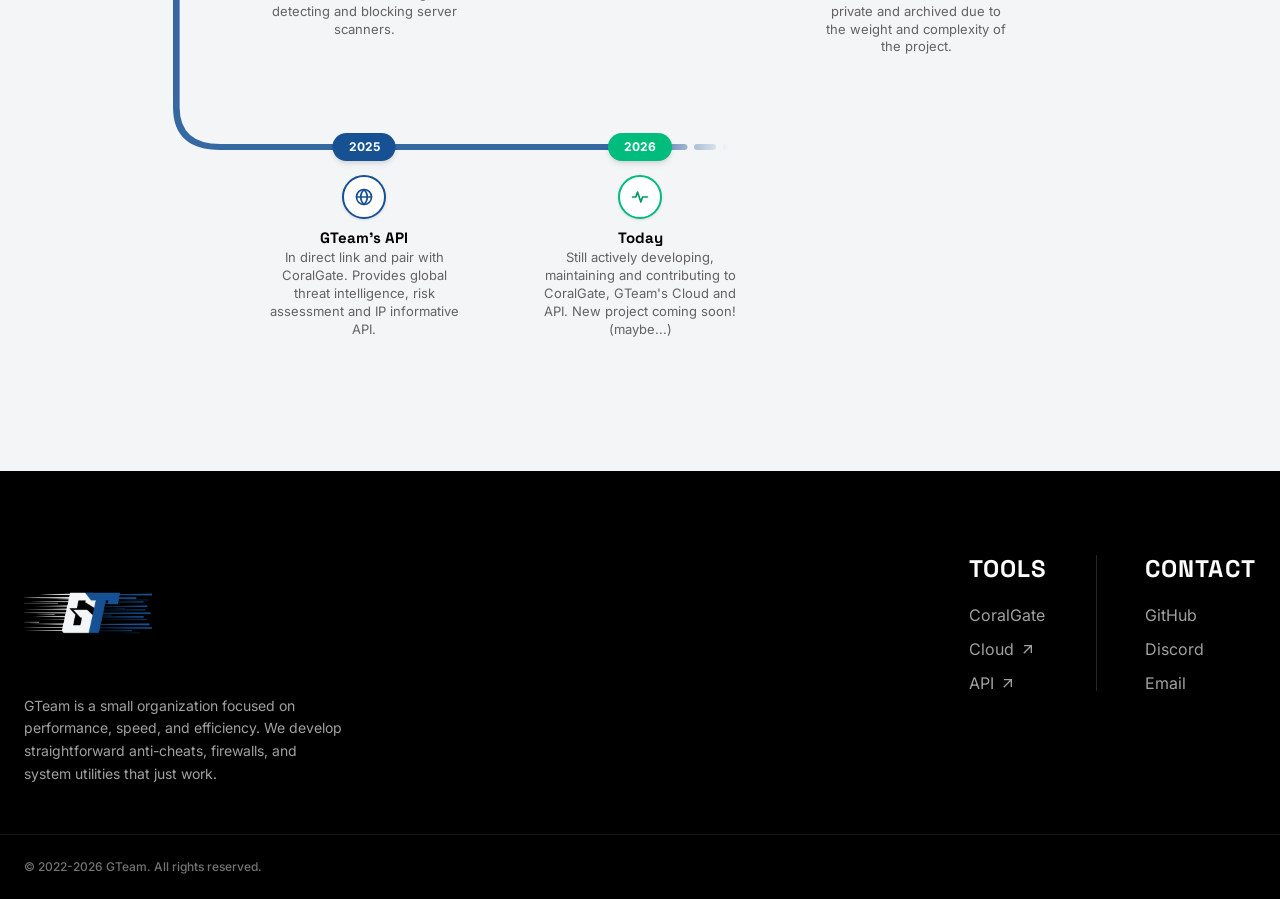
==== commit 66f9c334: "Improved mobile compatibility Changed projects description and catchphrases" ====
--- a/index.html
+++ b/index.html
@@ -190,7 +190,7 @@
         </section>
 
         <!-- Projects catchphrase -->
-        <section class="w-full max-w-6xl mx-auto pt-12 font-inter">
+        <section class="w-full max-w-6xl mx-auto px-6 pt-12 font-inter">
 
             <div class="text-center max-w-3xl mx-auto">
 
@@ -203,7 +203,7 @@
         </section>
 
         <!-- Projects containers. -->
-        <section class="flex flex-wrap justify-center gap-6 md:gap-10 w-full px-4 sm:px-6 pt-8 pb-12 font-inter">
+        <section class="flex flex-wrap justify-center gap-6 md:gap-10 w-full px-6 pt-12 pb-12 font-inter">
 
             <!-- CoralGate. -->
             <div class="w-full max-w-xl md:max-w-none md:w-130 p-5 sm:p-8 text-center bg-white border-2 border-[#165193] rounded-xl shadow-sm flex flex-col transition-transform duration-300 hover:scale-105 hover:shadow-xl">
@@ -271,7 +271,7 @@
                     <p class="p-2 sm:p-4 font-semibold">Find and download your favorite ISOs effortlessly.</p>
 
                     <!-- Project description. -->
-                    <p class="text-sm sm:text-base mb-6">Effortlessly find and download your favorite ISOs with our user-friendly platform! Whether you're looking for Windows, Debian, Ubuntu, or navigating through VMware ESXi and vCenter, we've got you covered. Explore a wide selection including Windows Tiny, Veeam Backup & Replication, and many more essential utilities-all in one place!</p>
+                    <p class="text-sm sm:text-base mb-6">Effortlessly find and download your favorite ISOs with our user-friendly platform! Whether you're looking for Windows, Windows Server or even enterprise graded platforms like VMware ESX and vCenter, we've got you covered! Unsure about your ISO's integrity? Verify it instantly with our easy-to-use hash checker!</p>
 
                     <!-- GitHub-style topic tags. -->
                     <div class="flex flex-wrap items-center justify-center gap-2 mt-auto mb-6">
@@ -325,7 +325,7 @@
                     <p class="p-2 sm:p-4 font-semibold">Fetch, analyze, evaluate and block malicious IP addresses.</p>
 
                     <!-- Project description. -->
-                    <p class="text-sm sm:text-base mb-6">Our IP Reputation API provides real-time threat intelligence to protect your services. By analyzing requested IPs, fetching RDAP data, and evaluating network providers, domains, and geographic origins, it instantly assesses risk. It identifies scanners, VPNs, proxies, and TOR nodes while detecting high-frequency queries globally.</p>
+                    <p class="text-sm sm:text-base mb-6">Stop malicious traffic before it reaches your services with our IP intelligence API. From real-time RDAP analysis to dynamic risk scoring based on query volume and metadata shifts, securing your platform is straightforward and reliable. Automatically detect and block scanners, VPNs and proxies in seconds.</p>
 
                     <!-- GitHub-style topic tags. -->
                     <div class="flex flex-wrap items-center justify-center gap-2 mt-auto mb-6">
@@ -360,7 +360,7 @@
 
         </section>
 
-        <p class="text-gray-500 font-inter text-[14px] italic text-center leading-tight">
+        <p class="text-gray-500 font-inter text-[14px] italic text-center leading-tight px-6">
             Don't see the project you're looking for?<br>
             <a href="https://github.com/GTeamX" target="_blank" class="text-[#165193] font-semibold underline hover:text-[#165193]/80">Explore GitHub</a> or <a href="https://discord.gteam.cloud" target="_blank" class="text-[#165193] font-semibold underline hover:text-[#165193]/80">ask on Discord</a>!
         </p>
@@ -484,7 +484,7 @@
         </section>
 
         <!-- About Us catchphrase -->
-        <section class="w-full max-w-6xl mx-auto pt-12 pb-12 font-inter">
+        <section class="w-full max-w-6xl mx-auto px-6 pt-12 pb-12 font-inter">
 
             <div class="text-center max-w-3xl mx-auto">
 
--- a/css/styles.css
+++ b/css/styles.css
@@ -946,9 +946,6 @@
   .pt-4 {
     padding-top: calc(var(--spacing) * 4);
   }
-  .pt-8 {
-    padding-top: calc(var(--spacing) * 8);
-  }
   .pt-12 {
     padding-top: calc(var(--spacing) * 12);
   }
@@ -1464,9 +1461,6 @@
     }
     .sm\:p-12 {
       padding: calc(var(--spacing) * 12);
-    }
-    .sm\:px-6 {
-      padding-inline: calc(var(--spacing) * 6);
     }
     .sm\:text-4xl {
       font-size: var(--text-4xl);
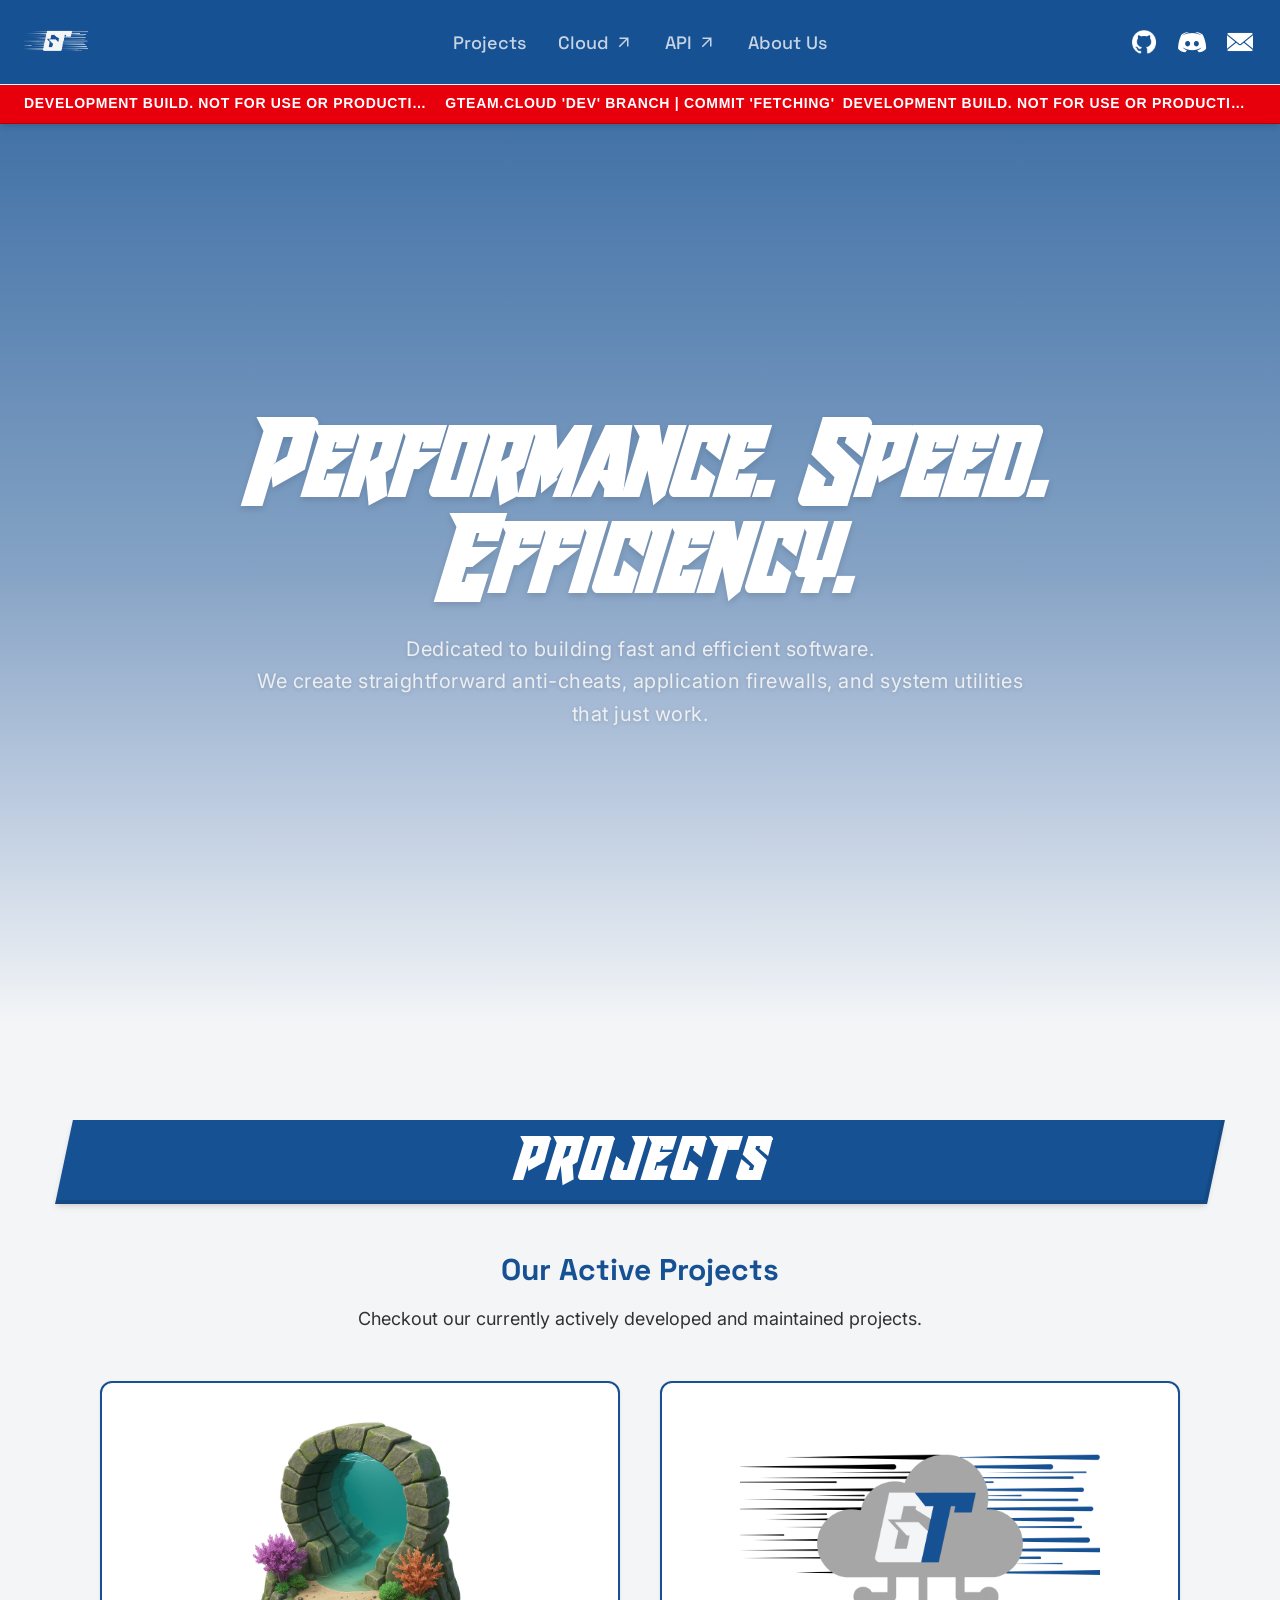
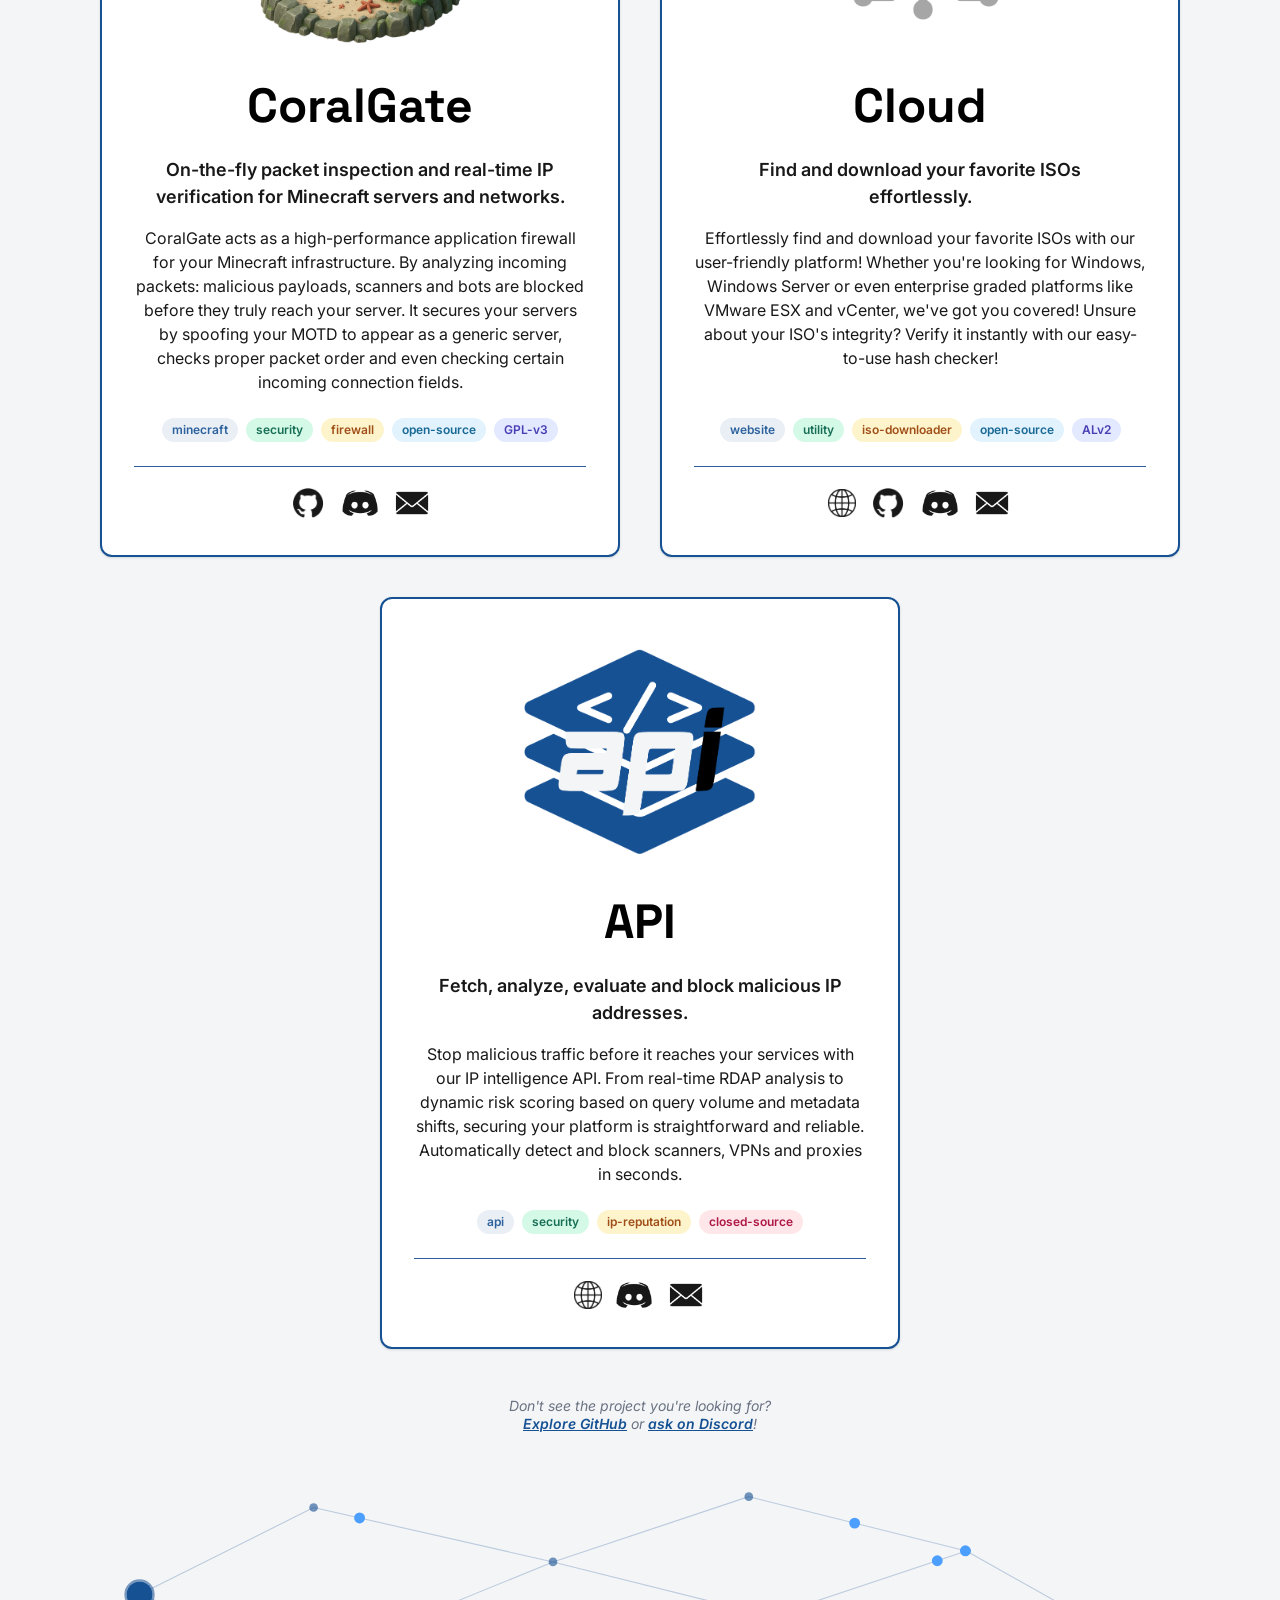
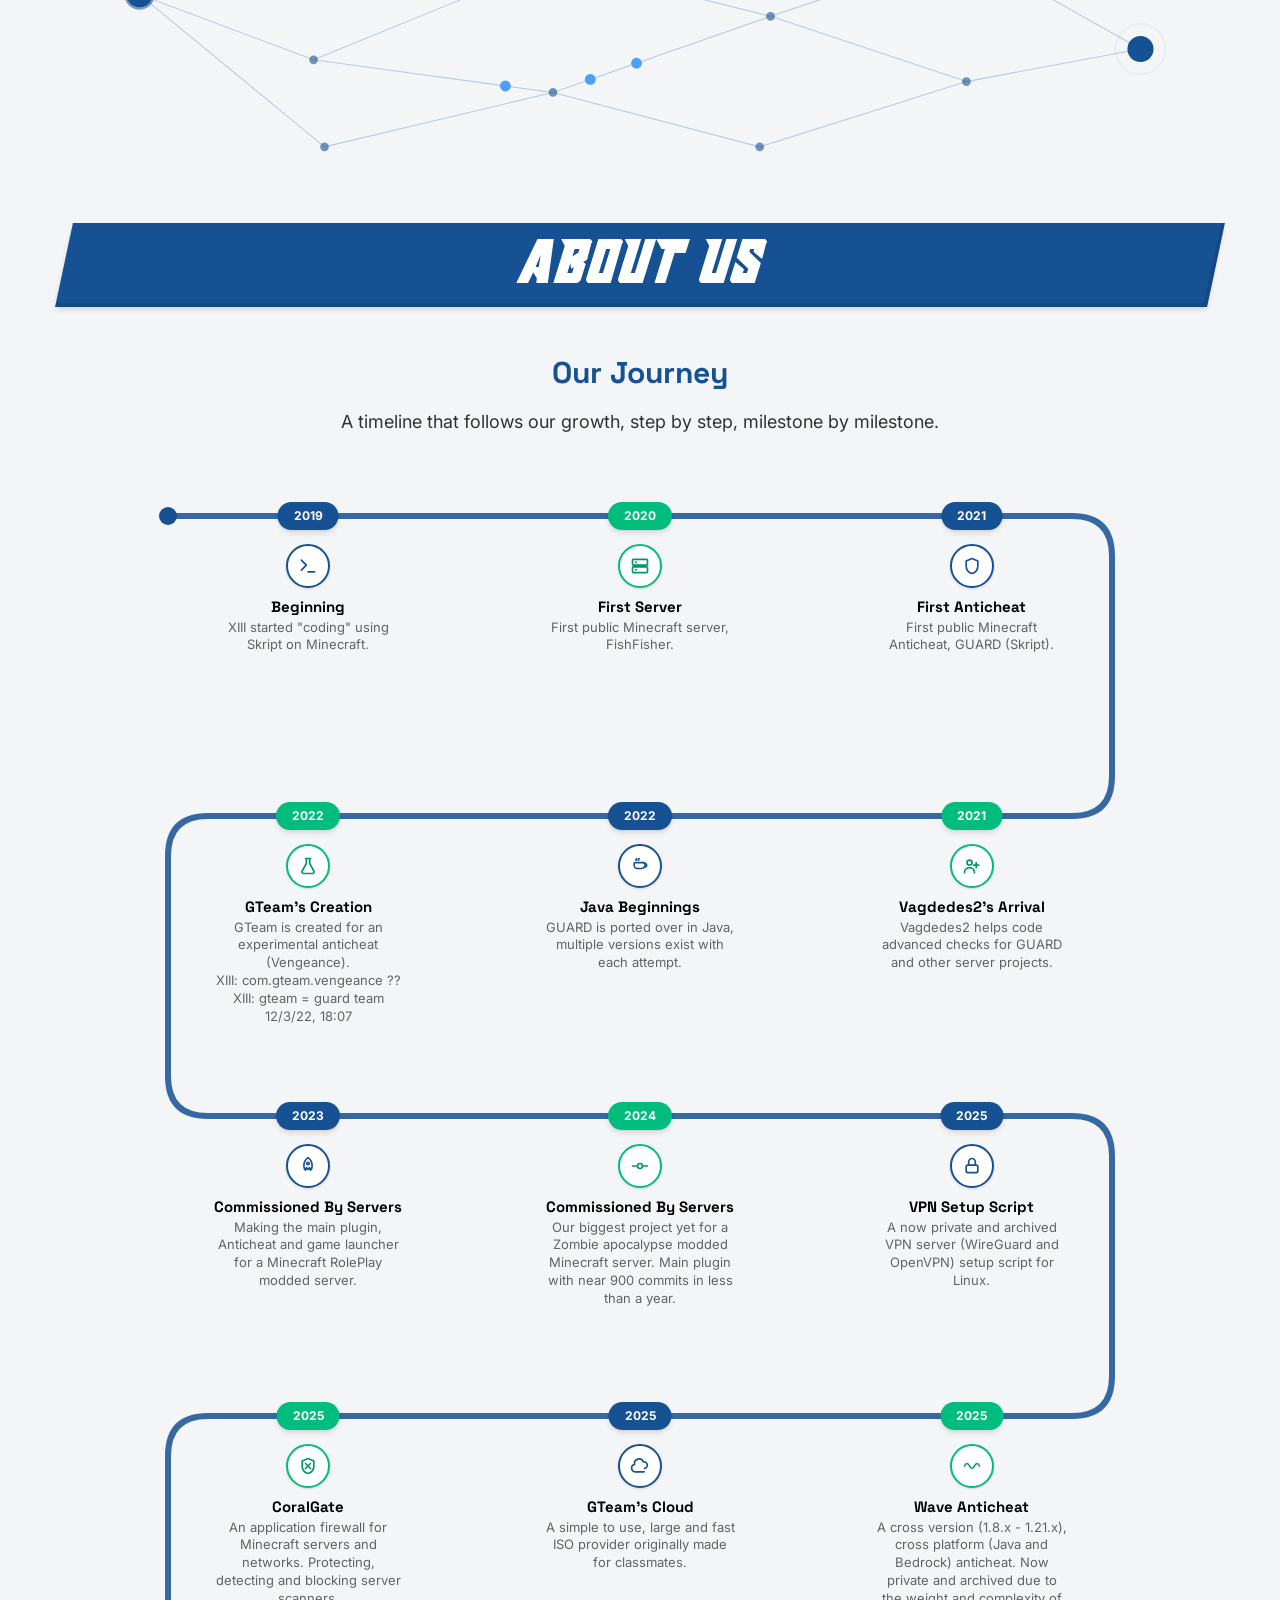
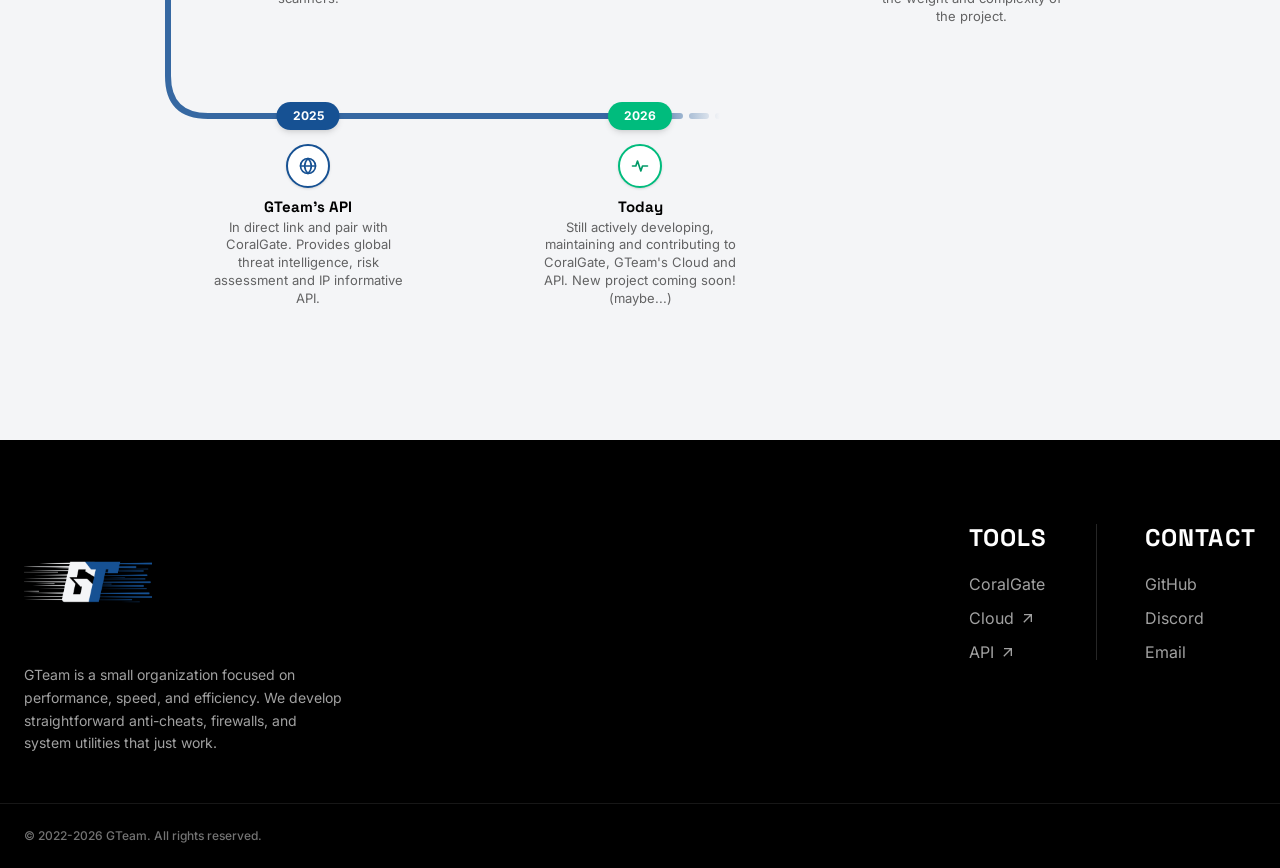
==== commit b4ebda8f: "Made dev bar more discrete" ====
--- a/index.html
+++ b/index.html
@@ -139,11 +139,11 @@
     </header>
 
     <!-- Development banner as warning (only when on development/localhost site). -->
-    <div id="dev-banner" class="hidden sticky top-18.25 z-40 w-full bg-red-600 text-white font-extrabold text-sm sm:text-base tracking-wider uppercase py-2.5 px-6 flex items-center justify-between select-none shadow-md border-b border-black/20">
-
-        <span>DEVELOPMENT BUILD. NOT FOR USE OR PRODUCTION. ALL RIGHTS RESERVED.</span>
-        <span>GTeam.cloud 'dev' branch | commit '<span id="dev-commit-hash">FETCHING</span>'</span>
-        <span>DEVELOPMENT BUILD. NOT FOR USE OR PRODUCTION. ALL RIGHTS RESERVED.</span>
+    <div id="dev-banner" class="hidden sticky top-18.25 z-40 w-full bg-red-600 text-white font-extrabold text-[11px] sm:text-sm tracking-wider uppercase py-1 px-2.5 sm:py-2.5 sm:px-6 flex items-center justify-between select-none shadow-md border-b border-black/20 gap-2 leading-tight">
+
+        <span class="truncate">DEVELOPMENT BUILD. NOT FOR USE OR PRODUCTION. ALL RIGHTS RESERVED.</span>
+        <span class="shrink-0">GTeam.cloud 'dev' branch | commit '<span id="dev-commit-hash">FETCHING</span>'</span>
+        <span class="hidden md:inline truncate">DEVELOPMENT BUILD. NOT FOR USE OR PRODUCTION. ALL RIGHTS RESERVED.</span>
 
     </div>
 
--- a/css/styles.css
+++ b/css/styles.css
@@ -1014,6 +1014,9 @@
     font-size: var(--text-xs);
     line-height: var(--tw-leading, var(--text-xs--line-height));
   }
+  .text-\[11px\] {
+    font-size: 11px;
+  }
   .text-\[13px\] {
     font-size: 13px;
   }
@@ -1462,6 +1465,12 @@
     .sm\:p-12 {
       padding: calc(var(--spacing) * 12);
     }
+    .sm\:px-6 {
+      padding-inline: calc(var(--spacing) * 6);
+    }
+    .sm\:py-2\.5 {
+      padding-block: calc(var(--spacing) * 2.5);
+    }
     .sm\:text-4xl {
       font-size: var(--text-4xl);
       line-height: var(--tw-leading, var(--text-4xl--line-height));
@@ -1478,6 +1487,10 @@
       font-size: var(--text-base);
       line-height: var(--tw-leading, var(--text-base--line-height));
     }
+    .sm\:text-sm {
+      font-size: var(--text-sm);
+      line-height: var(--tw-leading, var(--text-sm--line-height));
+    }
   }
   @media (width >= 48rem) {
     .md\:col-span-1 {
@@ -1491,6 +1504,9 @@
     }
     .md\:hidden {
       display: none;
+    }
+    .md\:inline {
+      display: inline;
     }
     .md\:h-16 {
       height: calc(var(--spacing) * 16);
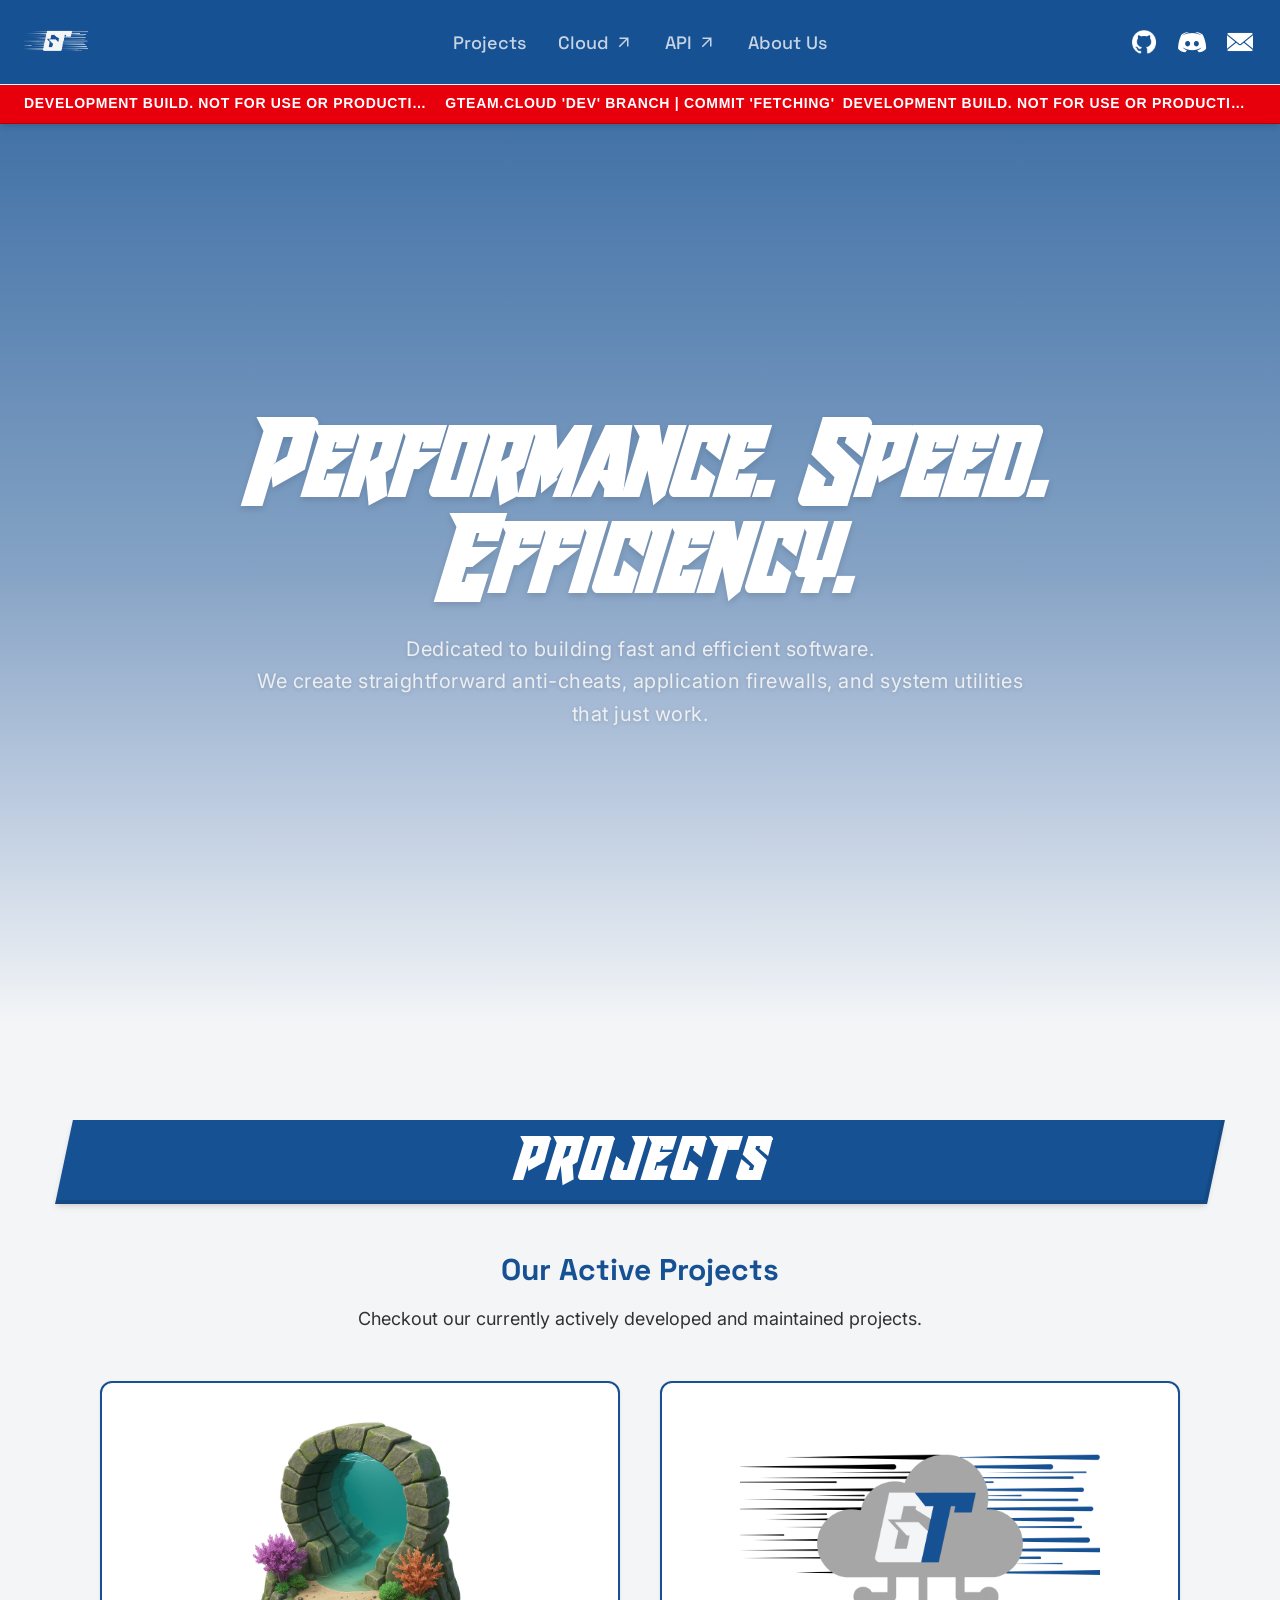
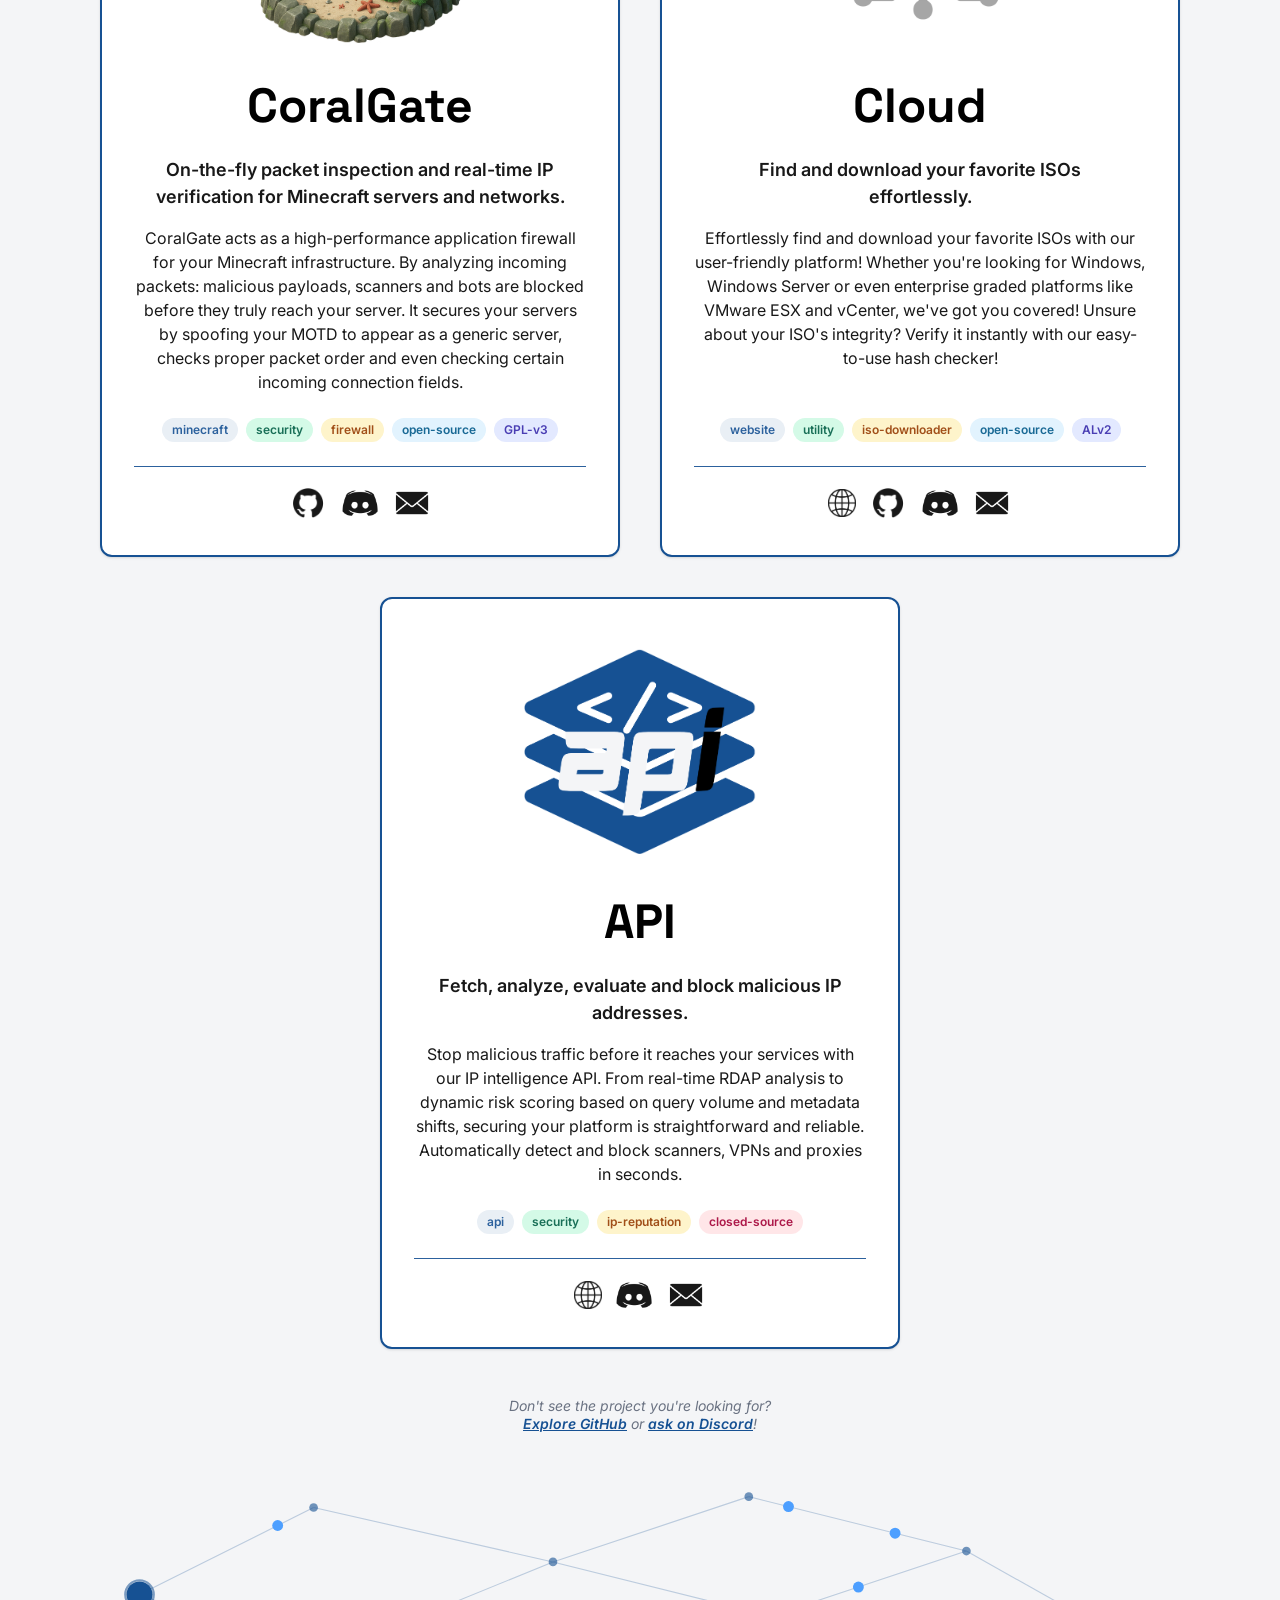
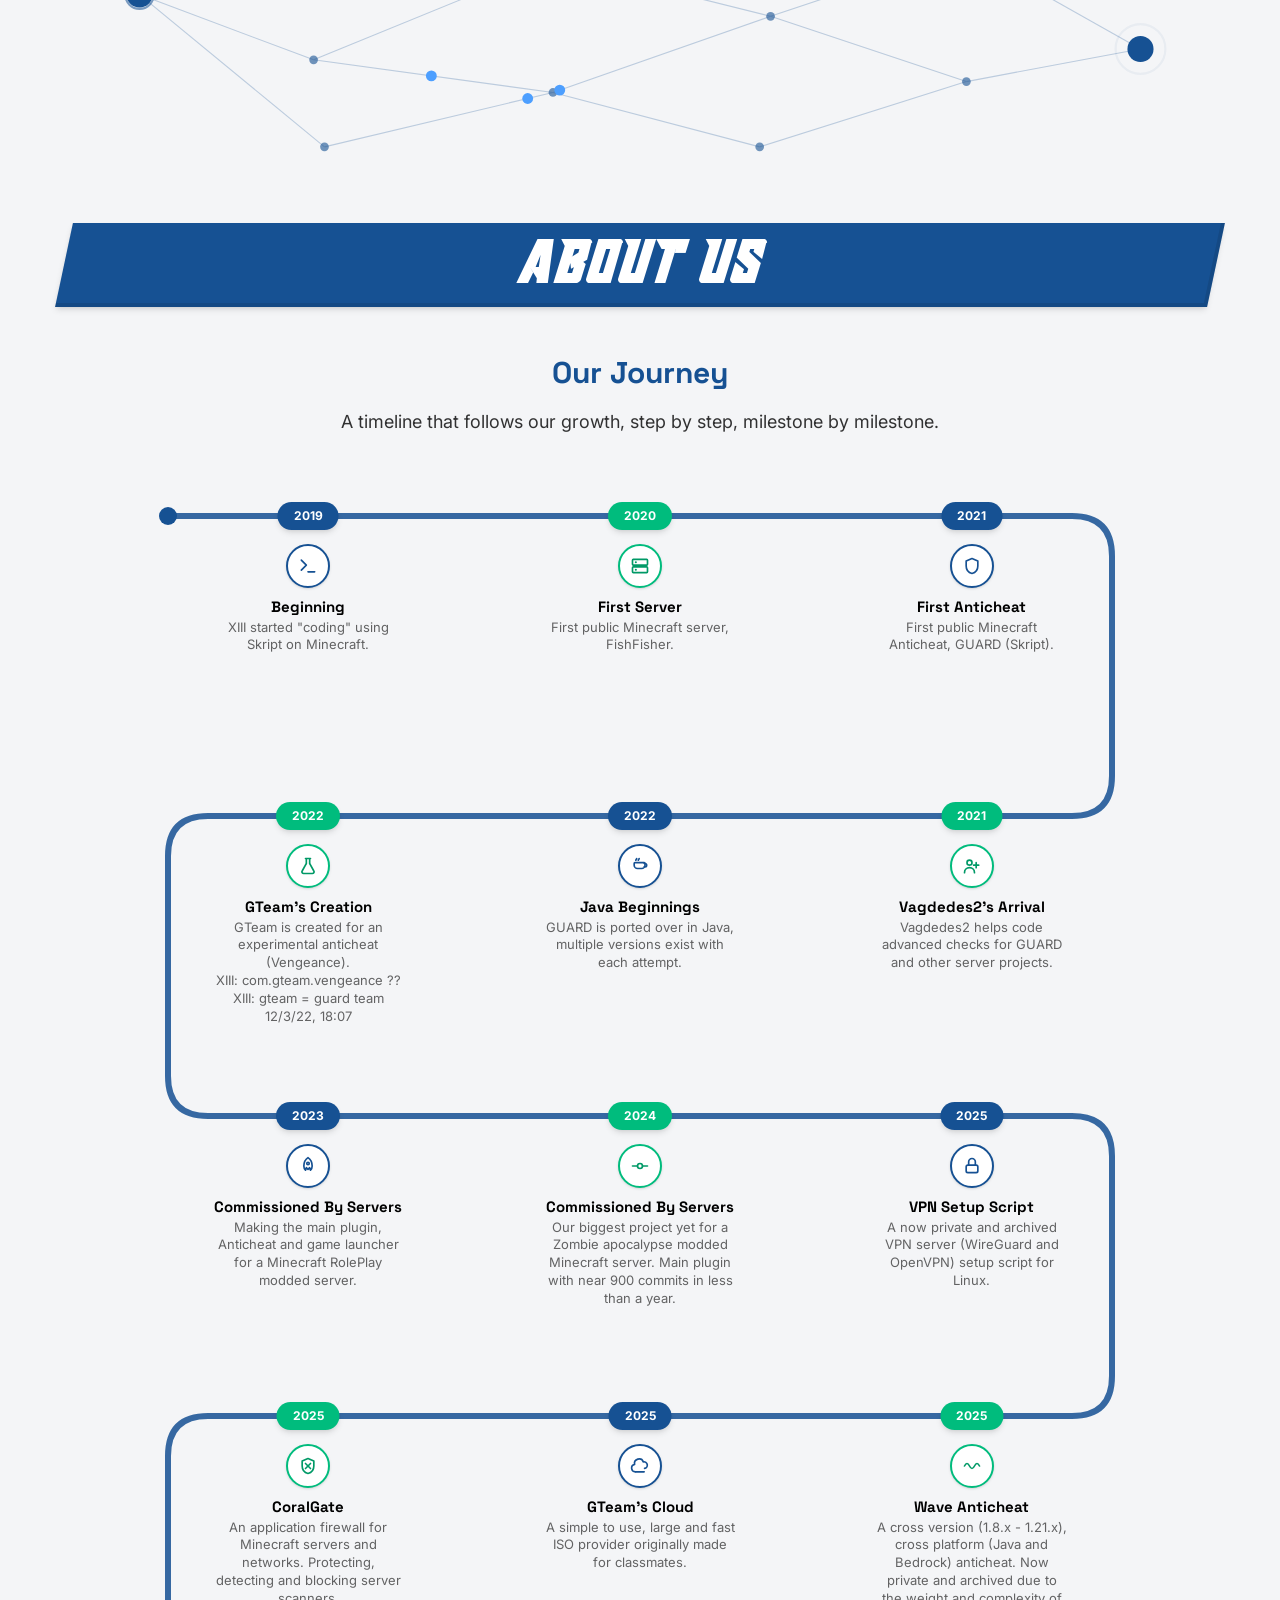
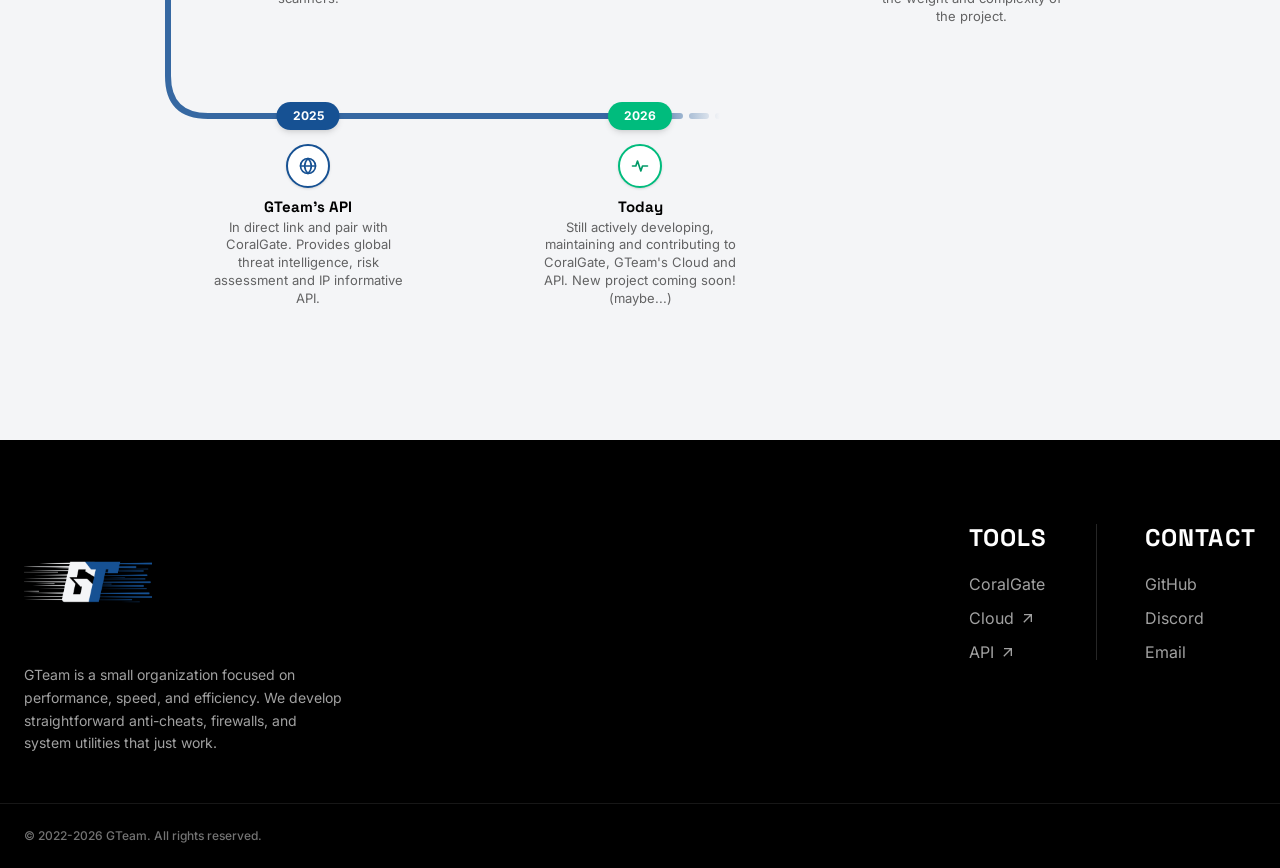
==== commit 95fe5a48: "Fixed video width" ====
--- a/index.html
+++ b/index.html
@@ -153,7 +153,7 @@
         <section class="relative w-full h-dvh flex items-center justify-center overflow-hidden mb-24">
 
             <!-- MP4 with CoralGate scanner tests with CoralGate logs, anticheat kick (other player), coding. -->
-            <video src="assets/mp4/gteam_cloud_background.mp4" autoplay loop muted playsinline class="absolute inset-0 w-full h-full object-cover"></video>
+            <video src="assets/mp4/gteam_cloud_background.mp4" autoplay loop muted playsinline webkit-playsinline disablePictureInPicture class="absolute inset-0 w-full h-full object-cover"></video>
 
             <!-- Gradient from top blue to white. -->
             <div class="absolute inset-0 bg-linear-to-b from-[#165193]/80 via-[#165193]/50 to-[#f4f5f7]"></div>
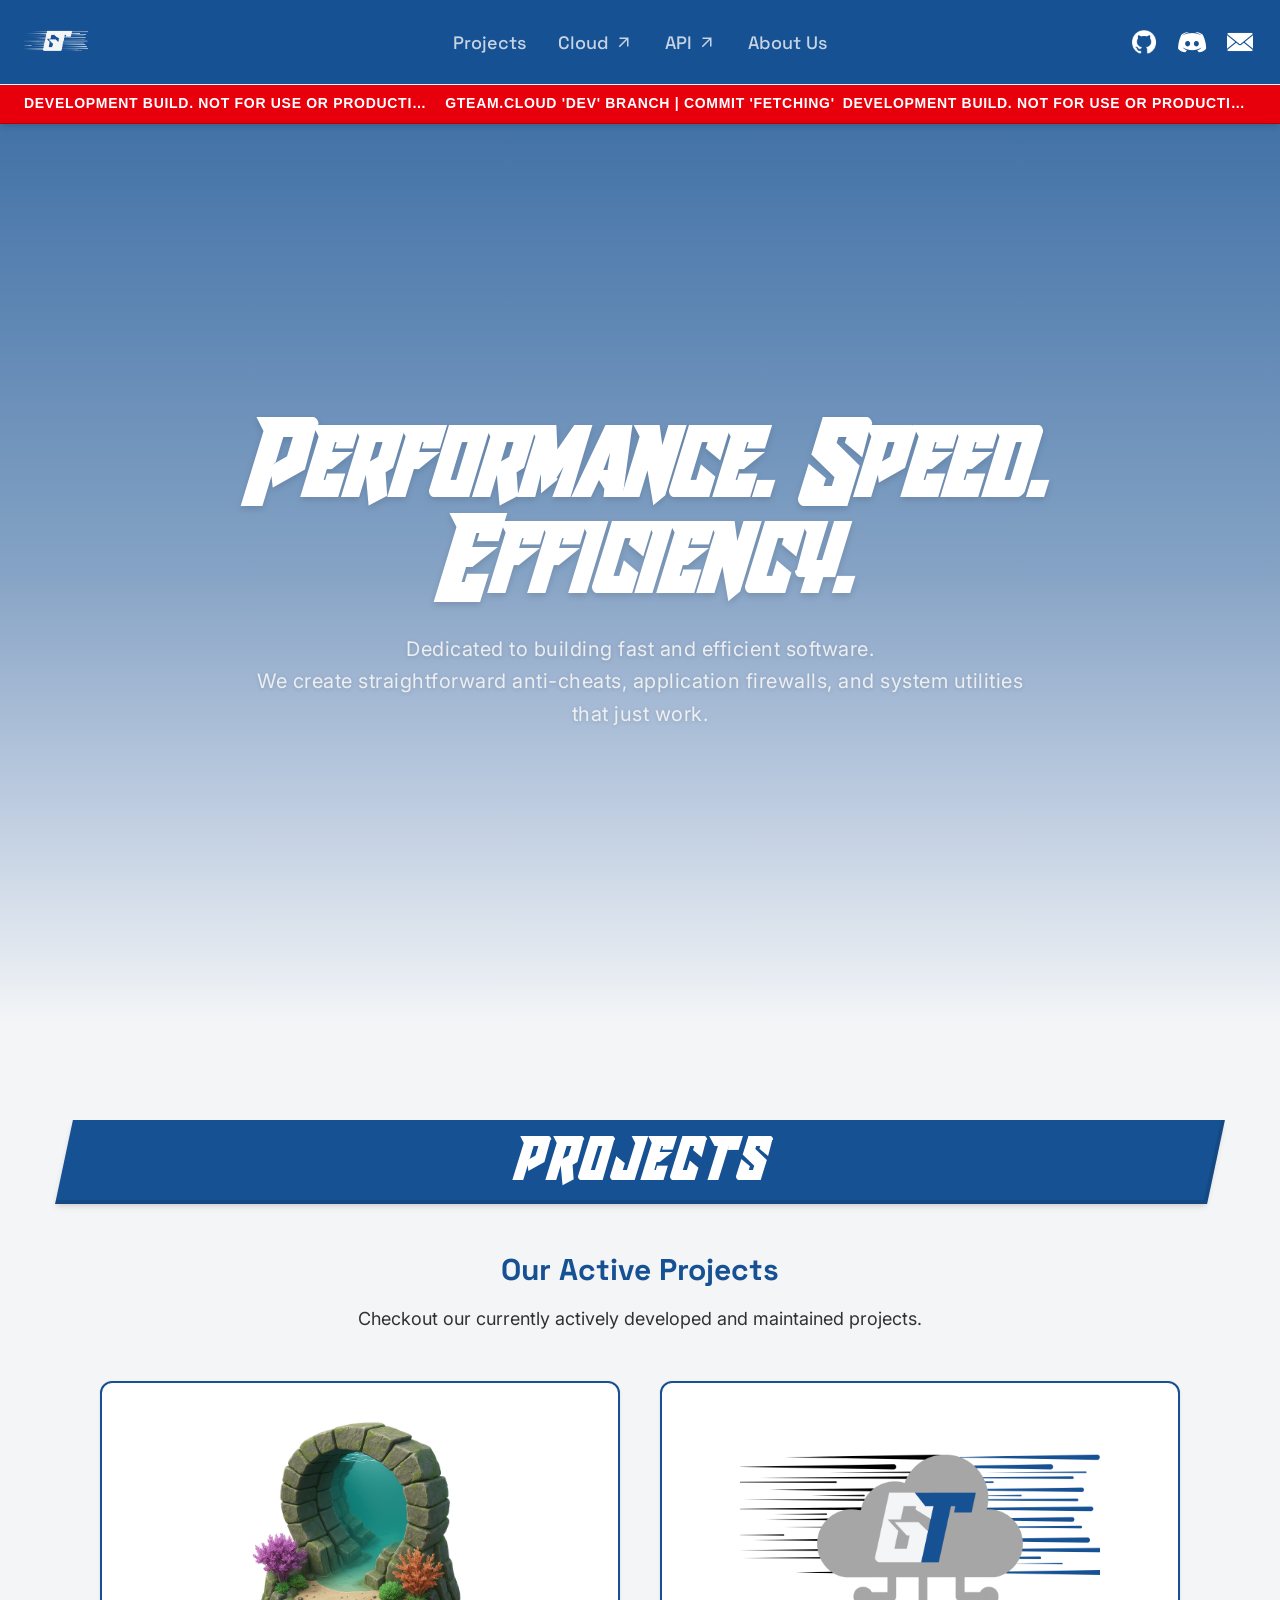
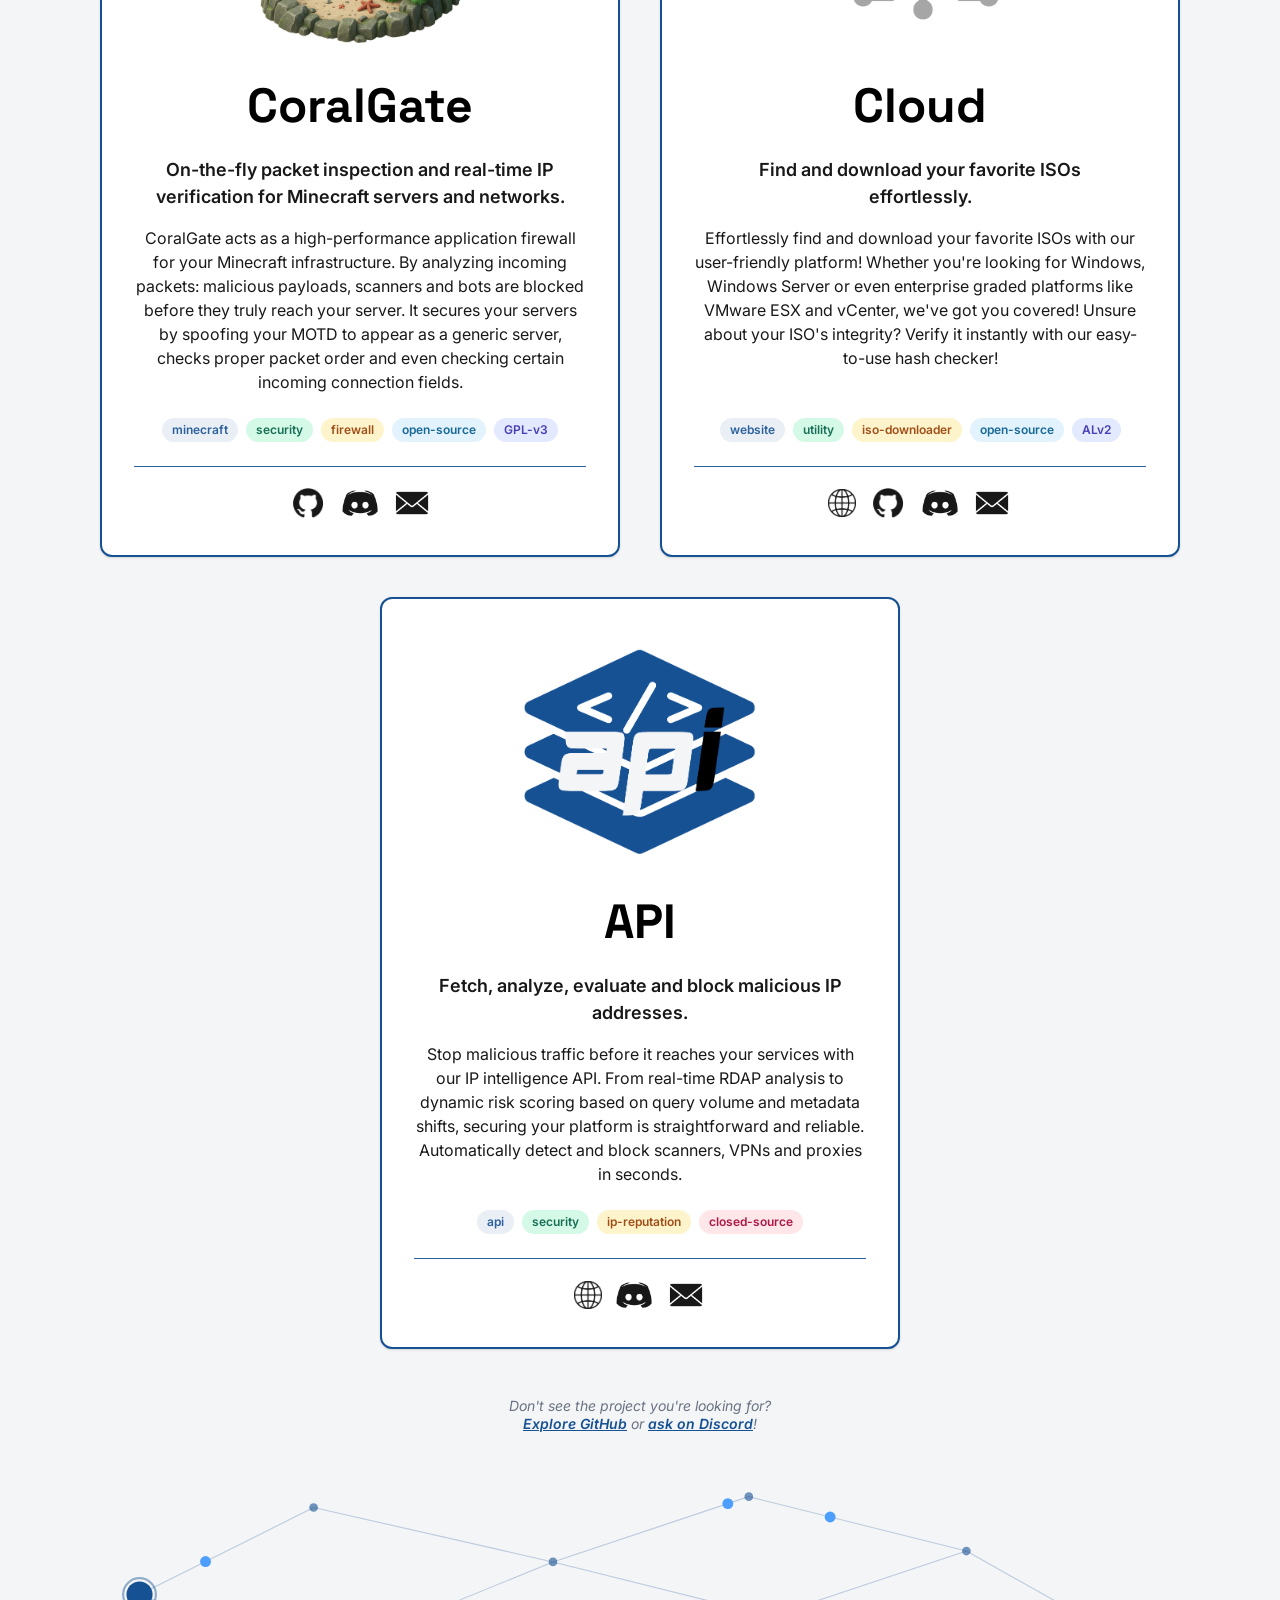
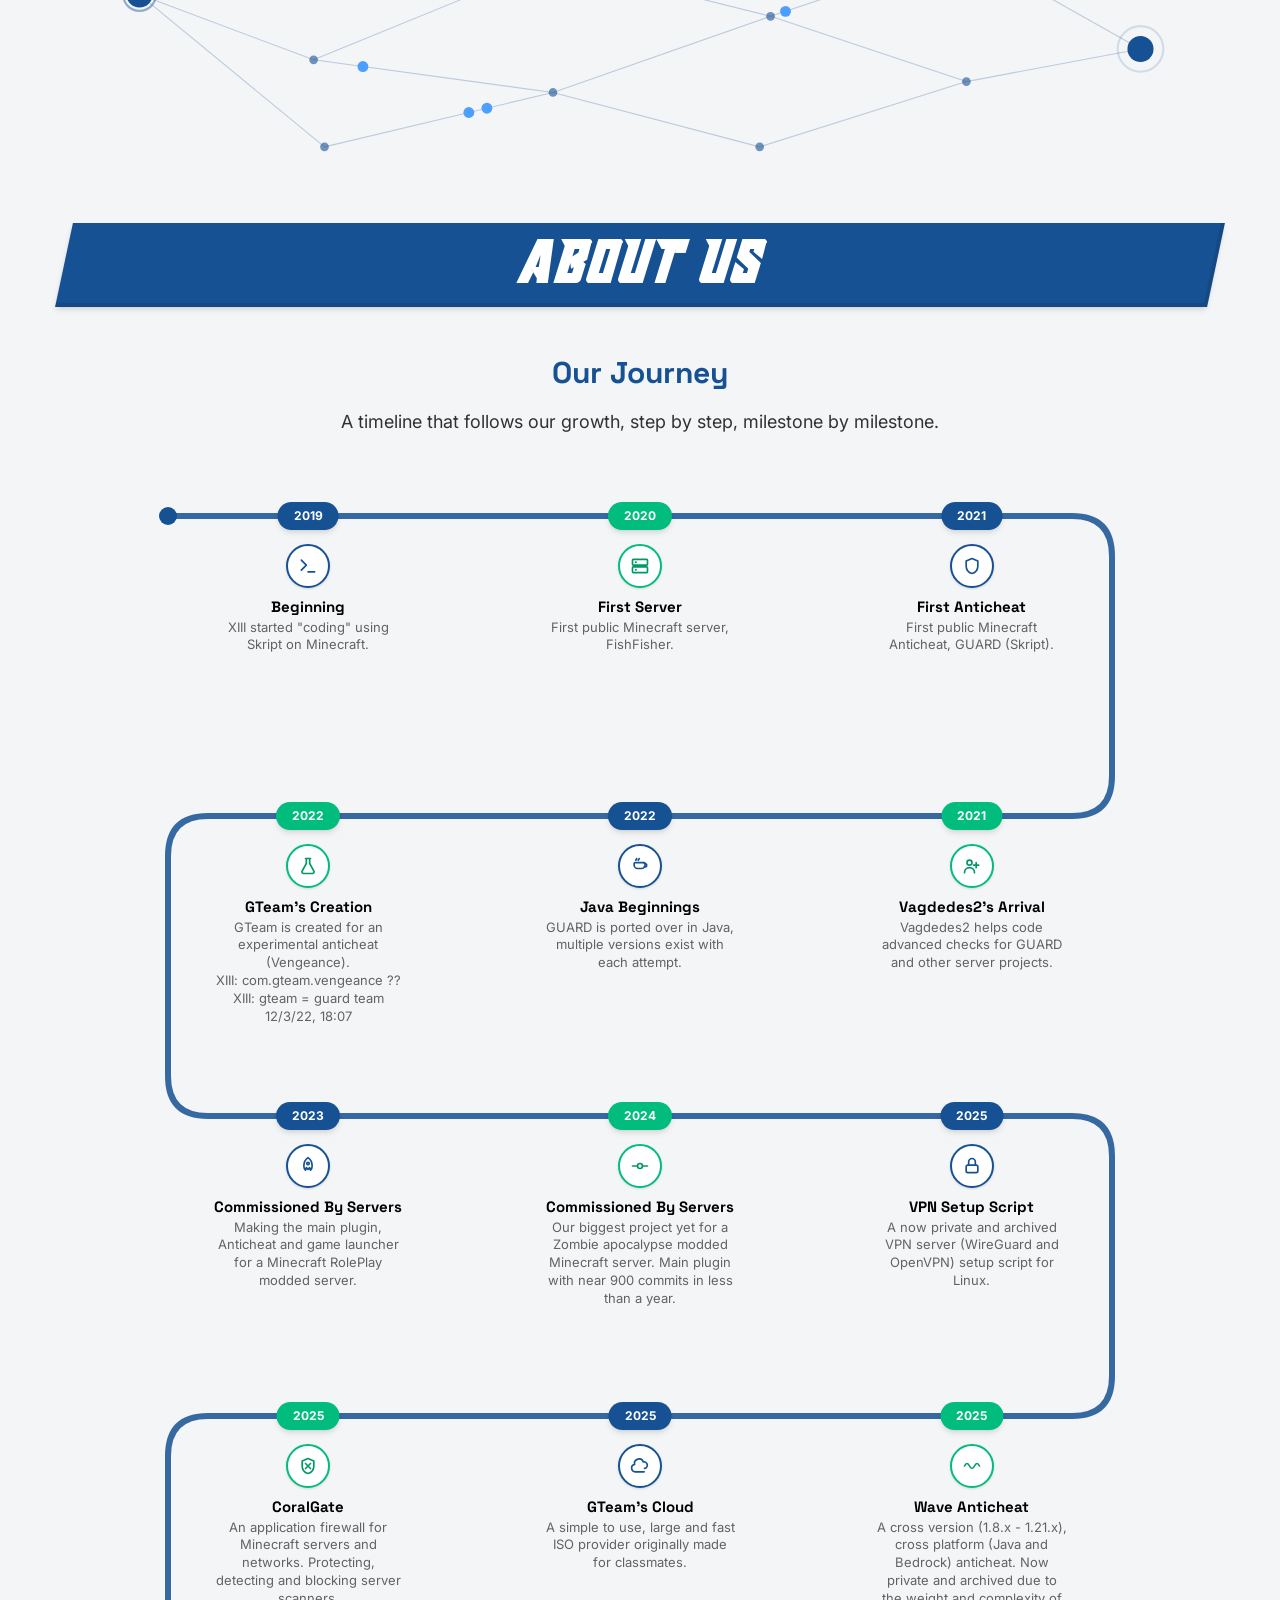
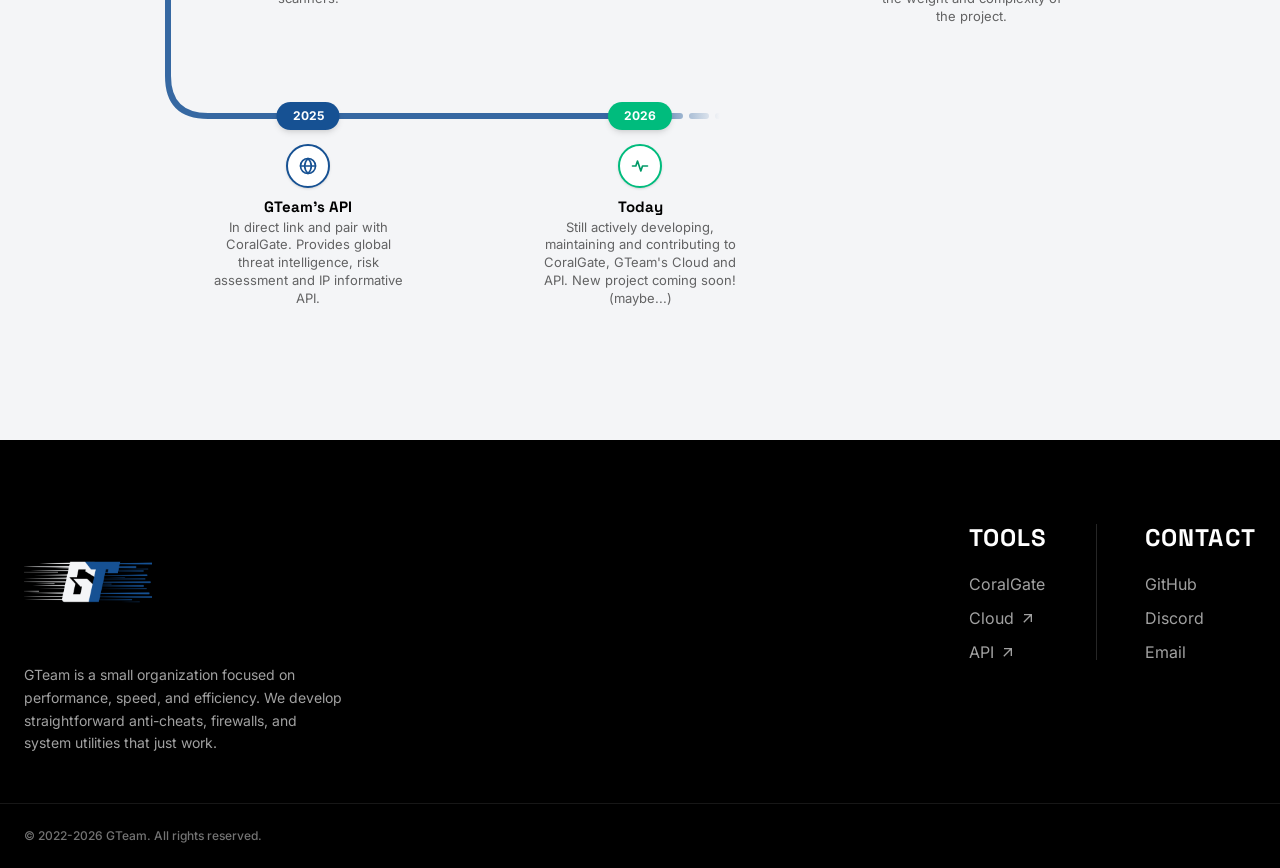
==== commit 632522f5: "Fixed meta name for Twitter/X" ====
--- a/index.html
+++ b/index.html
@@ -18,11 +18,11 @@
     <meta property="og:image" content="https://gteam.cloud/assets/images/gteam_preview.png">
 
     <!-- Twitter Card Data. -->
-    <meta property="twitter:card" content="summary_large_image">
-    <meta property="twitter:url" content="https://gteam.cloud/">
-    <meta property="twitter:title" content="GTeam | High performance applications.">
-    <meta property="twitter:description" content="Dedicated to building fast and efficient software. We create straightforward anti-cheats, application firewalls, and system utilities that just work.">
-    <meta property="twitter:image" content="https://gteam.cloud/assets/images/gteam_preview.png">
+    <meta name="twitter:card" content="summary_large_image">
+    <meta name="twitter:url" content="https://gteam.cloud/">
+    <meta name="twitter:title" content="GTeam | High performance applications.">
+    <meta name="twitter:description" content="Dedicated to building fast and efficient software. We create straightforward anti-cheats, application firewalls, and system utilities that just work.">
+    <meta name="twitter:image" content="https://gteam.cloud/assets/images/gteam_preview.png">
 
     <script type="application/ld+json">
         {
--- a/css/styles.css
+++ b/css/styles.css
@@ -508,9 +508,6 @@
   .w-px {
     width: 1px;
   }
-  .w-screen {
-    width: 100vw;
-  }
   .max-w-3xl {
     max-width: var(--container-3xl);
   }
@@ -1082,6 +1079,9 @@
   .tracking-wider {
     --tw-tracking: var(--tracking-wider);
     letter-spacing: var(--tracking-wider);
+  }
+  .wrap-break-word {
+    overflow-wrap: break-word;
   }
   .break-all {
     word-break: break-all;
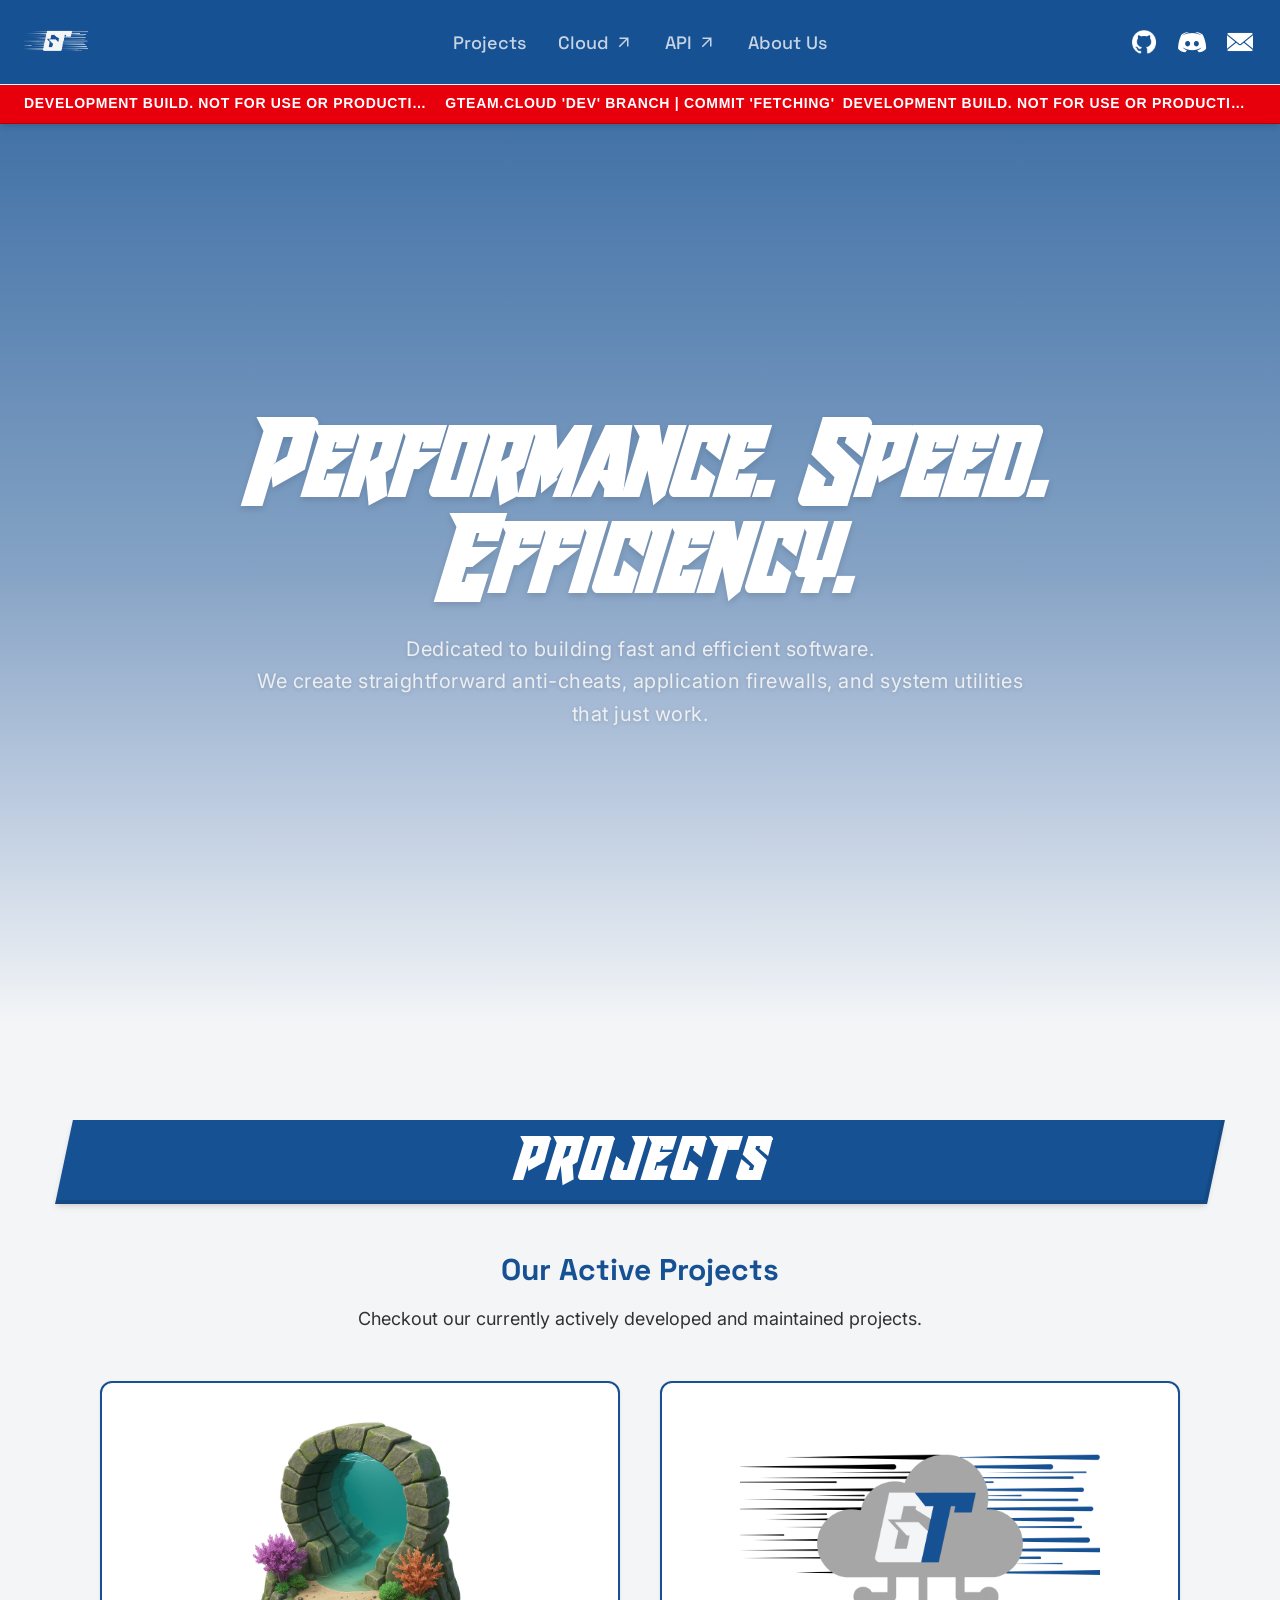
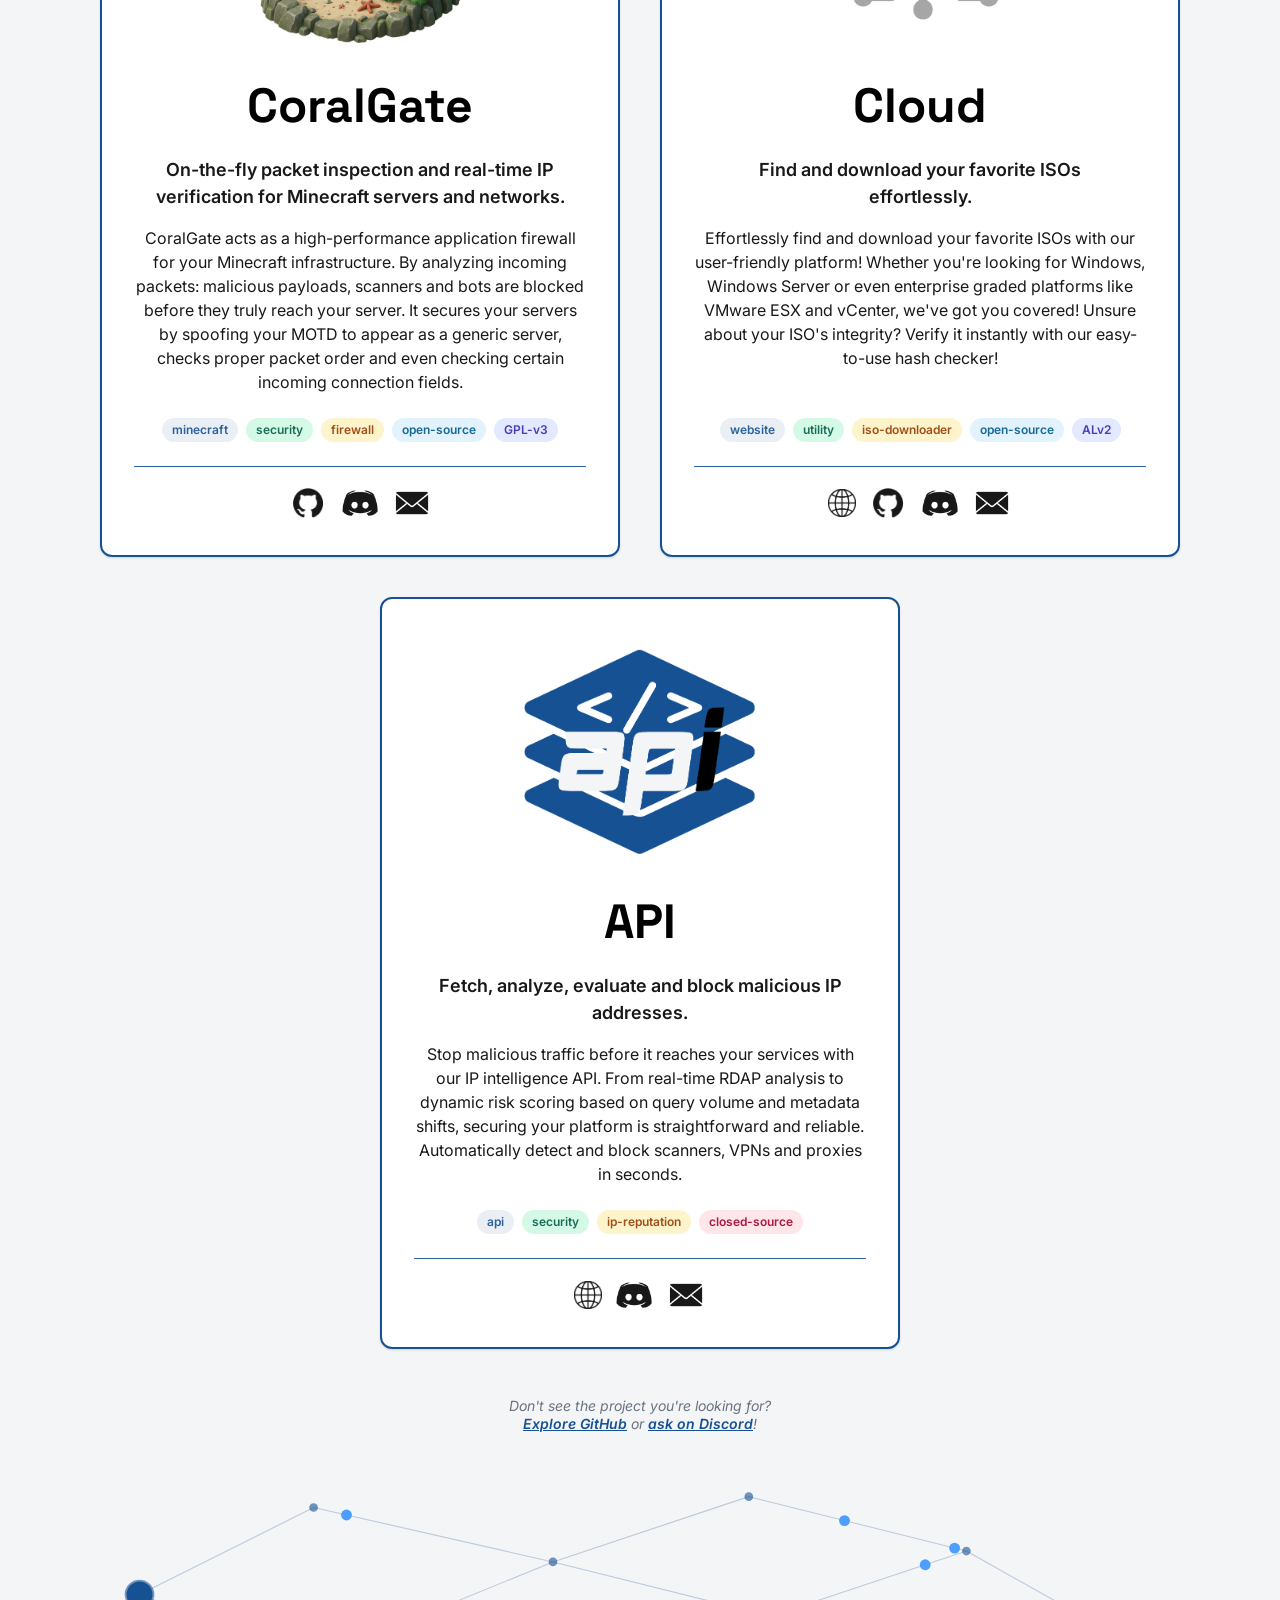
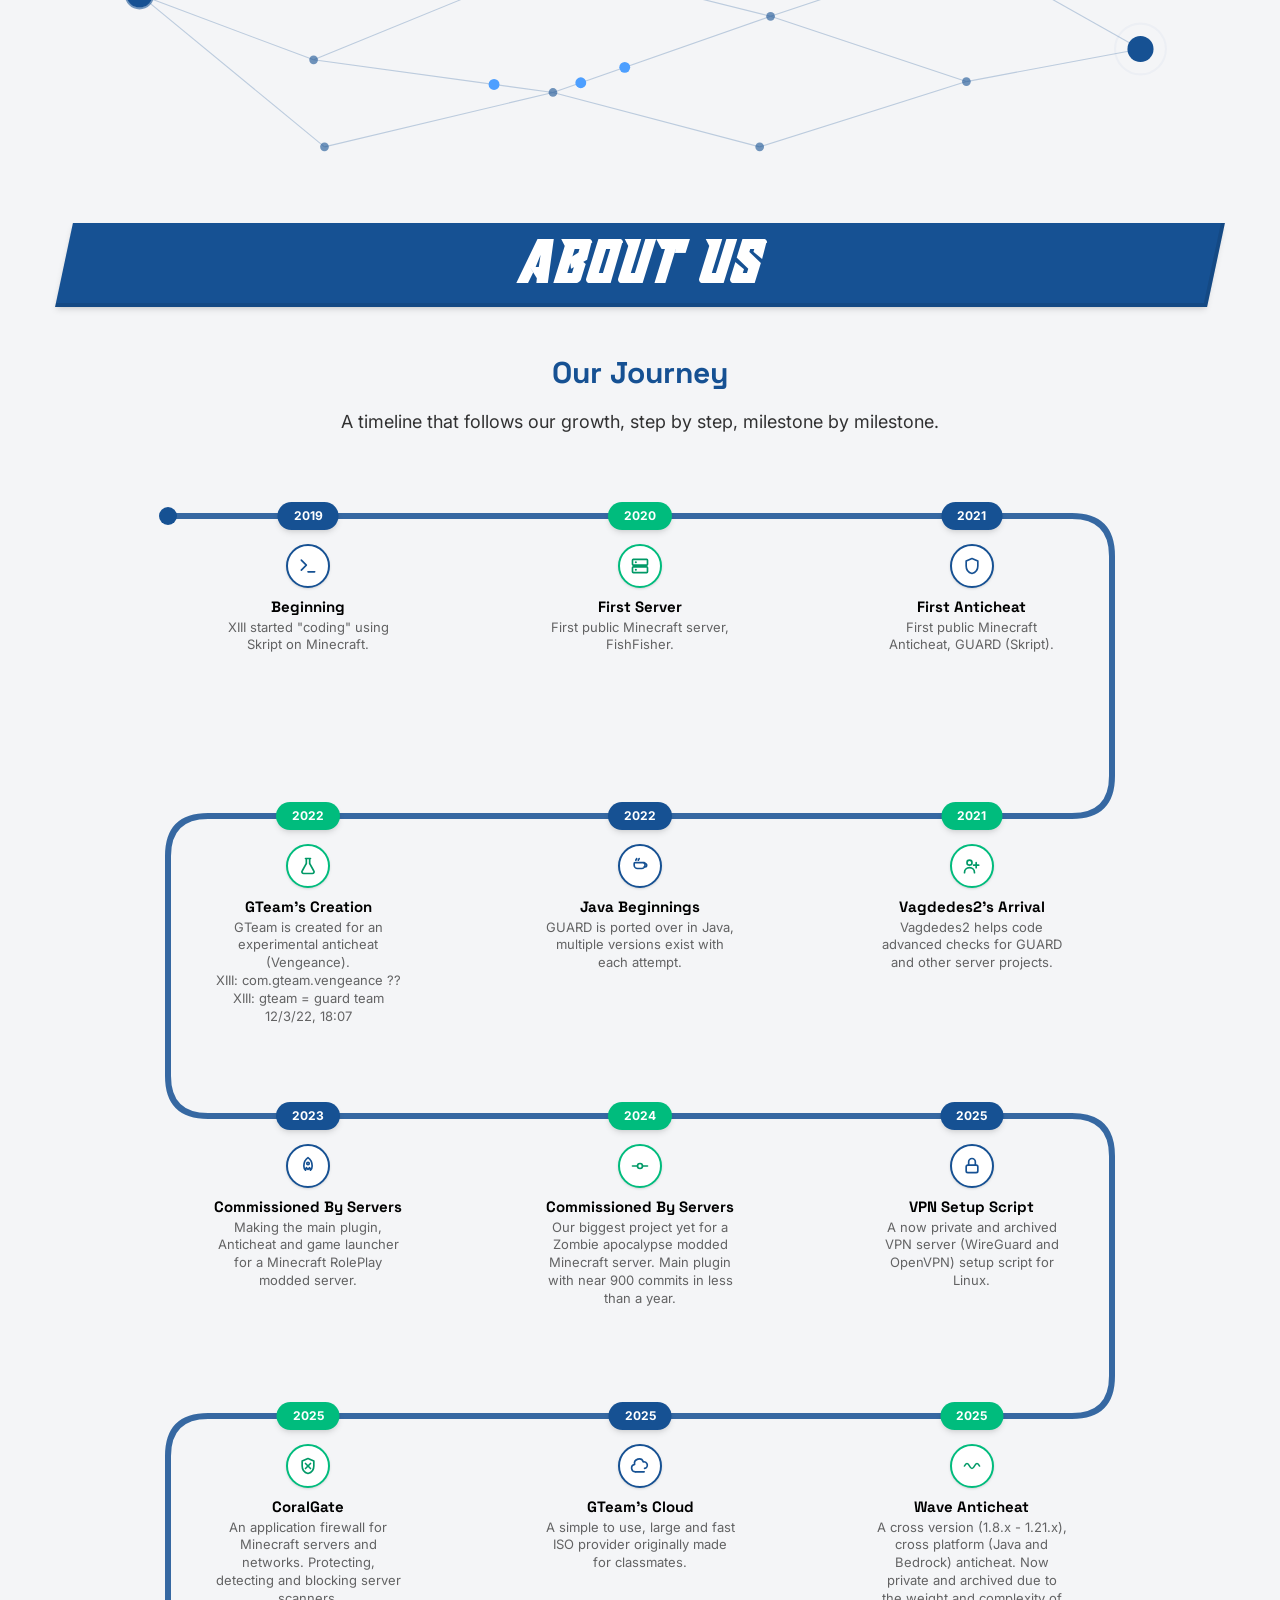
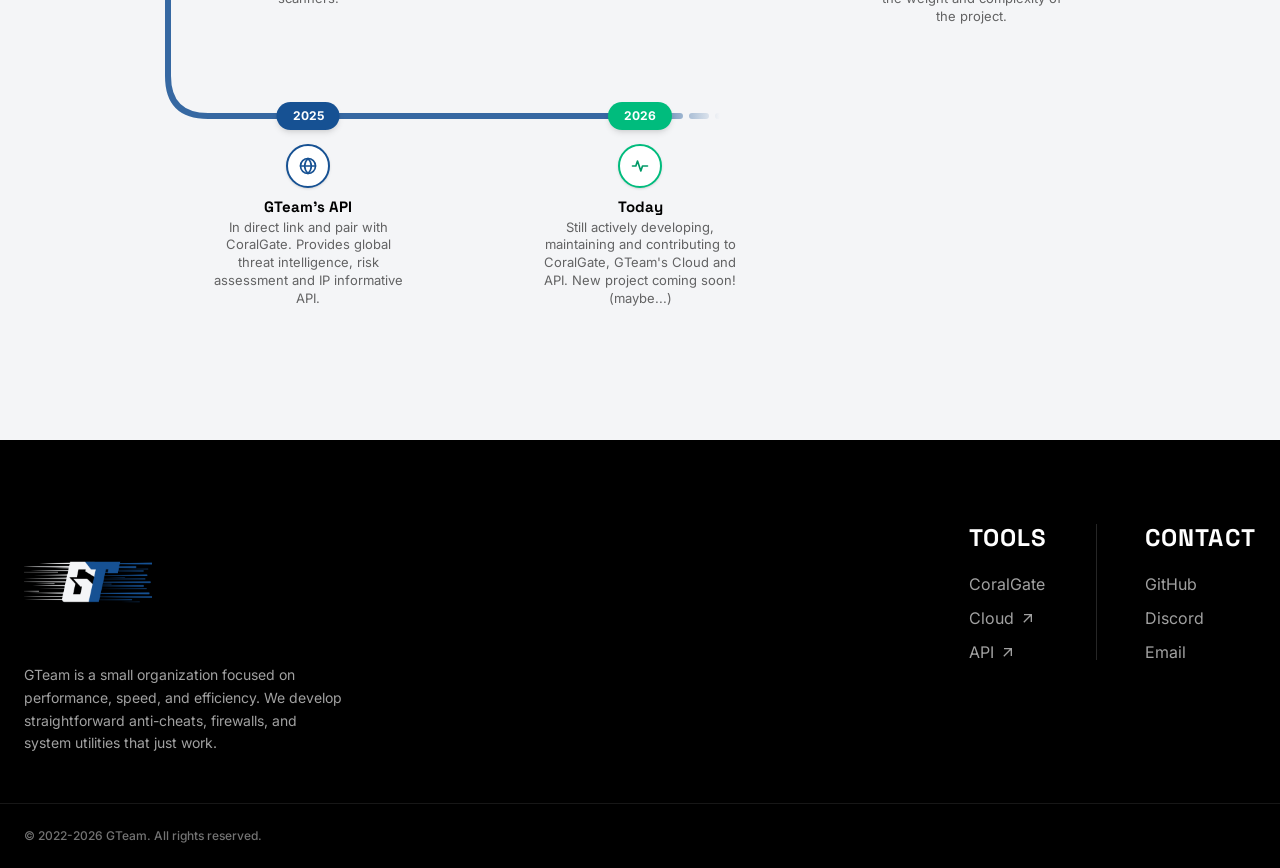
==== commit 860d135c: "Updated email address" ====
--- a/index.html
+++ b/index.html
@@ -102,7 +102,7 @@
                     <img src="assets/images/discord_logo.png" alt="Discord logo" class="w-8 h-8 object-contain brightness-0 invert">
                 </a>
 
-                <a href="mailto:gteamx@protonmail.com" target="_blank" rel="noopener noreferrer" class="hover:scale-110 transition-transform">
+                <a href="mailto:admin@gteam.cloud" target="_blank" rel="noopener noreferrer" class="hover:scale-110 transition-transform">
                     <img src="assets/images/mail_logo.png" alt="Mail logo" class="w-8 h-8 object-contain brightness-0 invert">
                 </a>
 
@@ -130,7 +130,7 @@
 
                 <a href="https://github.com/GTeamX" target="_blank" rel="noopener noreferrer"><img src="assets/images/github_logo.png" alt="Github logo" class="w-7 h-7 object-contain brightness-0 invert"></a>
                 <a href="https://discord.gteam.cloud" target="_blank" rel="noopener noreferrer"><img src="assets/images/discord_logo.png" alt="Discord logo" class="w-7 h-7 object-contain brightness-0 invert"></a>
-                <a href="mailto:gteamx@protonmail.com" target="_blank" rel="noopener noreferrer"><img src="assets/images/mail_logo.png" alt="Mail logo" class="w-7 h-7 object-contain brightness-0 invert"></a>
+                <a href="mailto:admin@gteam.cloud" target="_blank" rel="noopener noreferrer"><img src="assets/images/mail_logo.png" alt="Mail logo" class="w-7 h-7 object-contain brightness-0 invert"></a>
 
             </div>
 
@@ -245,7 +245,7 @@
                             <img src="assets/images/discord_logo.png" alt="Discord logo" class="w-8 h-8 sm:w-10 sm:h-10 object-contain">
                         </a>
 
-                        <a href="mailto:gteamx@protonmail.com" target="_blank" rel="noopener noreferrer" class="hover:scale-110 transition-transform">
+                        <a href="mailto:admin@gteam.cloud" target="_blank" rel="noopener noreferrer" class="hover:scale-110 transition-transform">
                             <img src="assets/images/mail_logo.png" alt="Mail logo" class="w-8 h-8 sm:w-10 sm:h-10 object-contain">
                         </a>
 
@@ -299,7 +299,7 @@
                             <img src="assets/images/discord_logo.png" alt="Discord logo" class="w-8 h-8 sm:w-10 sm:h-10 object-contain">
                         </a>
 
-                        <a href="mailto:gteamx@protonmail.com" target="_blank" rel="noopener noreferrer" class="hover:scale-110 transition-transform">
+                        <a href="mailto:admin@gteam.cloud" target="_blank" rel="noopener noreferrer" class="hover:scale-110 transition-transform">
                             <img src="assets/images/mail_logo.png" alt="Mail logo" class="w-8 h-8 sm:w-10 sm:h-10 object-contain">
                         </a>
 
@@ -348,7 +348,7 @@
                             <img src="assets/images/discord_logo.png" alt="Discord logo" class="w-8 h-8 sm:w-10 sm:h-10 object-contain">
                         </a>
 
-                        <a href="mailto:gteamx@protonmail.com" target="_blank" rel="noopener noreferrer" class="hover:scale-110 transition-transform">
+                        <a href="mailto:admin@gteam.cloud" target="_blank" rel="noopener noreferrer" class="hover:scale-110 transition-transform">
                             <img src="assets/images/mail_logo.png" alt="Mail logo" class="w-8 h-8 sm:w-10 sm:h-10 object-contain">
                         </a>
 
@@ -550,7 +550,7 @@
 
                         <a href="https://github.com/GTeamX" target="_blank" rel="noopener noreferrer" class="text-neutral-400 transition-colors duration-300 hover:text-white">GitHub</a>
                         <a href="https://discord.gteam.cloud" target="_blank" rel="noopener noreferrer" class="text-neutral-400 transition-colors duration-300 hover:text-white">Discord</a>
-                        <a href="mailto:gteamx@protonmail.com" class="text-neutral-400 transition-colors duration-300 hover:text-white">Email</a>
+                        <a href="mailto:admin@gteam.cloud" class="text-neutral-400 transition-colors duration-300 hover:text-white">Email</a>
 
                     </nav>
 
